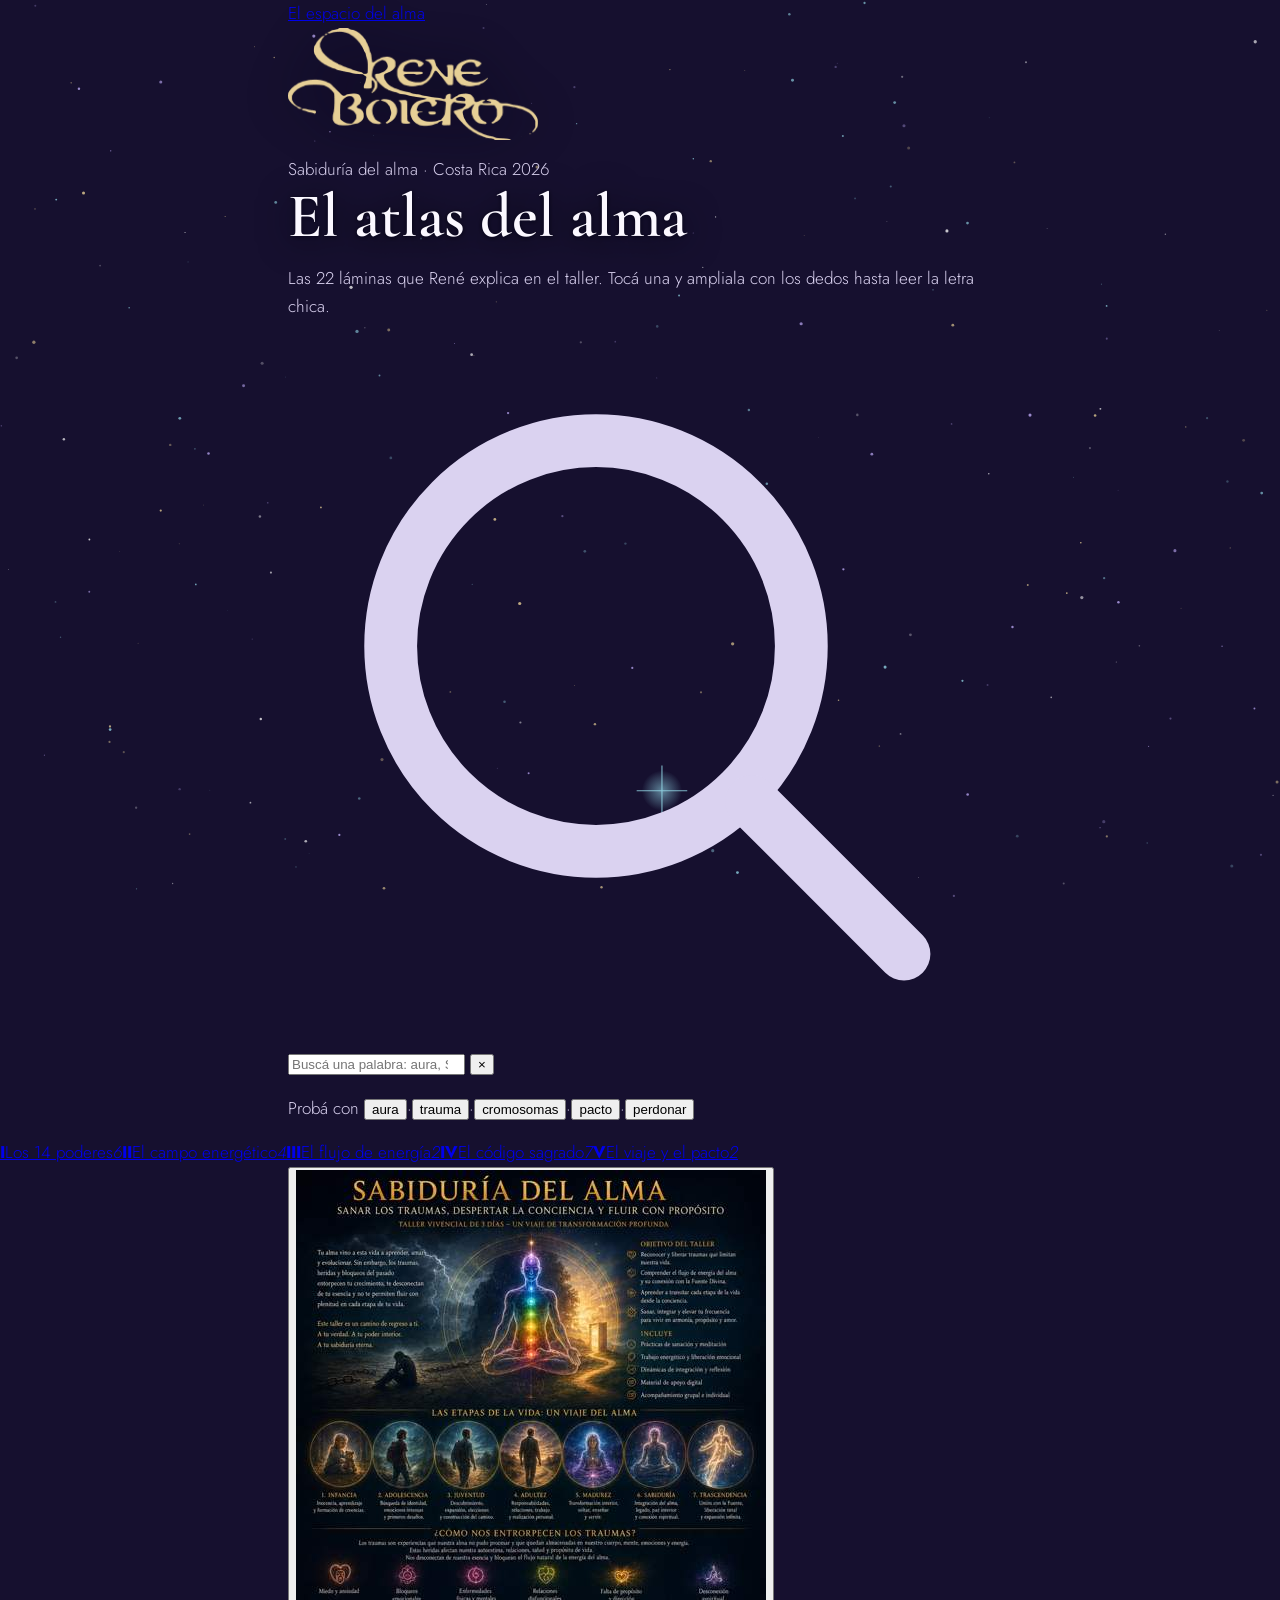
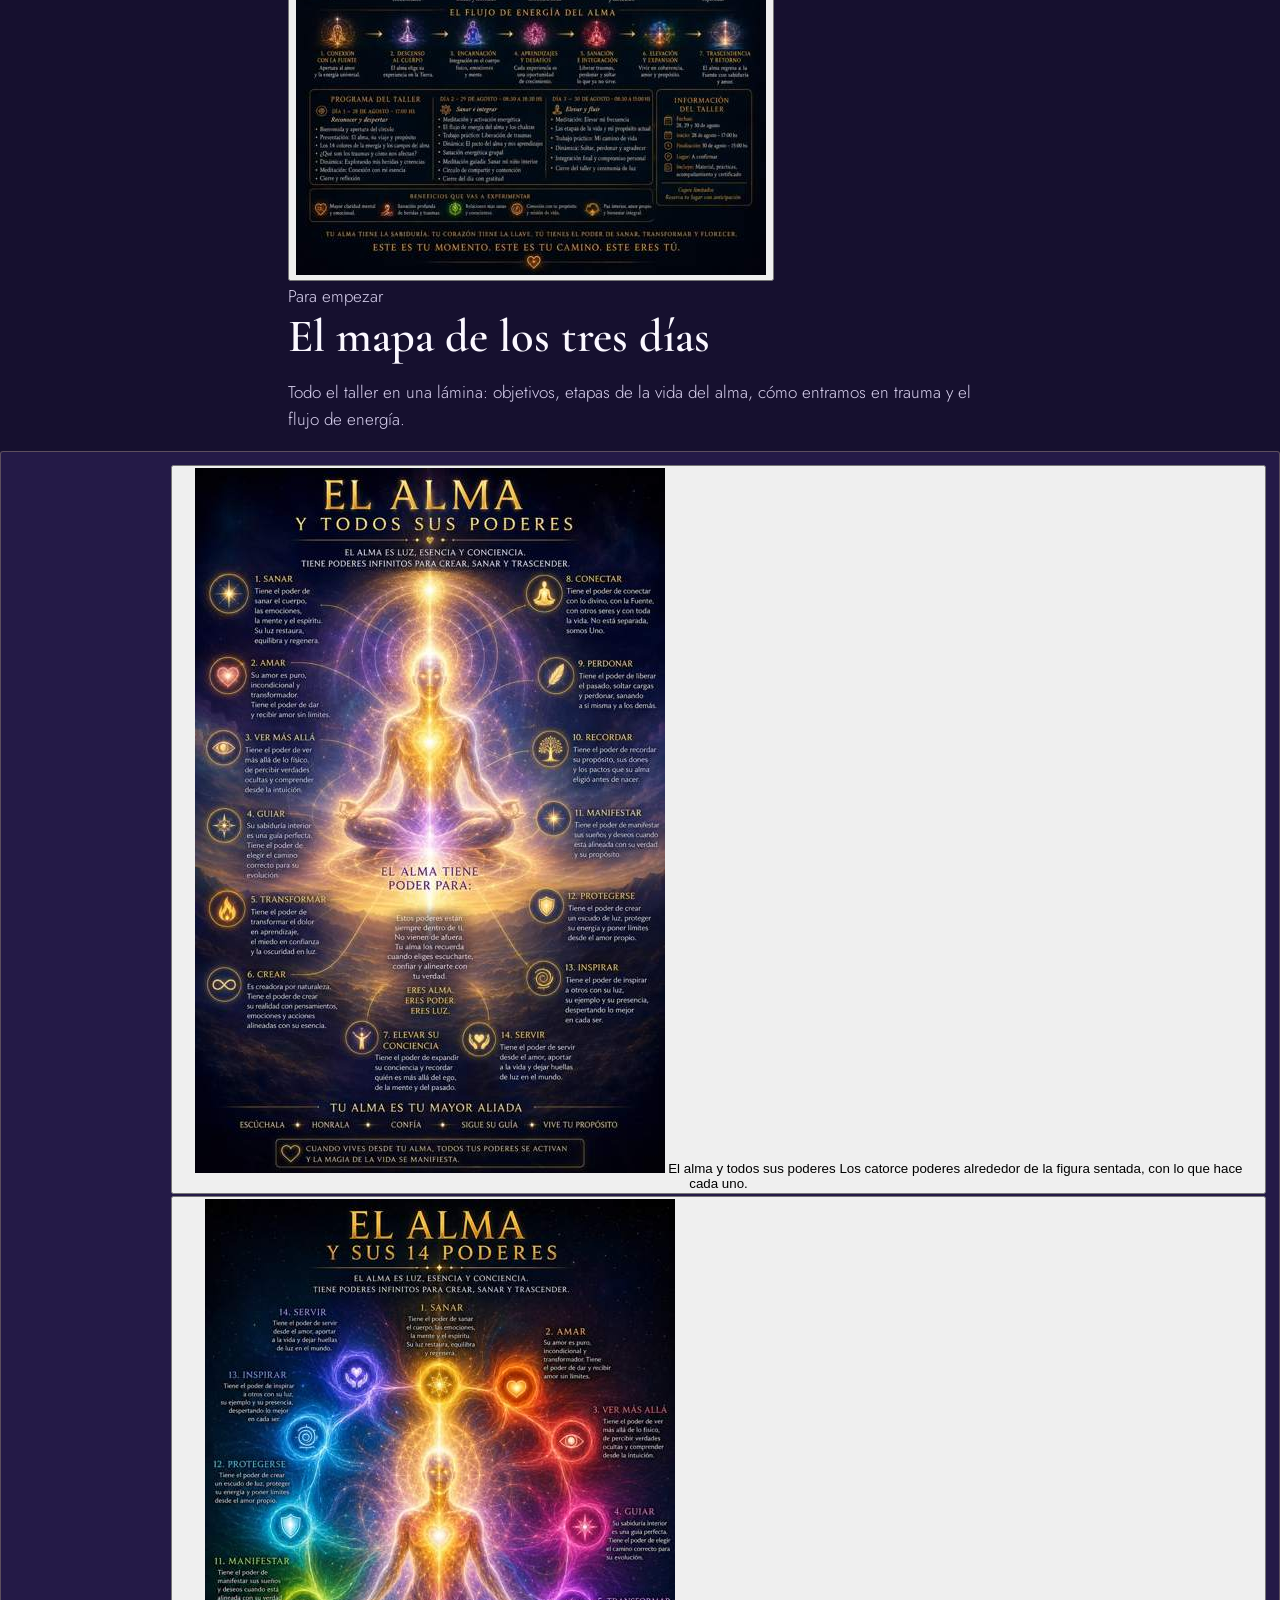
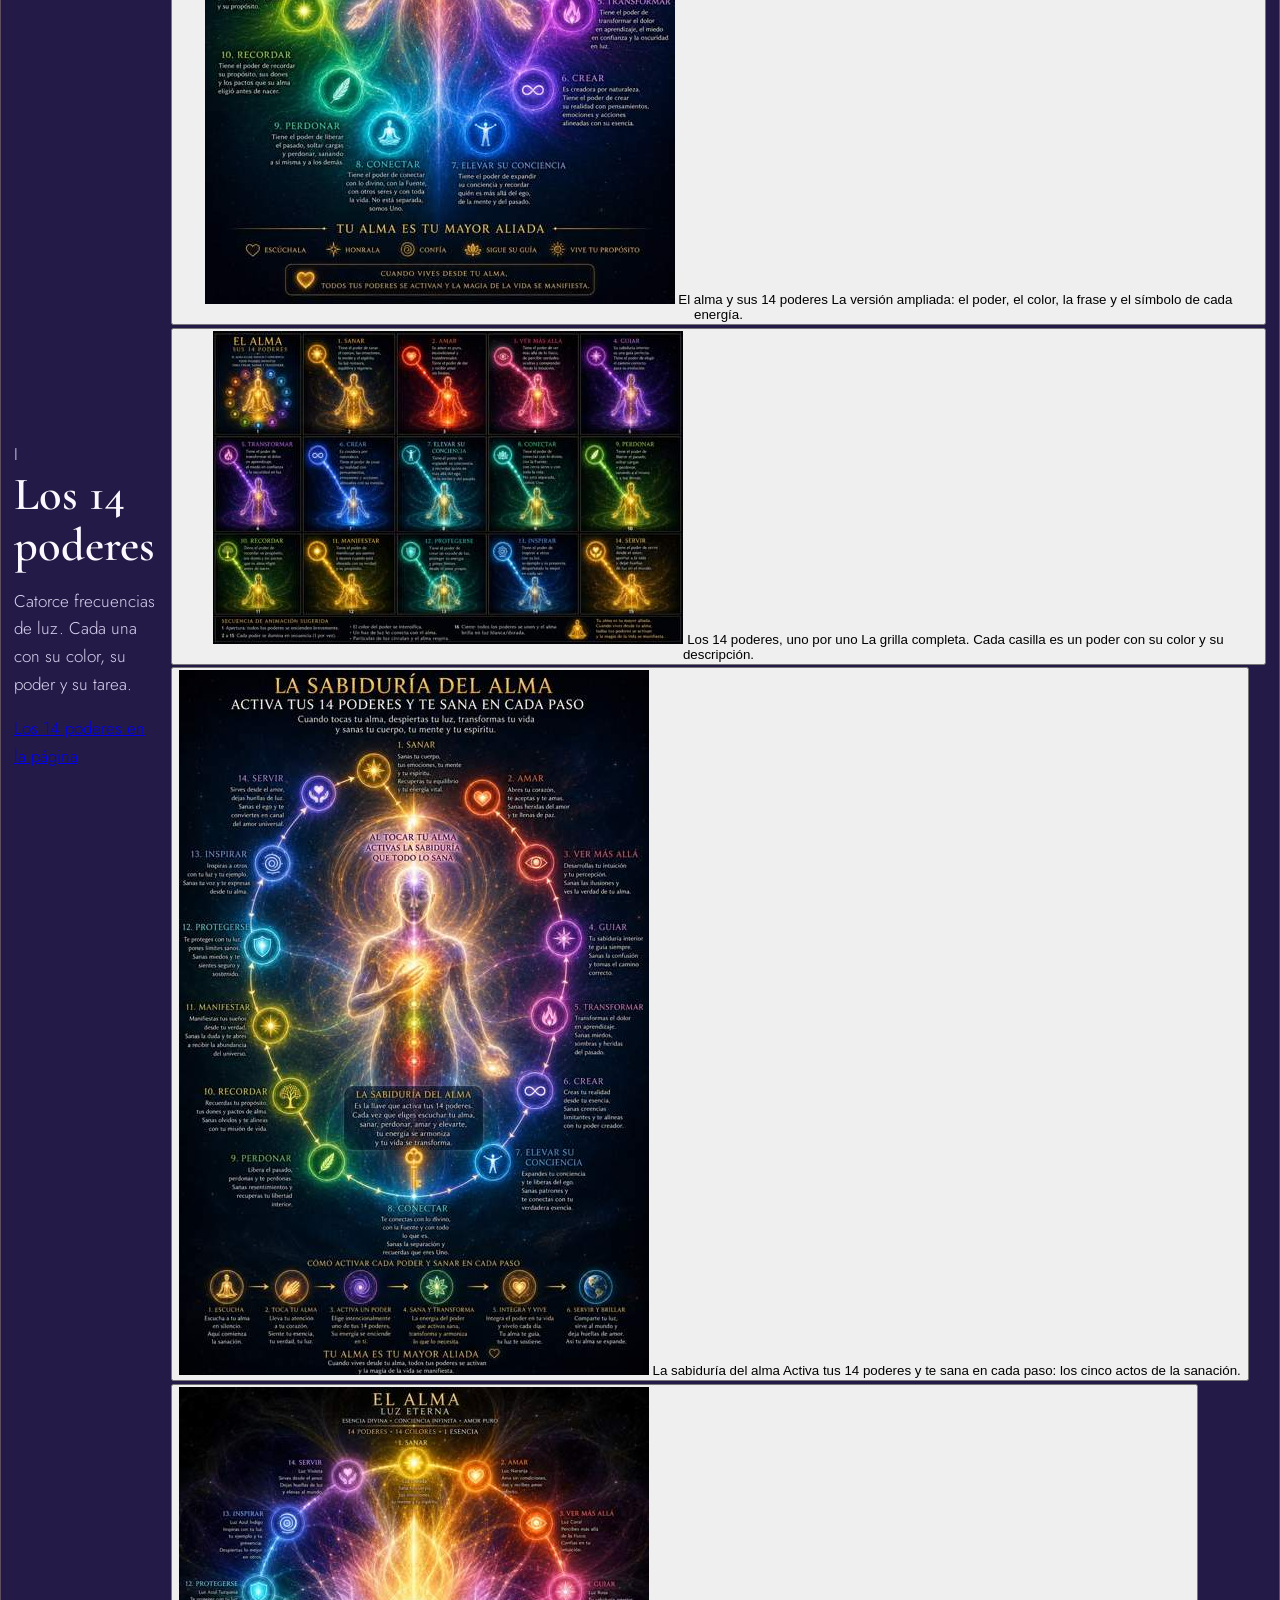
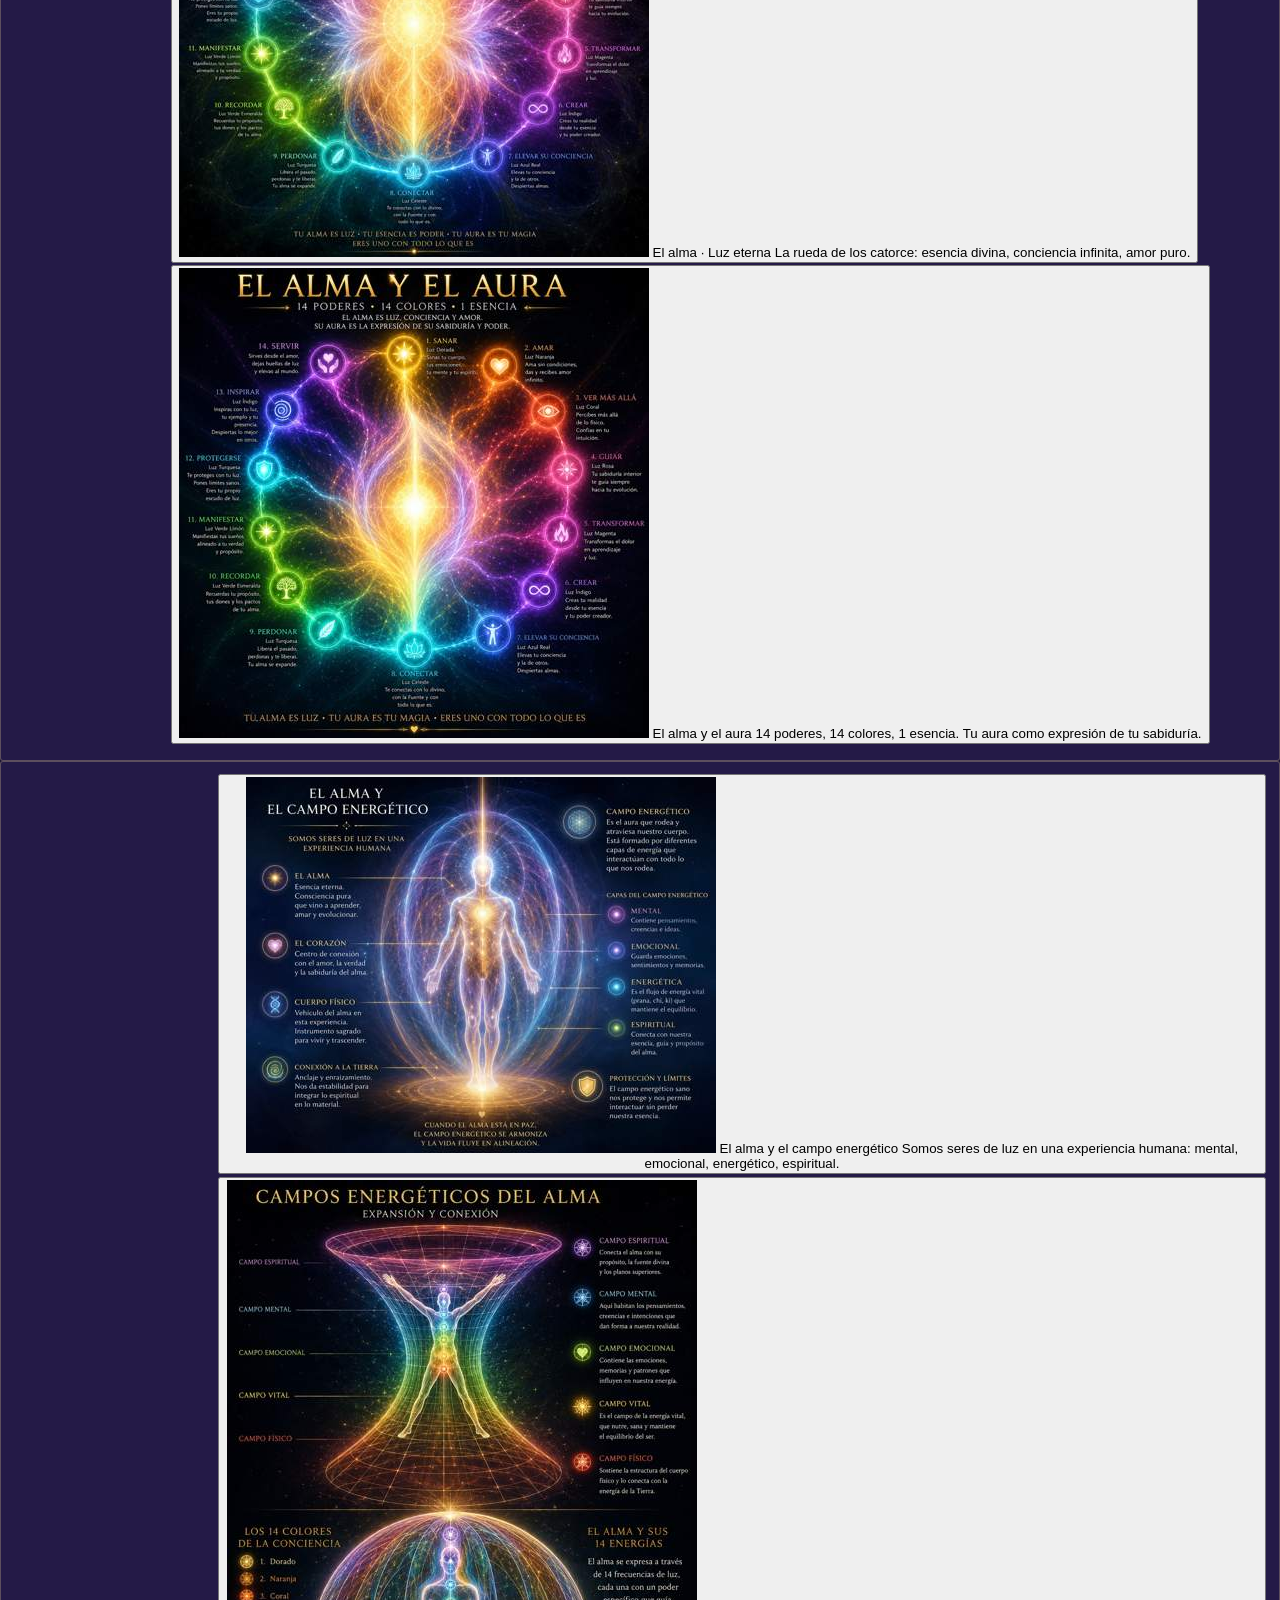
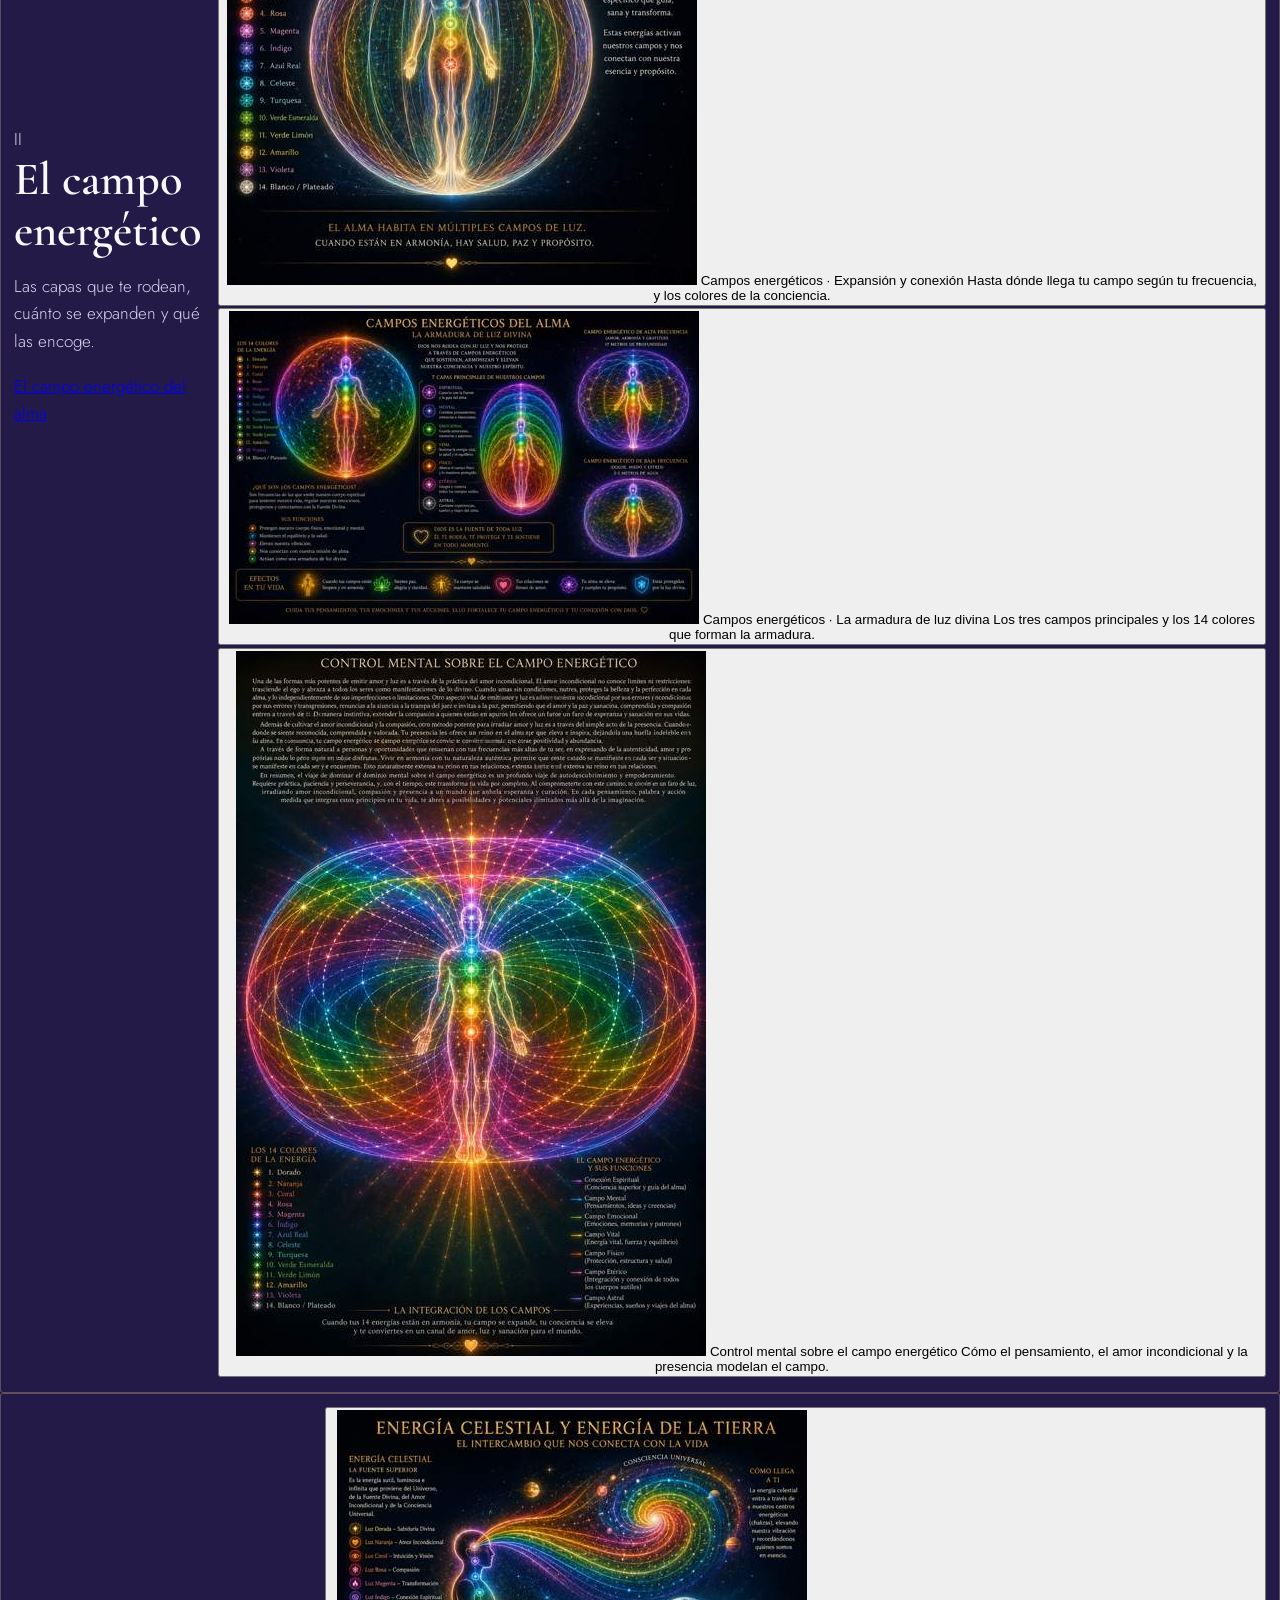
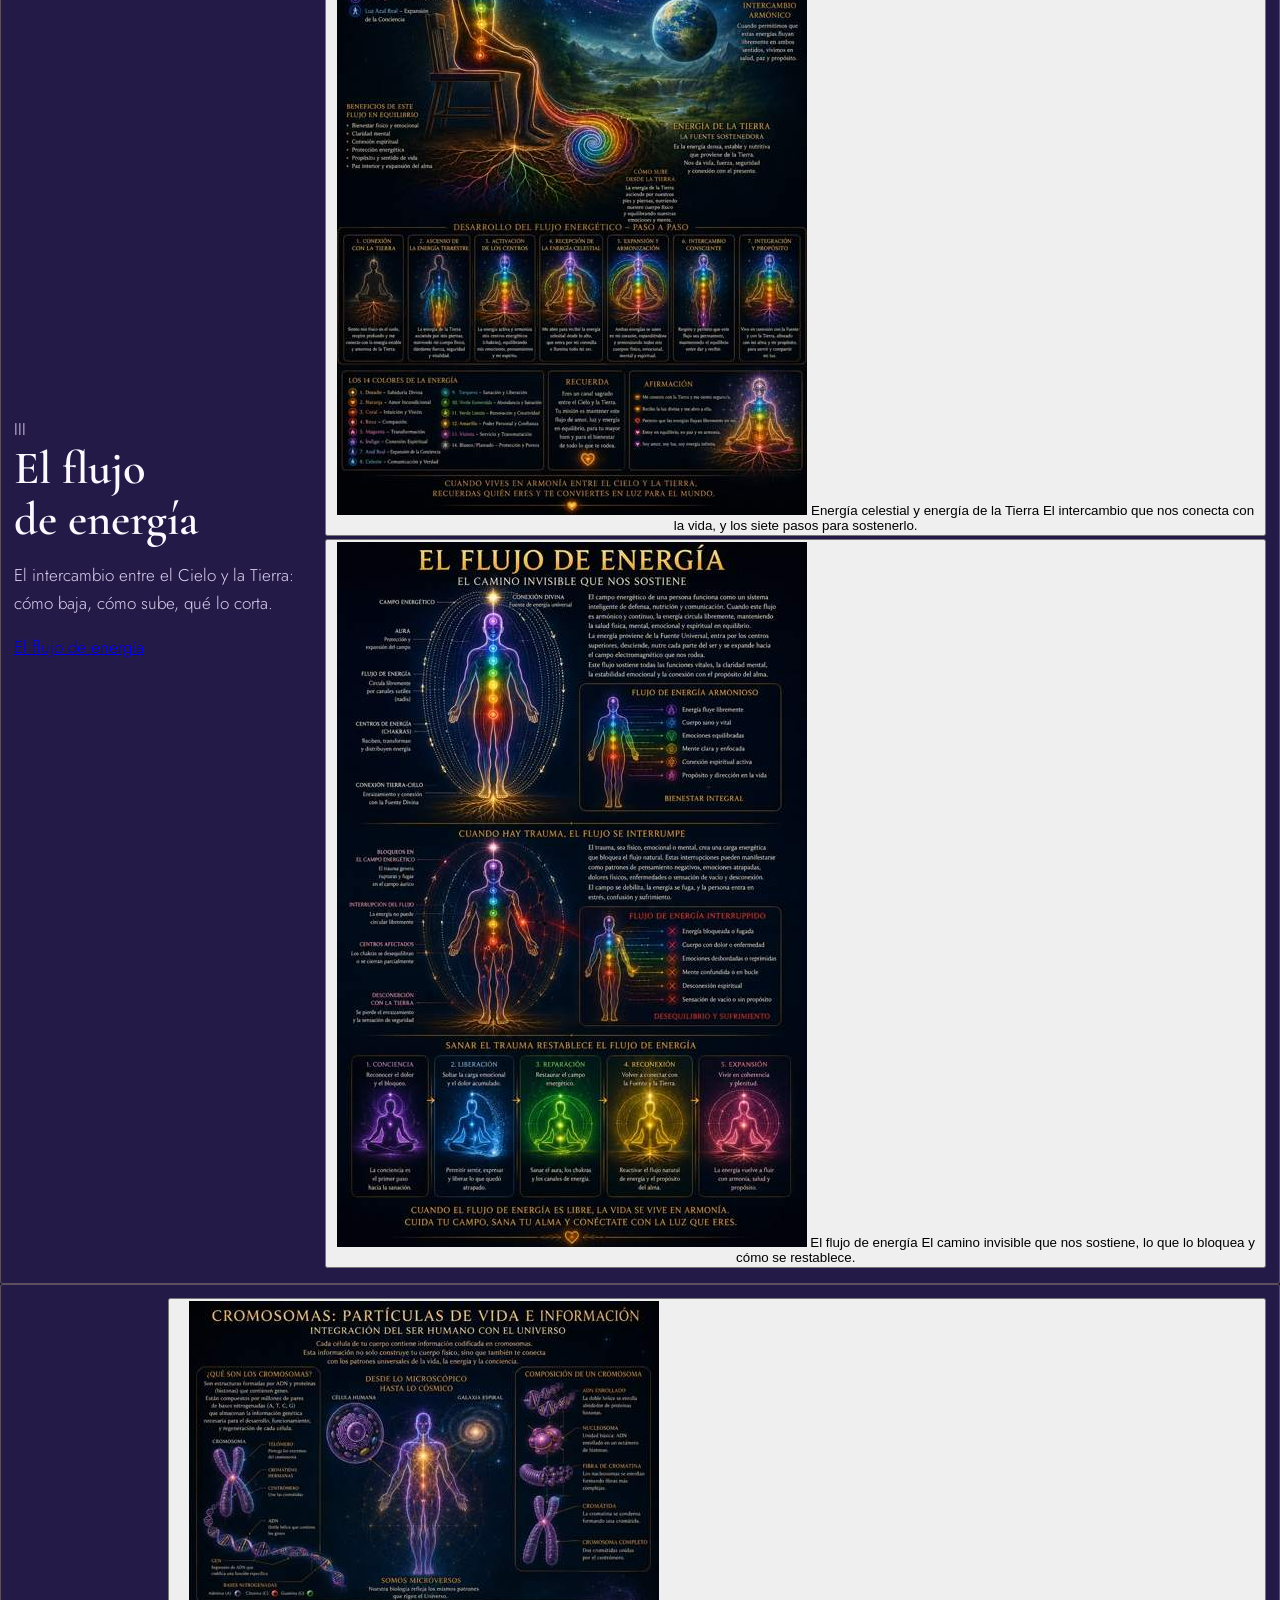
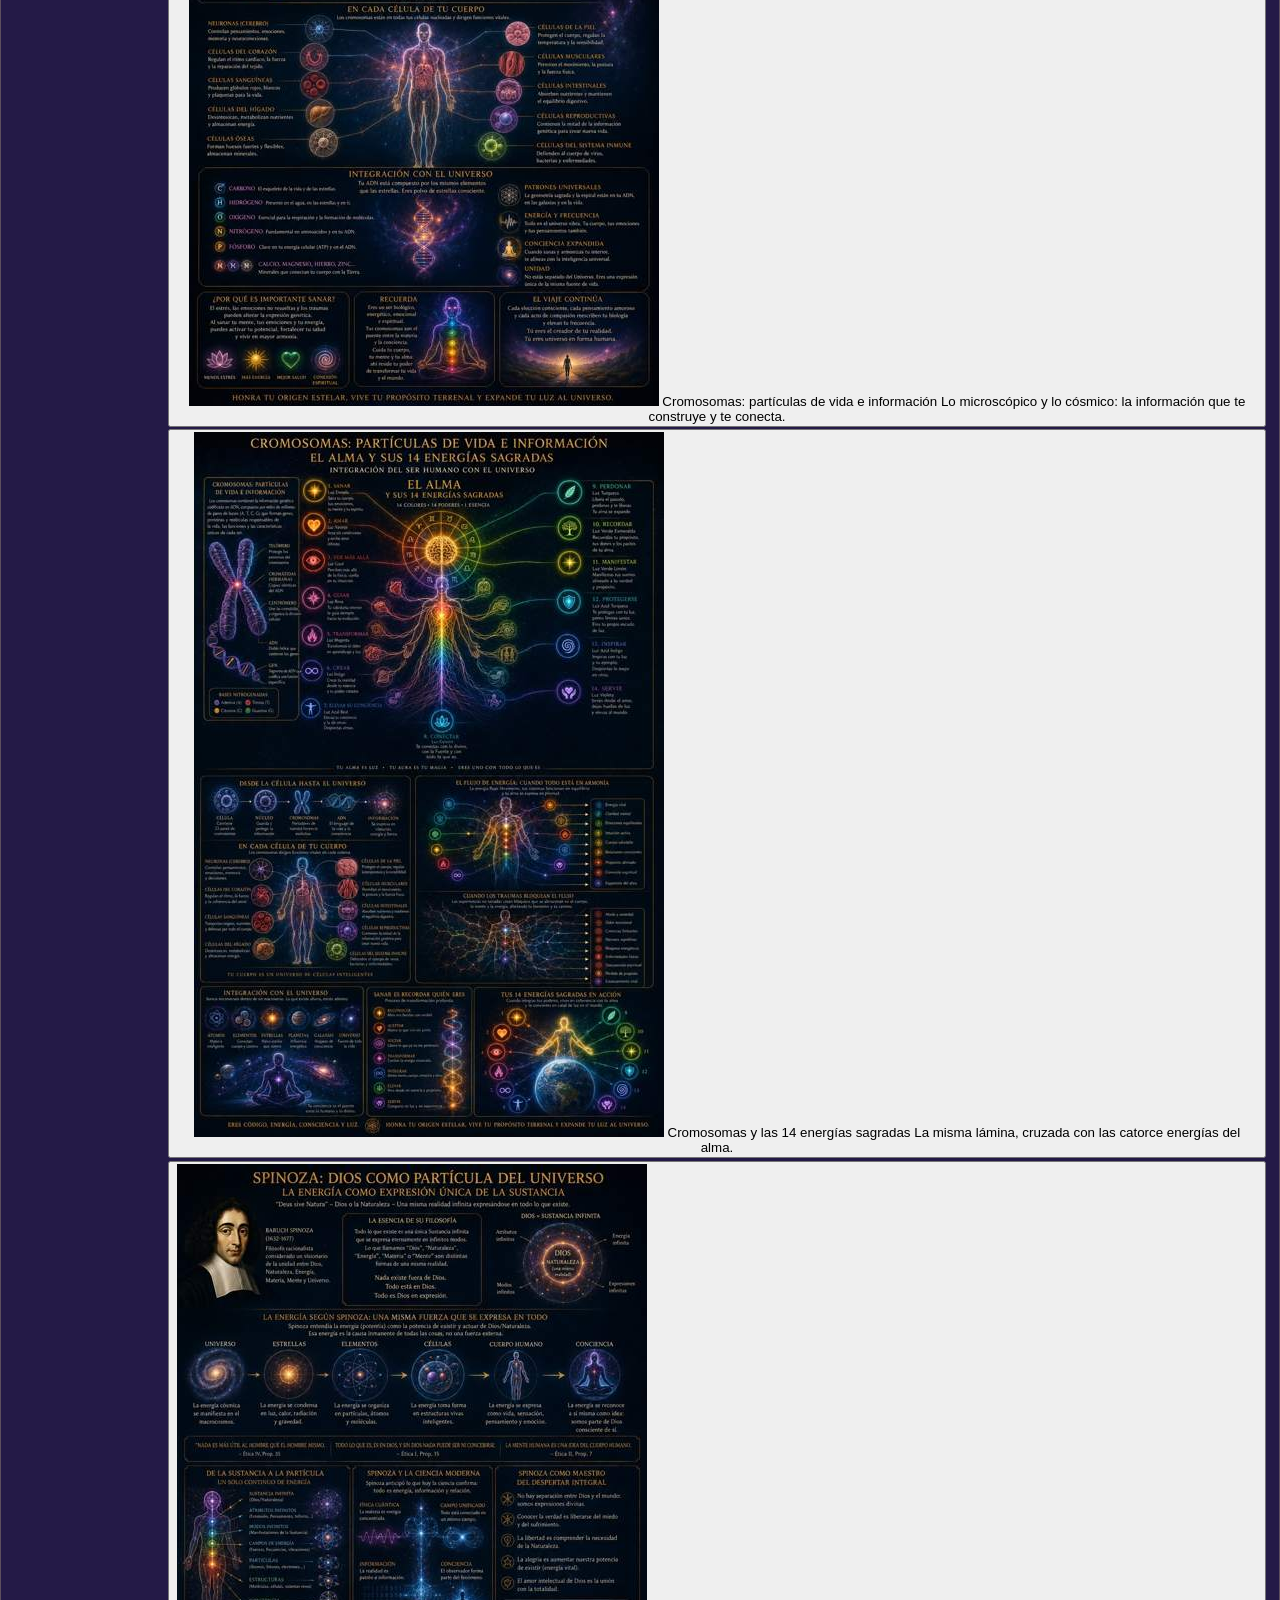
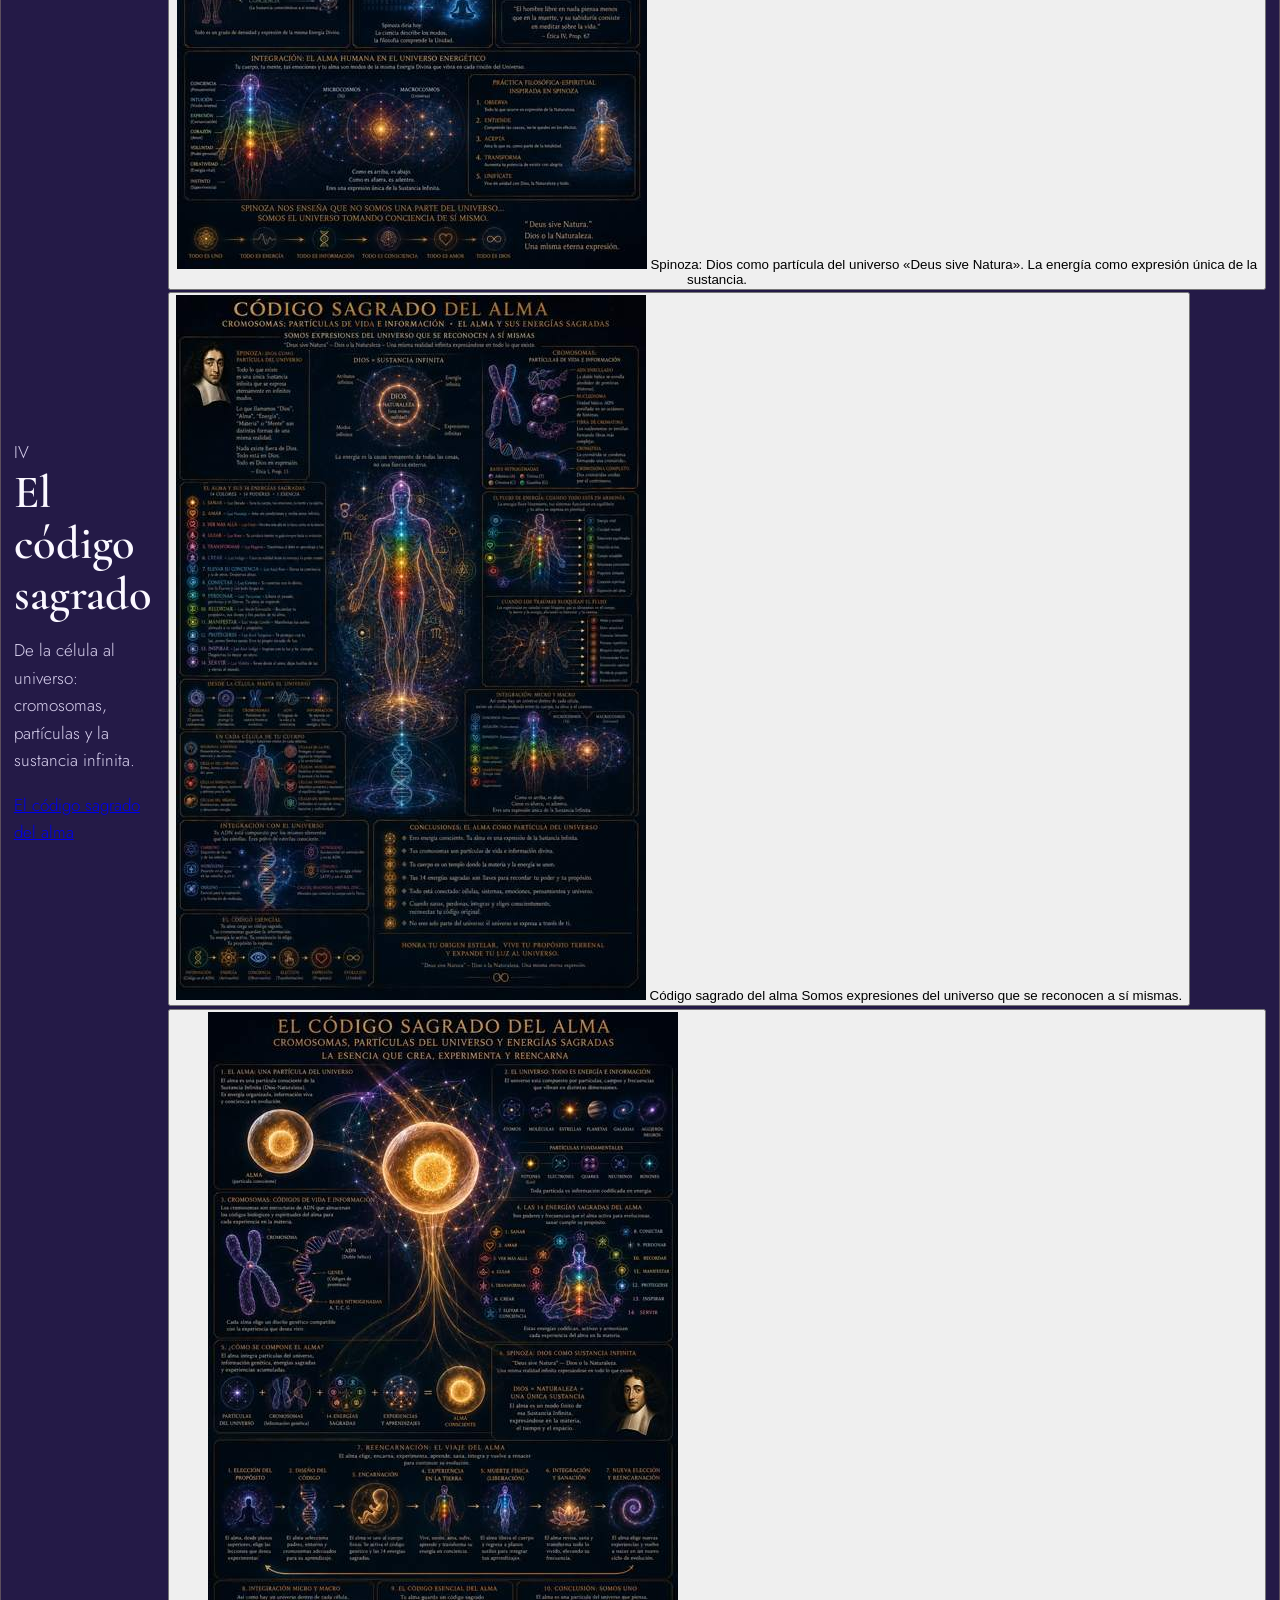
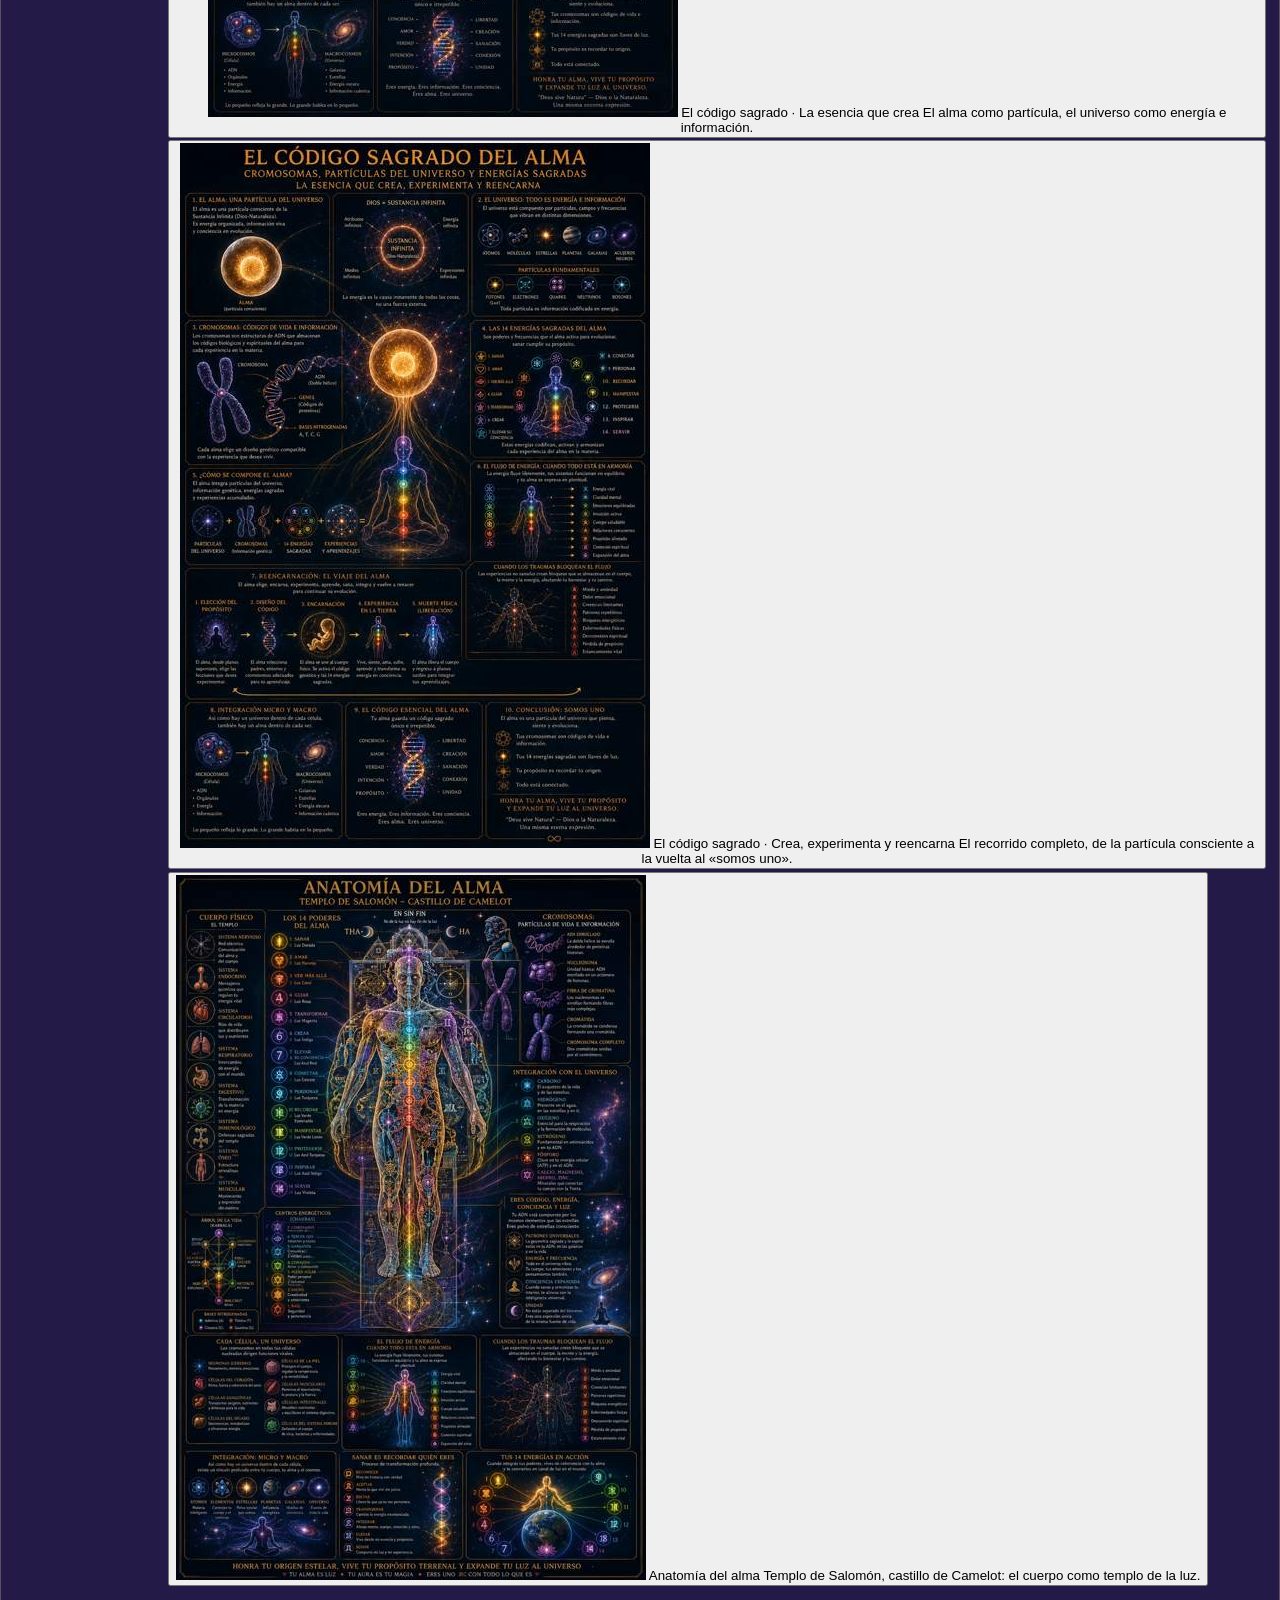
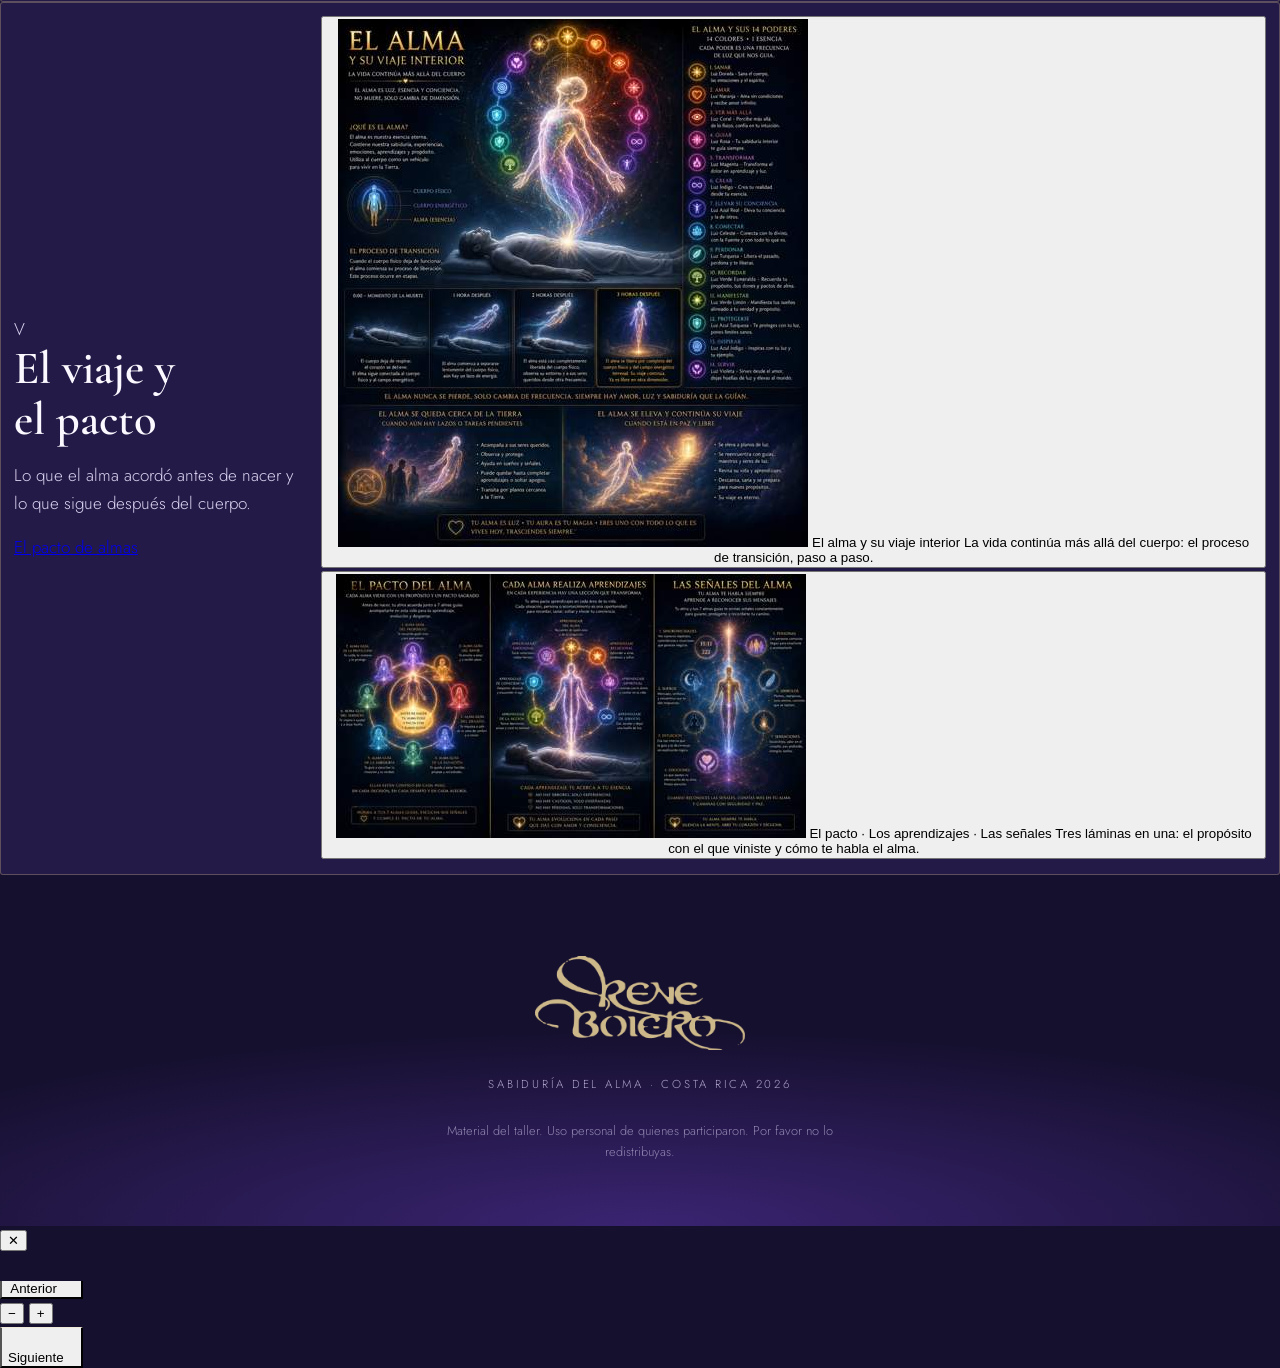
==== atlas.html @ a4c86a07 "upload" ====
<!doctype html>
<html lang="es">
<head>
<meta charset="utf-8">
<meta name="viewport" content="width=device-width,initial-scale=1">
<title>El atlas del alma · Sabiduría del alma</title>
<meta name="description" content="Las 22 láminas del taller de René Boiero, agrupadas en cinco constelaciones, con visor para ampliarlas con los dedos.">
<meta name="robots" content="noindex,nofollow">
<meta property="og:title" content="El atlas del alma · Sabiduría del alma">
<meta property="og:description" content="Las 22 láminas del taller de René Boiero, agrupadas en cinco constelaciones, con visor para ampliarlas con los dedos.">
<meta property="og:type" content="website">
<meta property="og:image" content="img/hero.jpg">
<link rel="icon" href="img/icono.png">
<link rel="apple-touch-icon" href="img/icono.png">
<link rel="preconnect" href="https://fonts.googleapis.com">
<link rel="preconnect" href="https://fonts.gstatic.com" crossorigin>
<link rel="stylesheet" href="https://fonts.googleapis.com/css2?family=Cormorant+Garamond:ital,wght@0,400;0,600;1,400&family=Jost:wght@200;300;400;500&display=swap">
<link rel="stylesheet" href="css/alma.css">
</head>
<body>

<canvas id="cielo" aria-hidden="true"></canvas>

<header>
  <div class="env"><a class="volver" href="index.html">El espacio del alma</a></div>
  <div class="env rubro">
    <img class="firma" src="img/logo.png" alt="René Boiero" width="196" height="88">
    <span class="ojo">Sabiduría del alma · Costa Rica 2026</span>
    <h1>El atlas del alma</h1>
    <p class="bajada">Las 22 láminas que René explica en el taller.
    Tocá una y ampliala con los dedos hasta leer la letra chica.</p>

    <div class="buscar">
      <svg class="lupa" viewBox="0 0 24 24" fill="none" stroke="currentColor"
           stroke-width="1.8" stroke-linecap="round"><circle cx="10.5" cy="10.5" r="7"/>
        <path d="M15.8 15.8 21 21"/></svg>
      <input id="q" type="search" autocomplete="off"
        placeholder="Buscá una palabra: aura, Spinoza, perdonar…"
        aria-label="Buscar en las láminas">
      <button class="borrar" id="borrar" aria-label="Borrar la búsqueda">×</button>
    </div>
    <p class="pistas">Probá con
      <button data-p="aura">aura</button>·<button data-p="trauma">trauma</button>·<button data-p="cromosomas">cromosomas</button>·<button data-p="pacto">pacto</button>·<button data-p="perdonar">perdonar</button>
    </p>
    <p class="cuenta" id="cuenta"></p>
  </div>
  <nav class="indice" id="indice" aria-label="Las cinco constelaciones"><a href="#cI" style="--c:#D9A441"><i></i><b>I</b><span>Los 14 poderes</span><em>6</em></a><a href="#cII" style="--c:#9B59D0"><i></i><b>II</b><span>El campo energético</span><em>4</em></a><a href="#cIII" style="--c:#2FA96B"><i></i><b>III</b><span>El flujo de energía</span><em>2</em></a><a href="#cIV" style="--c:#4F86E8"><i></i><b>IV</b><span>El código sagrado</span><em>7</em></a><a href="#cV" style="--c:#C4479B"><i></i><b>V</b><span>El viaje y el pacto</span><em>2</em></a></nav>
</header>

<main>
  <div class="mapa"><div class="env"><div class="mapaCaja">
    <button data-i="21" aria-label="Ampliar el programa">
      <img src="img/mini/00_programa.jpg" alt="El mapa de los tres días" loading="lazy">
    </button>
    <div class="mapaTxt">
      <span class="ojo">Para empezar</span>
      <h2>El mapa de los tres días</h2>
      <p>Todo el taller en una lámina: objetivos, etapas de la vida del alma, cómo entramos en trauma y el flujo de energía.</p>
    </div>
  </div></div></div>

  
    <section class="cons" id="cI" style="--c:#D9A441">
      <div class="env">
        <div class="consCab">
          <span class="rom">I</span>
          <div><h2>Los 14 poderes</h2><p class="consBaj">Catorce frecuencias de luz. Cada una con su color, su poder y su tarea.</p></div>
          <a class="consVid" href="index.html#poderes">Los 14 poderes en la página</a>
        </div>
      </div>
      <div class="rielCaja"><div class="riel">
        <button class="lam" data-i="0" data-buscar="el alma y todos sus poderes los catorce poderes alrededor de la figura sentada, con lo que hace cada uno. poderes catorce sanar amar guiar crear servir conectar frecuencias colores"
                style="--c:#D9A441">
          <span class="lamFoto"><img src="img/mini/02.jpg" alt="El alma y todos sus poderes" loading="lazy"></span>
          <span class="lamTit">El alma y todos sus poderes</span>
          <span class="lamSub">Los catorce poderes alrededor de la figura sentada, con lo que hace cada uno.</span>
        </button>
        <button class="lam" data-i="1" data-buscar="el alma y sus 14 poderes la versión ampliada: el poder, el color, la frase y el símbolo de cada energía. poderes catorce colores simbolos luz esencia conciencia"
                style="--c:#D9A441">
          <span class="lamFoto"><img src="img/mini/03.jpg" alt="El alma y sus 14 poderes" loading="lazy"></span>
          <span class="lamTit">El alma y sus 14 poderes</span>
          <span class="lamSub">La versión ampliada: el poder, el color, la frase y el símbolo de cada energía.</span>
        </button>
        <button class="lam" data-i="2" data-buscar="los 14 poderes, uno por uno la grilla completa. cada casilla es un poder con su color y su descripción. grilla catorce poderes fichas colores sanar amar ver mas alla guiar transformar"
                style="--c:#D9A441">
          <span class="lamFoto"><img src="img/mini/04.jpg" alt="Los 14 poderes, uno por uno" loading="lazy"></span>
          <span class="lamTit">Los 14 poderes, uno por uno</span>
          <span class="lamSub">La grilla completa. Cada casilla es un poder con su color y su descripción.</span>
        </button>
        <button class="lam" data-i="3" data-buscar="la sabiduría del alma activa tus 14 poderes y te sana en cada paso: los cinco actos de la sanación. sabiduria activar sanacion pasos despertar transformar cuerpo mente espiritu"
                style="--c:#D9A441">
          <span class="lamFoto"><img src="img/mini/05.jpg" alt="La sabiduría del alma" loading="lazy"></span>
          <span class="lamTit">La sabiduría del alma</span>
          <span class="lamSub">Activa tus 14 poderes y te sana en cada paso: los cinco actos de la sanación.</span>
        </button>
        <button class="lam" data-i="4" data-buscar="el alma · luz eterna la rueda de los catorce: esencia divina, conciencia infinita, amor puro. rueda luz eterna esencia divina conciencia infinita amor puro mandala"
                style="--c:#D9A441">
          <span class="lamFoto"><img src="img/mini/06.jpg" alt="El alma · Luz eterna" loading="lazy"></span>
          <span class="lamTit">El alma · Luz eterna</span>
          <span class="lamSub">La rueda de los catorce: esencia divina, conciencia infinita, amor puro.</span>
        </button>
        <button class="lam" data-i="5" data-buscar="el alma y el aura 14 poderes, 14 colores, 1 esencia. tu aura como expresión de tu sabiduría. aura rueda colores esencia sabiduria poder expresion"
                style="--c:#D9A441">
          <span class="lamFoto"><img src="img/mini/07.jpg" alt="El alma y el aura" loading="lazy"></span>
          <span class="lamTit">El alma y el aura</span>
          <span class="lamSub">14 poderes, 14 colores, 1 esencia. Tu aura como expresión de tu sabiduría.</span>
        </button></div></div>
    </section>
    <section class="cons" id="cII" style="--c:#9B59D0">
      <div class="env">
        <div class="consCab">
          <span class="rom">II</span>
          <div><h2>El campo energético</h2><p class="consBaj">Las capas que te rodean, cuánto se expanden y qué las encoge.</p></div>
          <a class="consVid" href="index.html#campo">El campo energético del alma</a>
        </div>
      </div>
      <div class="rielCaja"><div class="riel">
        <button class="lam" data-i="6" data-buscar="el alma y el campo energético somos seres de luz en una experiencia humana: mental, emocional, energético, espiritual. campo energetico capas mental emocional espiritual corazon cuerpo fisico armonia"
                style="--c:#9B59D0">
          <span class="lamFoto"><img src="img/mini/01.jpg" alt="El alma y el campo energético" loading="lazy"></span>
          <span class="lamTit">El alma y el campo energético</span>
          <span class="lamSub">Somos seres de luz en una experiencia humana: mental, emocional, energético, espiritual.</span>
        </button>
        <button class="lam" data-i="7" data-buscar="campos energéticos · expansión y conexión hasta dónde llega tu campo según tu frecuencia, y los colores de la conciencia. expansion conexion frecuencia profundidad metros colores conciencia campos"
                style="--c:#9B59D0">
          <span class="lamFoto"><img src="img/mini/10.jpg" alt="Campos energéticos · Expansión y conexión" loading="lazy"></span>
          <span class="lamTit">Campos energéticos · Expansión y conexión</span>
          <span class="lamSub">Hasta dónde llega tu campo según tu frecuencia, y los colores de la conciencia.</span>
        </button>
        <button class="lam" data-i="8" data-buscar="campos energéticos · la armadura de luz divina los tres campos principales y los 14 colores que forman la armadura. armadura luz divina campos principales colores proteccion escudo"
                style="--c:#9B59D0">
          <span class="lamFoto"><img src="img/mini/12.jpg" alt="Campos energéticos · La armadura de luz divina" loading="lazy"></span>
          <span class="lamTit">Campos energéticos · La armadura de luz divina</span>
          <span class="lamSub">Los tres campos principales y los 14 colores que forman la armadura.</span>
        </button>
        <button class="lam" data-i="9" data-buscar="control mental sobre el campo energético cómo el pensamiento, el amor incondicional y la presencia modelan el campo. control mental pensamiento amor incondicional compasion presencia penetracion campos"
                style="--c:#9B59D0">
          <span class="lamFoto"><img src="img/mini/11.jpg" alt="Control mental sobre el campo energético" loading="lazy"></span>
          <span class="lamTit">Control mental sobre el campo energético</span>
          <span class="lamSub">Cómo el pensamiento, el amor incondicional y la presencia modelan el campo.</span>
        </button></div></div>
    </section>
    <section class="cons" id="cIII" style="--c:#2FA96B">
      <div class="env">
        <div class="consCab">
          <span class="rom">III</span>
          <div><h2>El flujo de energía</h2><p class="consBaj">El intercambio entre el Cielo y la Tierra: cómo baja, cómo sube, qué lo corta.</p></div>
          <a class="consVid" href="index.html#flujo">El flujo de energía</a>
        </div>
      </div>
      <div class="rielCaja"><div class="riel">
        <button class="lam" data-i="10" data-buscar="energía celestial y energía de la tierra el intercambio que nos conecta con la vida, y los siete pasos para sostenerlo. celestial tierra intercambio cielo fuente superior siete pasos practica"
                style="--c:#2FA96B">
          <span class="lamFoto"><img src="img/mini/13.jpg" alt="Energía celestial y energía de la Tierra" loading="lazy"></span>
          <span class="lamTit">Energía celestial y energía de la Tierra</span>
          <span class="lamSub">El intercambio que nos conecta con la vida, y los siete pasos para sostenerlo.</span>
        </button>
        <button class="lam" data-i="11" data-buscar="el flujo de energía el camino invisible que nos sostiene, lo que lo bloquea y cómo se restablece. flujo camino invisible bloqueo trauma restablecer sanar chakras circulacion"
                style="--c:#2FA96B">
          <span class="lamFoto"><img src="img/mini/14.jpg" alt="El flujo de energía" loading="lazy"></span>
          <span class="lamTit">El flujo de energía</span>
          <span class="lamSub">El camino invisible que nos sostiene, lo que lo bloquea y cómo se restablece.</span>
        </button></div></div>
    </section>
    <section class="cons" id="cIV" style="--c:#4F86E8">
      <div class="env">
        <div class="consCab">
          <span class="rom">IV</span>
          <div><h2>El código sagrado</h2><p class="consBaj">De la célula al universo: cromosomas, partículas y la sustancia infinita.</p></div>
          <a class="consVid" href="index.html#codigo">El código sagrado del alma</a>
        </div>
      </div>
      <div class="rielCaja"><div class="riel">
        <button class="lam" data-i="12" data-buscar="cromosomas: partículas de vida e información lo microscópico y lo cósmico: la información que te construye y te conecta. cromosomas adn celula microscopico informacion genetica universo integracion"
                style="--c:#4F86E8">
          <span class="lamFoto"><img src="img/mini/16.jpg" alt="Cromosomas: partículas de vida e información" loading="lazy"></span>
          <span class="lamTit">Cromosomas: partículas de vida e información</span>
          <span class="lamSub">Lo microscópico y lo cósmico: la información que te construye y te conecta.</span>
        </button>
        <button class="lam" data-i="13" data-buscar="cromosomas y las 14 energías sagradas la misma lámina, cruzada con las catorce energías del alma. cromosomas energias sagradas catorce adn helice colores"
                style="--c:#4F86E8">
          <span class="lamFoto"><img src="img/mini/17.jpg" alt="Cromosomas y las 14 energías sagradas" loading="lazy"></span>
          <span class="lamTit">Cromosomas y las 14 energías sagradas</span>
          <span class="lamSub">La misma lámina, cruzada con las catorce energías del alma.</span>
        </button>
        <button class="lam" data-i="14" data-buscar="spinoza: dios como partícula del universo «deus sive natura». la energía como expresión única de la sustancia. spinoza dios naturaleza sustancia infinita filosofia particula deus sive natura"
                style="--c:#4F86E8">
          <span class="lamFoto"><img src="img/mini/19.jpg" alt="Spinoza: Dios como partícula del universo" loading="lazy"></span>
          <span class="lamTit">Spinoza: Dios como partícula del universo</span>
          <span class="lamSub">«Deus sive Natura». La energía como expresión única de la sustancia.</span>
        </button>
        <button class="lam" data-i="15" data-buscar="código sagrado del alma somos expresiones del universo que se reconocen a sí mismas. codigo sagrado expresiones universo reconocerse spinoza cromosomas"
                style="--c:#4F86E8">
          <span class="lamFoto"><img src="img/mini/20.jpg" alt="Código sagrado del alma" loading="lazy"></span>
          <span class="lamTit">Código sagrado del alma</span>
          <span class="lamSub">Somos expresiones del universo que se reconocen a sí mismas.</span>
        </button>
        <button class="lam" data-i="16" data-buscar="el código sagrado · la esencia que crea el alma como partícula, el universo como energía e información. codigo sagrado particula energia informacion crear experimentar reencarnar"
                style="--c:#4F86E8">
          <span class="lamFoto"><img src="img/mini/21.jpg" alt="El código sagrado · La esencia que crea" loading="lazy"></span>
          <span class="lamTit">El código sagrado · La esencia que crea</span>
          <span class="lamSub">El alma como partícula, el universo como energía e información.</span>
        </button>
        <button class="lam" data-i="17" data-buscar="el código sagrado · crea, experimenta y reencarna el recorrido completo, de la partícula consciente a la vuelta al «somos uno». reencarnacion ciclo crear experimentar somos uno partícula consciente"
                style="--c:#4F86E8">
          <span class="lamFoto"><img src="img/mini/22.jpg" alt="El código sagrado · Crea, experimenta y reencarna" loading="lazy"></span>
          <span class="lamTit">El código sagrado · Crea, experimenta y reencarna</span>
          <span class="lamSub">El recorrido completo, de la partícula consciente a la vuelta al «somos uno».</span>
        </button>
        <button class="lam" data-i="18" data-buscar="anatomía del alma templo de salomón, castillo de camelot: el cuerpo como templo de la luz. anatomia templo salomon camelot cuerpo fisico sistema nervioso adn poderes"
                style="--c:#4F86E8">
          <span class="lamFoto"><img src="img/mini/18.jpg" alt="Anatomía del alma" loading="lazy"></span>
          <span class="lamTit">Anatomía del alma</span>
          <span class="lamSub">Templo de Salomón, castillo de Camelot: el cuerpo como templo de la luz.</span>
        </button></div></div>
    </section>
    <section class="cons" id="cV" style="--c:#C4479B">
      <div class="env">
        <div class="consCab">
          <span class="rom">V</span>
          <div><h2>El viaje y el pacto</h2><p class="consBaj">Lo que el alma acordó antes de nacer y lo que sigue después del cuerpo.</p></div>
          <a class="consVid" href="index.html#alma">El pacto de almas</a>
        </div>
      </div>
      <div class="rielCaja"><div class="riel">
        <button class="lam" data-i="19" data-buscar="el alma y su viaje interior la vida continúa más allá del cuerpo: el proceso de transición, paso a paso. viaje interior transicion muerte luz tunel continuidad mas alla del cuerpo"
                style="--c:#C4479B">
          <span class="lamFoto"><img src="img/mini/08.jpg" alt="El alma y su viaje interior" loading="lazy"></span>
          <span class="lamTit">El alma y su viaje interior</span>
          <span class="lamSub">La vida continúa más allá del cuerpo: el proceso de transición, paso a paso.</span>
        </button>
        <button class="lam" data-i="20" data-buscar="el pacto · los aprendizajes · las señales tres láminas en una: el propósito con el que viniste y cómo te habla el alma. pacto proposito aprendizajes lecciones señales mensajes intuicion sincronias"
                style="--c:#C4479B">
          <span class="lamFoto"><img src="img/mini/09.jpg" alt="El pacto · Los aprendizajes · Las señales" loading="lazy"></span>
          <span class="lamTit">El pacto · Los aprendizajes · Las señales</span>
          <span class="lamSub">Tres láminas en una: el propósito con el que viniste y cómo te habla el alma.</span>
        </button></div></div>
    </section>
</main>

<footer>
  <div class="env">
    <img class="rubrica" src="img/logo.png" alt="René Boiero" loading="lazy">
    <p class="creditos">Sabiduría del alma · Costa Rica 2026</p>
    <p class="reserva">Material del taller. Uso personal de quienes participaron.
    Por favor no lo redistribuyas.</p>
  </div>
</footer>

<div class="visor" id="visor" role="dialog" aria-modal="true" aria-label="Lámina ampliada">
  <div class="visorCab">
    <div class="visorTit"><b id="vTit"></b><i id="vNum"></i></div>
    <button class="visorBtn" id="vCerrar" aria-label="Cerrar">✕</button>
  </div>
  <div class="lienzo" id="lienzo">
    <img id="vImg" alt="">
    <div class="pista" id="pista"></div>
  </div>
  <div class="visorPie">
    <button class="paso" id="vAnt">Anterior</button>
    <div class="zoomBar">
      <button class="visorBtn" id="vMenos" aria-label="Alejar">−</button>
      <button class="visorBtn" id="vMas" aria-label="Acercar">+</button>
    </div>
    <button class="paso" id="vSig">Siguiente</button>
  </div>
</div>

<script>
window.FICHAS = [{"t": "El alma y todos sus poderes", "s": "Los catorce poderes alrededor de la figura sentada, con lo que hace cada uno.", "g": "I"}, {"t": "El alma y sus 14 poderes", "s": "La versión ampliada: el poder, el color, la frase y el símbolo de cada energía.", "g": "I"}, {"t": "Los 14 poderes, uno por uno", "s": "La grilla completa. Cada casilla es un poder con su color y su descripción.", "g": "I"}, {"t": "La sabiduría del alma", "s": "Activa tus 14 poderes y te sana en cada paso: los cinco actos de la sanación.", "g": "I"}, {"t": "El alma · Luz eterna", "s": "La rueda de los catorce: esencia divina, conciencia infinita, amor puro.", "g": "I"}, {"t": "El alma y el aura", "s": "14 poderes, 14 colores, 1 esencia. Tu aura como expresión de tu sabiduría.", "g": "I"}, {"t": "El alma y el campo energético", "s": "Somos seres de luz en una experiencia humana: mental, emocional, energético, espiritual.", "g": "II"}, {"t": "Campos energéticos · Expansión y conexión", "s": "Hasta dónde llega tu campo según tu frecuencia, y los colores de la conciencia.", "g": "II"}, {"t": "Campos energéticos · La armadura de luz divina", "s": "Los tres campos principales y los 14 colores que forman la armadura.", "g": "II"}, {"t": "Control mental sobre el campo energético", "s": "Cómo el pensamiento, el amor incondicional y la presencia modelan el campo.", "g": "II"}, {"t": "Energía celestial y energía de la Tierra", "s": "El intercambio que nos conecta con la vida, y los siete pasos para sostenerlo.", "g": "III"}, {"t": "El flujo de energía", "s": "El camino invisible que nos sostiene, lo que lo bloquea y cómo se restablece.", "g": "III"}, {"t": "Cromosomas: partículas de vida e información", "s": "Lo microscópico y lo cósmico: la información que te construye y te conecta.", "g": "IV"}, {"t": "Cromosomas y las 14 energías sagradas", "s": "La misma lámina, cruzada con las catorce energías del alma.", "g": "IV"}, {"t": "Spinoza: Dios como partícula del universo", "s": "«Deus sive Natura». La energía como expresión única de la sustancia.", "g": "IV"}, {"t": "Código sagrado del alma", "s": "Somos expresiones del universo que se reconocen a sí mismas.", "g": "IV"}, {"t": "El código sagrado · La esencia que crea", "s": "El alma como partícula, el universo como energía e información.", "g": "IV"}, {"t": "El código sagrado · Crea, experimenta y reencarna", "s": "El recorrido completo, de la partícula consciente a la vuelta al «somos uno».", "g": "IV"}, {"t": "Anatomía del alma", "s": "Templo de Salomón, castillo de Camelot: el cuerpo como templo de la luz.", "g": "IV"}, {"t": "El alma y su viaje interior", "s": "La vida continúa más allá del cuerpo: el proceso de transición, paso a paso.", "g": "V"}, {"t": "El pacto · Los aprendizajes · Las señales", "s": "Tres láminas en una: el propósito con el que viniste y cómo te habla el alma.", "g": "V"}, {"t": "El mapa de los tres días", "s": "Todo el taller en una lámina: objetivos, etapas de la vida del alma, cómo entramos en trauma y el flujo de energía.", "g": "·"}];
window.PLENA = ["img/lam/02.jpg", "img/lam/03.jpg", "img/lam/04.jpg", "img/lam/05.jpg", "img/lam/06.jpg", "img/lam/07.jpg", "img/lam/01.jpg", "img/lam/10.jpg", "img/lam/12.jpg", "img/lam/11.jpg", "img/lam/13.jpg", "img/lam/14.jpg", "img/lam/16.jpg", "img/lam/17.jpg", "img/lam/19.jpg", "img/lam/20.jpg", "img/lam/21.jpg", "img/lam/22.jpg", "img/lam/18.jpg", "img/lam/08.jpg", "img/lam/09.jpg", "img/lam/00_programa.jpg"];
</script>
<script src="js/visor.js"></script>

<script src="js/alma.js"></script>
</body>
</html>
---- css/alma.css ----
:root {
  --noche:#16102F; --velo:#241A47; --bruma:#3A2472; --linea:rgba(240,216,154,.28);
  --oro:#D9B24A; --ambar:#F4E0AC; --luz:#FBF8FF; --texto:#DAD2F0; --tenue:#ADA3CA;
  --serif:'Cormorant Garamond',Georgia,'Times New Roman',serif;
  --sans:'Jost',system-ui,-apple-system,'Segoe UI',sans-serif;
  --ancho:44rem; --anchoAmplio:64rem;
}
*,*::before,*::after { box-sizing:border-box; }
html { scroll-behavior:smooth; }
@media (prefers-reduced-motion:reduce) { html { scroll-behavior:auto; }
  *,*::before,*::after { animation-duration:.01ms !important; transition-duration:.01ms !important; } }
body {
  margin:0; background:var(--noche); color:var(--texto);
  font-family:var(--sans); font-weight:300; font-size:17px; line-height:1.62;
  -webkit-font-smoothing:antialiased;
}
:focus-visible { outline:2px solid var(--ambar); outline-offset:3px; border-radius:2px; }
.env { width:min(100% - 2.5rem, var(--ancho)); margin-inline:auto; }
.env-amplio { width:min(100% - 2.5rem, var(--anchoAmplio)); margin-inline:auto; }

/* ── portada ─────────────────────────────────────────── */
.portada { position:relative; z-index:1; overflow:hidden;
  padding:clamp(3rem,8vh,5rem) 0 clamp(2.8rem,6vh,3.8rem);
  background:radial-gradient(ellipse 95% 65% at 50% 0%, var(--bruma), var(--noche) 76%); }
#cielo { position:fixed; inset:0; width:100vw; height:100vh; z-index:0;
  pointer-events:none; }
header, main, footer { position:relative; z-index:1; }
.fantasma { display:none; }
.fantasma img { position:absolute; left:50%; bottom:0; height:46%; width:auto;
  transform:translateX(-50%); opacity:0;
  -webkit-mask-image:linear-gradient(180deg, transparent 0%, #000 30%, #000 80%, transparent 100%),
                     linear-gradient(90deg, transparent 0%, #000 20%, #000 80%, transparent 100%);
  mask-image:linear-gradient(180deg, transparent 0%, #000 30%, #000 80%, transparent 100%),
             linear-gradient(90deg, transparent 0%, #000 20%, #000 80%, transparent 100%);
  -webkit-mask-composite:source-in; mask-composite:intersect; }
@media (min-width:52rem) {
  .fantasma img { left:auto; right:5%; transform:none; height:106%; opacity:0;
    -webkit-mask-image:radial-gradient(ellipse 74% 78% at 50% 46%, #000 34%, transparent 78%);
    mask-image:radial-gradient(ellipse 74% 78% at 50% 46%, #000 34%, transparent 78%); } }
.portada > .env { position:relative; text-align:center; }
.hero { position:relative; z-index:2; width:100%;
  height:clamp(30rem,84vh,44rem); overflow:hidden; display:flex;
  align-items:flex-end; }
.heroFoto { position:absolute; inset:0; width:100%; height:100%;
  object-fit:cover; object-position:64% 16%; }
@media (min-width:52rem) { .heroFoto { object-position:68% 38%; } }
.heroVelo { position:absolute; inset:0; pointer-events:none;
  background:
    linear-gradient(180deg, rgba(10,6,24,.34) 0%, rgba(10,6,24,0) 24%,
                    rgba(10,6,24,.34) 56%, rgba(10,6,24,.90) 84%, var(--noche) 100%),
    linear-gradient(90deg, rgba(10,6,24,.60) 0%, rgba(10,6,24,.30) 32%,
                    rgba(10,6,24,.02) 60%, rgba(10,6,24,0) 76%); }
.heroTexto { position:relative; z-index:2; padding-bottom:clamp(1.8rem,5vh,3rem);
  text-align:center; }
@media (min-width:52rem) {
  .heroTexto { text-align:left; padding-bottom:clamp(2.6rem,7vh,4rem); }
  .heroTexto > * { max-width:30rem; } }

.firma { display:block; width:min(228px,54vw); height:auto; margin:0 auto .9rem;
  opacity:.97; filter:drop-shadow(0 3px 26px rgba(10,6,24,.95)); }
@media (min-width:52rem) { .firma { margin:0 0 1rem; width:min(250px,23vw); } }

.marca { font-size:.72rem; letter-spacing:.34em; text-transform:uppercase;
  color:var(--ambar); font-weight:400; margin:0 0 1rem;
  text-shadow:0 2px 16px rgba(10,6,24,.9); }
h1 { font-family:var(--serif); font-weight:600; color:var(--luz);
  font-size:clamp(2.4rem,8vw,3.9rem); line-height:1.04; margin:0;
  max-width:14ch; text-wrap:balance;
  text-shadow:0 4px 34px rgba(10,6,24,.9), 0 1px 4px rgba(10,6,24,.8); }
@media (max-width:51.99rem) { h1 { margin-inline:auto; } }
.donde { font-family:var(--serif); font-style:italic;
  font-size:clamp(1.02rem,3.2vw,1.24rem); color:var(--texto); margin:1.1rem 0 0;
  text-shadow:0 2px 18px rgba(10,6,24,.9); }

/* cinta de los 14 colores, también sirve de índice */
.cinta { position:relative; z-index:2; display:flex; gap:2px; width:min(100% - 2.5rem, var(--anchoAmplio));
  margin:3rem auto 0; padding:0; }
.tramo { flex:1; border:0; background:none; padding:.7rem 0; cursor:pointer; }
.tramo span { display:block; height:6px; border-radius:3px; background:var(--c);
  opacity:.55; transition:opacity .25s ease, transform .25s ease;
  animation:respira 5.4s ease-in-out infinite;
  animation-delay:calc(var(--i) * .17s); }
@keyframes respira { 0%,100% { opacity:.42; } 50% { opacity:.95;
  box-shadow:0 0 12px 1px var(--c); } }
@media (prefers-reduced-motion:reduce) { .tramo span { animation:none; opacity:.7; } }
.tramo:hover span, .tramo:focus-visible span { opacity:1; transform:scaleY(2.2); }
.leyenda { position:relative; z-index:2; text-align:center; font-size:.68rem; letter-spacing:.24em;
  text-transform:uppercase; color:var(--tenue); margin:.2rem 0 0; }

/* ── aparición ───────────────────────────────────────── */
.asoma { opacity:0; transform:translateY(18px);
  transition:opacity .9s cubic-bezier(.22,.61,.36,1),
             transform .9s cubic-bezier(.22,.61,.36,1); }
.asoma.aqui { opacity:1; transform:none; }
@media (prefers-reduced-motion:reduce) {
  .asoma { opacity:1; transform:none; } }

/* ── secciones ───────────────────────────────────────── */
section { padding:clamp(3.5rem,9vh,6rem) 0; }
.regla { display:flex; align-items:center; gap:1.1rem;
  width:min(100% - 2.5rem, var(--anchoAmplio)); margin:0 auto clamp(2rem,5vh,3rem); }
.regla::before, .regla::after { content:""; flex:1; height:1px; background:var(--linea); }
.regla i { width:7px; height:7px; background:var(--oro); transform:rotate(45deg);
  flex:none; opacity:.8; }
.titulo { text-align:center; margin:0 0 .5rem; }
.titulo .ojo { font-size:.7rem; letter-spacing:.3em; text-transform:uppercase;
  color:var(--oro); display:block; margin-bottom:.9rem; }
h2 { font-family:var(--serif); font-weight:600; color:var(--luz);
  font-size:clamp(2rem,6vw,2.9rem); line-height:1.1; margin:0; text-wrap:balance; }
.entrada { font-family:var(--serif); font-style:italic; color:var(--texto);
  font-size:1.12rem; line-height:1.55; text-align:center;
  max-width:34rem; margin:1.2rem auto 0; text-wrap:balance; }

/* ── el video maestro ────────────────────────────────── */
.maestro { display:grid; grid-template-columns:1fr; gap:1.6rem;
  align-items:center; text-decoration:none; color:inherit;
  margin-top:clamp(2.4rem,6vh,3.4rem); }
@media (min-width:52rem) {
  .maestro { grid-template-columns:17rem 1fr; gap:2.8rem; } }
.maestroMarco { position:relative; display:block; width:min(100%,17rem);
  margin-inline:auto; border:1px solid var(--linea); background:#000;
  overflow:hidden; box-shadow:0 26px 60px -26px rgba(0,0,0,.9); }
.maestroMarco img { display:block; width:100%; height:auto;
  transition:transform .5s ease, opacity .3s ease; }
a.maestro:hover .maestroMarco img, a.maestro:focus-visible .maestroMarco img {
  transform:scale(1.03); opacity:.85; }
.maestro.pendiente .maestroMarco img { opacity:.42; filter:saturate(.7); }
.maestroPie { display:flex; flex-direction:column; gap:.15rem; text-align:center; }
@media (min-width:52rem) { .maestroPie { text-align:left; } }
.maestroPie .ojo { font-size:.7rem; letter-spacing:.3em; text-transform:uppercase;
  color:var(--oro); }
.maestroTit { font-family:var(--serif); font-weight:600; color:var(--luz);
  font-size:clamp(1.8rem,5.6vw,2.4rem); line-height:1.12; margin-top:.6rem;
  text-wrap:balance; }
.maestroDesc { font-family:var(--serif); font-style:italic; color:var(--texto);
  font-size:1.08rem; line-height:1.5; margin-top:.85rem; max-width:32rem; }
.maestroPie .comprar { margin-top:1.2rem; align-self:center; }
@media (min-width:52rem) { .maestroPie .comprar { align-self:flex-start; } }
.separa { display:flex; align-items:center; gap:1.1rem;
  margin:clamp(2.8rem,7vh,4rem) 0 0; font-size:.68rem; letter-spacing:.26em;
  text-transform:uppercase; color:var(--tenue); }
.separa::before, .separa::after { content:""; flex:1; height:1px; background:var(--linea); }

/* ── videos ──────────────────────────────────────────── */
.piezas { display:grid; gap:2.6rem; margin-top:clamp(2.4rem,6vh,3.4rem);
  grid-template-columns:1fr; }
@media (min-width:52rem) { .piezas { grid-template-columns:1fr 1fr; gap:3rem 2.4rem; } }
.marco { position:relative; display:block; border:1px solid var(--linea);
  background:#000; overflow:hidden; text-decoration:none; }
.marco img { display:block; width:100%; height:auto; }
a.marco img { transition:transform .5s ease, opacity .3s ease; }
a.marco:hover img, a.marco:focus-visible img { transform:scale(1.03); opacity:.85; }
.jugar { position:absolute; inset:0; margin:auto; width:64px; height:64px;
  border:1px solid rgba(240,216,154,.7); border-radius:50%;
  background:rgba(10,6,24,.45); backdrop-filter:blur(2px); }
.jugar::after { content:""; position:absolute; inset:0; margin:auto;
  width:0; height:0; border-left:16px solid var(--ambar);
  border-top:10px solid transparent; border-bottom:10px solid transparent;
  transform:translateX(3px); }
.marco.pendiente img { opacity:.42; filter:saturate(.7); }
.espera { position:absolute; left:50%; top:50%; transform:translate(-50%,-50%);
  font-size:.66rem; letter-spacing:.24em; text-transform:uppercase;
  color:var(--ambar); border:1px solid rgba(240,216,154,.4);
  padding:.55rem 1rem; background:rgba(10,6,24,.62); white-space:nowrap; }
.pie h3 { font-family:var(--serif); font-weight:600; color:var(--luz);
  font-size:1.45rem; line-height:1.2; margin:1.1rem 0 0; }
.dur { font-size:.7rem; letter-spacing:.22em; text-transform:uppercase;
  color:var(--oro); margin:.5rem 0 0; font-variant-numeric:tabular-nums; }
.desc { margin:.7rem 0 0; color:var(--tenue); font-size:.95rem; line-height:1.6; }
.afuera { display:flex; align-items:center; gap:.5rem; margin:.8rem 0 0;
  font-size:.66rem; letter-spacing:.2em; text-transform:uppercase;
  color:var(--ambar); }
.tubo { width:20px; height:20px; flex:none; color:#E8685C; }

/* ── la música ───────────────────────────────────────── */
.frecs { list-style:none; padding:0; margin:clamp(2.2rem,6vh,3rem) 0 0;
  display:grid; gap:1.4rem; }
.frec { position:relative; display:grid; grid-template-columns:1fr; gap:.9rem;
  border:1px solid var(--linea); border-radius:3px; padding:1.3rem 1.3rem 1.4rem;
  background:linear-gradient(180deg, color-mix(in srgb, var(--c) 9%, var(--velo)),
             var(--velo) 70%); overflow:hidden; }
@media (min-width:40rem) {
  .frec { grid-template-columns:7.4rem 1fr; gap:1.6rem; align-items:start;
    padding:1.5rem 1.6rem 1.6rem; } }
.hz { display:flex; align-items:baseline; gap:.25rem; justify-content:center;
  font-variant-numeric:tabular-nums; }
@media (min-width:40rem) { .hz { justify-content:flex-start;
  flex-direction:column; gap:0; align-items:flex-start; } }
.hz b { font-family:var(--serif); font-weight:600; font-size:2.7rem; line-height:.95;
  color:var(--c); text-shadow:0 0 26px color-mix(in srgb, var(--c) 40%, transparent); }
.hz i { font-style:normal; font-size:.7rem; letter-spacing:.24em;
  text-transform:uppercase; color:var(--tenue); }
.frecOjo { display:block; font-size:.66rem; letter-spacing:.24em;
  text-transform:uppercase; color:var(--c); margin-bottom:.4rem; }
.frec h3 { font-family:var(--serif); font-weight:600; color:var(--luz);
  font-size:1.34rem; line-height:1.2; margin:0; }
.frec p { margin:.55rem 0 0; font-size:.95rem; color:var(--tenue); line-height:1.6; }
.frec p b { font-weight:400; color:var(--ambar); }
.onda { position:absolute; right:1rem; bottom:.9rem; display:flex; align-items:flex-end;
  gap:3px; height:18px; opacity:.5; pointer-events:none; }
.onda span { width:3px; border-radius:2px; background:var(--c);
  animation:onda 2.8s ease-in-out infinite; height:40%; }
.onda span:nth-child(2) { animation-delay:.35s; }
.onda span:nth-child(3) { animation-delay:.7s; }
.onda span:nth-child(4) { animation-delay:1.05s; }
.onda span:nth-child(5) { animation-delay:1.4s; }
@keyframes onda { 0%,100% { height:22%; } 50% { height:100%; } }
@media (prefers-reduced-motion:reduce) { .onda span { animation:none; height:55%; } }
.salvedad { margin:1.8rem 0 0; font-size:.84rem; color:#9086B0; line-height:1.65;
  border-left:1px solid var(--linea); padding-left:1.1rem; }

/* ── el atlas ────────────────────────────────────────── */
.atlasCabo { display:grid; grid-template-columns:1fr; gap:1.6rem; align-items:center;
  margin-top:clamp(2.2rem,6vh,3rem); }
@media (min-width:48rem) { .atlasCabo { grid-template-columns:14rem 1fr; gap:2.6rem; } }
.atlasCabo > a { display:block; width:min(100%,14rem); margin-inline:auto;
  border:1px solid var(--linea); background:#000; overflow:hidden;
  box-shadow:0 22px 50px -24px rgba(0,0,0,.9); }
.atlasCabo > a img { display:block; width:100%; height:auto;
  transition:transform .5s ease, opacity .3s ease; }
.atlasCabo > a:hover img { transform:scale(1.03); opacity:.85; }
.atlasCabo p { font-family:var(--serif); font-style:italic; font-size:1.08rem;
  color:var(--texto); margin:0; line-height:1.5; max-width:32rem; }
.atlasCabo .comprar { margin-top:1.1rem; }
.consMalla { display:grid; gap:1rem; margin-top:clamp(2.2rem,6vh,3rem);
  grid-template-columns:1fr; }
@media (min-width:34rem) { .consMalla { grid-template-columns:1fr 1fr; } }
@media (min-width:62rem) { .consMalla { grid-template-columns:repeat(3,1fr); } }
.cons { display:flex; gap:1rem; align-items:center; text-decoration:none;
  border:1px solid var(--linea); border-radius:3px; padding:.8rem;
  background:var(--velo); color:var(--texto);
  transition:border-color .3s ease, background .3s ease, transform .3s ease; }
.cons:hover, .cons:focus-visible { border-color:color-mix(in srgb, var(--c) 65%, transparent);
  background:#2C2054; transform:translateY(-2px); }
.consTapa { flex:none; width:4.6rem; height:5.6rem; border:1px solid var(--linea);
  background:#000; overflow:hidden; display:block; }
.consTapa img { display:block; width:100%; height:100%; object-fit:cover; }
.consTxt { display:flex; flex-direction:column; gap:.1rem; min-width:0; }
.consRom { font-family:var(--serif); font-size:.9rem; color:var(--c);
  letter-spacing:.1em; }
.cons b { font-family:var(--serif); font-weight:600; font-size:1.18rem;
  color:var(--luz); line-height:1.2; }
.cons i { font-style:normal; font-size:.82rem; color:var(--tenue); line-height:1.45; }
.cons em { font-style:normal; font-size:.64rem; letter-spacing:.2em;
  text-transform:uppercase; color:var(--c); margin-top:.35rem; }

/* ── los 14 poderes ──────────────────────────────────── */
.poderes { list-style:none; padding:0; margin:clamp(2rem,5vh,3rem) 0 0;
  display:grid; gap:1.6rem; }
@media (min-width:52rem) { .poderes { grid-template-columns:1fr 1fr; gap:1.8rem 3rem; } }
.poder { display:grid; grid-template-columns:2.4rem .9rem 1fr; align-items:start;
  gap:0 .8rem; scroll-margin-top:5rem; }
.poder .num { font-size:.78rem; letter-spacing:.12em; color:var(--tenue);
  font-variant-numeric:tabular-nums; padding-top:.42rem; }
.poder .punto { width:11px; height:11px; border-radius:50%; background:var(--c);
  margin-top:.55rem; box-shadow:0 0 14px 2px color-mix(in srgb, var(--c) 45%, transparent);
  animation:late 6.2s ease-in-out infinite; }
@keyframes late { 0%,100% { box-shadow:0 0 10px 1px color-mix(in srgb,var(--c) 34%,transparent); }
  50% { box-shadow:0 0 20px 4px color-mix(in srgb,var(--c) 62%,transparent); } }
@media (prefers-reduced-motion:reduce) { .poder .punto { animation:none; } }
.poder h3 { font-family:var(--serif); font-weight:600; color:var(--luz);
  font-size:1.3rem; margin:0; line-height:1.25; }
.poder h3 em { font-style:normal; font-family:var(--sans); font-weight:300;
  font-size:.72rem; letter-spacing:.2em; text-transform:uppercase;
  color:var(--c); margin-left:.55rem; white-space:nowrap; }
.poder p { margin:.3rem 0 0; font-size:.94rem; color:var(--tenue); line-height:1.55; }

/* ── las cuatro preguntas ────────────────────────────── */
.preguntas { list-style:none; padding:0; margin:clamp(2rem,5vh,3rem) 0 0;
  display:grid; gap:2.2rem; }
.pregunta { border-left:1px solid var(--linea); padding-left:1.5rem; }
.orden { font-size:.68rem; letter-spacing:.26em; text-transform:uppercase;
  color:var(--oro); margin:0; }
.pregunta h3 { font-family:var(--serif); font-weight:600; color:var(--luz);
  font-size:1.55rem; line-height:1.2; margin:.55rem 0 0; text-wrap:balance; }
.ayuda { font-family:var(--serif); font-style:italic; color:var(--tenue);
  font-size:1rem; margin:.45rem 0 1rem; }
textarea { width:100%; background:var(--velo); color:var(--texto);
  border:1px solid var(--linea); border-radius:2px; padding:.9rem 1rem;
  font-family:var(--serif); font-size:1.06rem; line-height:1.6; resize:vertical; }
textarea::placeholder { color:#8A80AC; font-style:italic; }
textarea:focus { border-color:rgba(201,162,39,.55); }
.aviso { display:flex; align-items:center; gap:.6rem; margin:1.4rem 0 0;
  font-size:.86rem; color:var(--tenue); }
.aviso b { font-weight:400; color:var(--ambar); }

/* ── la práctica ─────────────────────────────────────── */
.pasos { list-style:none; padding:0; margin:clamp(2rem,5vh,3rem) 0 0;
  display:grid; gap:1.7rem; counter-reset:none; }
.paso { display:grid; grid-template-columns:3.2rem 1fr; gap:0 1rem;
  border-top:1px solid var(--linea); padding-top:1.4rem; }
.paso:first-child { border-top:0; padding-top:0; }
.paso .num { font-family:var(--serif); font-size:1.6rem; color:var(--c);
  line-height:1; font-variant-numeric:tabular-nums; }
.paso h3 { font-family:var(--serif); font-weight:600; color:var(--luz);
  font-size:1.32rem; margin:0; line-height:1.2; }
.paso p { margin:.4rem 0 0; font-family:var(--serif); font-style:italic;
  color:var(--texto); font-size:1.04rem; line-height:1.55; }

/* ── afirmación ──────────────────────────────────────── */
.afirmacion { list-style:none; padding:0; margin:clamp(1.8rem,4vh,2.6rem) 0 0;
  text-align:center; display:grid; gap:1rem; }
.afirmacion li { font-family:var(--serif); font-size:clamp(1.15rem,4vw,1.5rem);
  color:var(--luz); line-height:1.35; text-wrap:balance; }

/* ── los libros ──────────────────────────────────────── */
.estante-caja { overflow-x:auto; overflow-y:hidden; scroll-snap-type:x mandatory;
  -webkit-overflow-scrolling:touch; padding:clamp(2rem,5vh,3rem) 0 1.2rem;
  scrollbar-width:thin; scrollbar-color:rgba(240,216,154,.35) transparent; }
.estante-caja::-webkit-scrollbar { height:4px; }
.estante-caja::-webkit-scrollbar-thumb { background:rgba(240,216,154,.35); border-radius:2px; }
.estante { display:flex; gap:1.6rem; width:max-content;
  padding-inline:max(1.25rem, calc((100vw - var(--anchoAmplio)) / 2)); }
.libro { scroll-snap-align:center; flex:none; width:14.5rem; text-decoration:none;
  display:flex; flex-direction:column; gap:.85rem; }
.tapa { display:block; border:1px solid var(--linea); overflow:hidden;
  box-shadow:0 18px 40px -18px rgba(0,0,0,.8);
  transition:transform .35s ease, box-shadow .35s ease, border-color .35s ease; }
.tapa img { display:block; width:100%; height:auto; }
.libro:hover .tapa, .libro:focus-visible .tapa { transform:translateY(-6px);
  border-color:rgba(244,224,172,.55);
  box-shadow:0 26px 46px -18px rgba(0,0,0,.85); }
.rotulo { font-family:var(--serif); font-weight:600; font-size:1.28rem;
  line-height:1.18; color:var(--luz); text-wrap:balance; }
.comprar { font-size:.7rem; letter-spacing:.22em; text-transform:uppercase;
  color:var(--ambar); display:inline-flex; align-items:center; gap:.45rem; }
.comprar::after { content:"→"; font-size:.95rem; letter-spacing:0;
  transition:transform .3s ease; }
.libro:hover .comprar::after { transform:translateX(4px); }
.deslizar { text-align:center; font-size:.68rem; letter-spacing:.24em;
  text-transform:uppercase; color:var(--tenue); margin:.6rem 0 0; }
@media (min-width:52rem) { .deslizar { display:none; } }

/* ── ficha ───────────────────────────────────────────── */
.ficha { display:grid; grid-template-columns:1fr; gap:1.4rem; align-items:center;
  margin-top:clamp(2rem,5vh,2.8rem); }
@media (min-width:34rem) { .ficha { grid-template-columns:10rem 1fr; gap:1.8rem; } }
.ficha img { width:100%; max-width:10rem; height:auto; border-radius:2px;
  border:1px solid var(--linea); justify-self:center; }
.oficio { font-size:.86rem; letter-spacing:.06em; color:var(--ambar); margin:0;
  line-height:1.75; }
.bio { font-family:var(--serif); font-style:italic; font-size:1.06rem;
  color:var(--texto); margin:.8rem 0 0; line-height:1.5; }

/* ── redes ───────────────────────────────────────────── */
.redes { display:grid; gap:.9rem; margin-top:clamp(2rem,5vh,2.8rem); }
@media (min-width:34rem) { .redes { grid-template-columns:1fr 1fr; } }
.red { display:flex; align-items:center; gap:1rem; text-decoration:none;
  border:1px solid var(--linea); padding:.9rem 1.1rem; border-radius:3px;
  background:var(--velo); color:var(--texto);
  transition:border-color .3s ease, background .3s ease, transform .3s ease; }
.red:hover, .red:focus-visible { border-color:rgba(240,216,154,.6);
  background:#2C2054; transform:translateY(-2px); }
.red svg { width:24px; height:24px; flex:none; color:var(--ambar); }
.red span { display:flex; flex-direction:column; line-height:1.35; }
.red b { font-weight:400; color:var(--luz); font-size:1rem; }
.red i { font-style:normal; font-size:.8rem; color:var(--tenue); }

/* ── cierre ──────────────────────────────────────────── */
footer { padding:clamp(3.5rem,9vh,5.5rem) 0 4rem; text-align:center;
  background:radial-gradient(ellipse 95% 75% at 50% 100%, var(--bruma), var(--noche) 74%); }
footer .frase { font-family:var(--serif); font-style:italic; color:var(--ambar);
  font-size:clamp(1.2rem,4.4vw,1.6rem); line-height:1.4; margin:0 0 1.6rem;
  text-wrap:balance; }
.rubrica { display:block; width:min(210px,46vw); height:auto; margin:0 auto 1.4rem;
  opacity:.85; }
footer .creditos { font-size:.72rem; letter-spacing:.24em; text-transform:uppercase;
  color:var(--tenue); margin:0; line-height:2; }
footer .reserva { font-size:.8rem; color:#9086B0; margin:1.6rem auto 0;
  max-width:28rem; line-height:1.6; }


/* ══════════════════════════════════════════════════════════════
   Añadidos del sitio propio: video incrustado y muro de la cosecha
   ══════════════════════════════════════════════════════════════ */

.sr { position:absolute; width:1px; height:1px; padding:0; margin:-1px;
  overflow:hidden; clip:rect(0 0 0 0); white-space:nowrap; border:0; }

/* el marco pasa a ser un reproductor */
.marco { aspect-ratio:16/9; }
.marco img { width:100%; height:100%; object-fit:cover; }
.marco iframe { position:absolute; inset:0; width:100%; height:100%; border:0; }
.marco .jugar { position:absolute; inset:0; margin:auto; width:68px; height:68px;
  border:1px solid rgba(240,216,154,.7); border-radius:50%;
  background:rgba(10,6,24,.5); cursor:pointer; padding:0;
  transition:background .3s ease, transform .3s ease; }
.marco .jugar::after { content:""; position:absolute; inset:0; margin:auto;
  width:0; height:0; border-left:17px solid var(--ambar);
  border-top:11px solid transparent; border-bottom:11px solid transparent;
  transform:translateX(3px); }
.marco:hover .jugar { background:rgba(10,6,24,.72); transform:scale(1.06); }
.marco.cargado .jugar, .marco.cargado img { display:none; }
.maestroMarco { aspect-ratio:16/9; width:min(100%,26rem); }
@media (min-width:52rem) { .maestro { grid-template-columns:26rem 1fr; } }

/* ── el muro de la cosecha ────────────────────────────── */
.muro { display:grid; gap:1.6rem; margin-top:clamp(2.2rem,6vh,3rem); }
.campo { display:flex; flex-direction:column; gap:.5rem; }
.campo > label { font-size:.72rem; letter-spacing:.2em; text-transform:uppercase;
  color:var(--oro); }
.campo .pie { font-family:var(--serif); font-style:italic; font-size:.98rem;
  color:var(--tenue); margin:0 0 .2rem; }
.campo input[type=text], .campo input[type=email], .campo textarea {
  width:100%; background:var(--velo); color:var(--texto);
  border:1px solid var(--linea); border-radius:2px; padding:.9rem 1rem;
  font-family:var(--serif); font-size:1.06rem; line-height:1.6; }
.campo textarea { resize:vertical; min-height:6.5rem; }
.campo input::placeholder, .campo textarea::placeholder {
  color:#8A80AC; font-style:italic; }
.campo input:focus, .campo textarea:focus {
  border-color:rgba(201,162,39,.55); outline:none; }
.notas { display:flex; flex-wrap:wrap; gap:.5rem; }
.notas input { position:absolute; opacity:0; width:0; height:0; }
.notas label { flex:1 1 2.4rem; text-align:center; cursor:pointer;
  border:1px solid var(--linea); border-radius:2px; padding:.6rem .2rem;
  font-variant-numeric:tabular-nums; font-size:.98rem; background:var(--velo);
  transition:border-color .25s ease, background .25s ease, color .25s ease; }
.notas label:hover { border-color:rgba(240,216,154,.55); }
.notas input:checked + label { background:var(--oro); color:#16102F;
  border-color:var(--oro); font-weight:400; }
.notas input:focus-visible + label { outline:2px solid var(--ambar);
  outline-offset:2px; }
.escala { display:flex; justify-content:space-between; font-size:.72rem;
  color:var(--tenue); margin-top:.4rem; }
.permiso { display:flex; gap:.8rem; align-items:flex-start;
  border:1px solid var(--linea); border-radius:2px; padding:1rem 1.1rem;
  background:var(--velo); cursor:pointer; }
.permiso input { margin-top:.3rem; width:1.05rem; height:1.05rem;
  accent-color:var(--oro); flex:none; }
.permiso span { font-size:.92rem; line-height:1.55; color:var(--texto); }
.permiso b { font-weight:400; color:var(--ambar); }
.enviar { justify-self:start; background:var(--oro); color:#16102F; border:0;
  border-radius:999px; padding:.95rem 2.2rem; font-family:var(--sans);
  font-size:.76rem; letter-spacing:.22em; text-transform:uppercase;
  cursor:pointer; display:inline-flex; align-items:center; gap:.7rem;
  transition:background .3s ease, transform .3s ease; }
.enviar svg { width:17px; height:17px; }
.enviar:hover { background:var(--ambar); transform:translateY(-2px); }
.oculto { position:absolute; left:-9999px; }
.reparo { font-size:.84rem; color:#9086B0; line-height:1.65;
  border-left:1px solid var(--linea); padding-left:1.1rem; margin:0; }

/* ── página de gracias ────────────────────────────────── */
.gracias { min-height:100vh; display:grid; place-items:center; text-align:center;
  padding:3rem 0; }
.gracias .env > svg { width:64px; height:64px; color:var(--oro);
  margin:0 auto 1.6rem; display:block; }
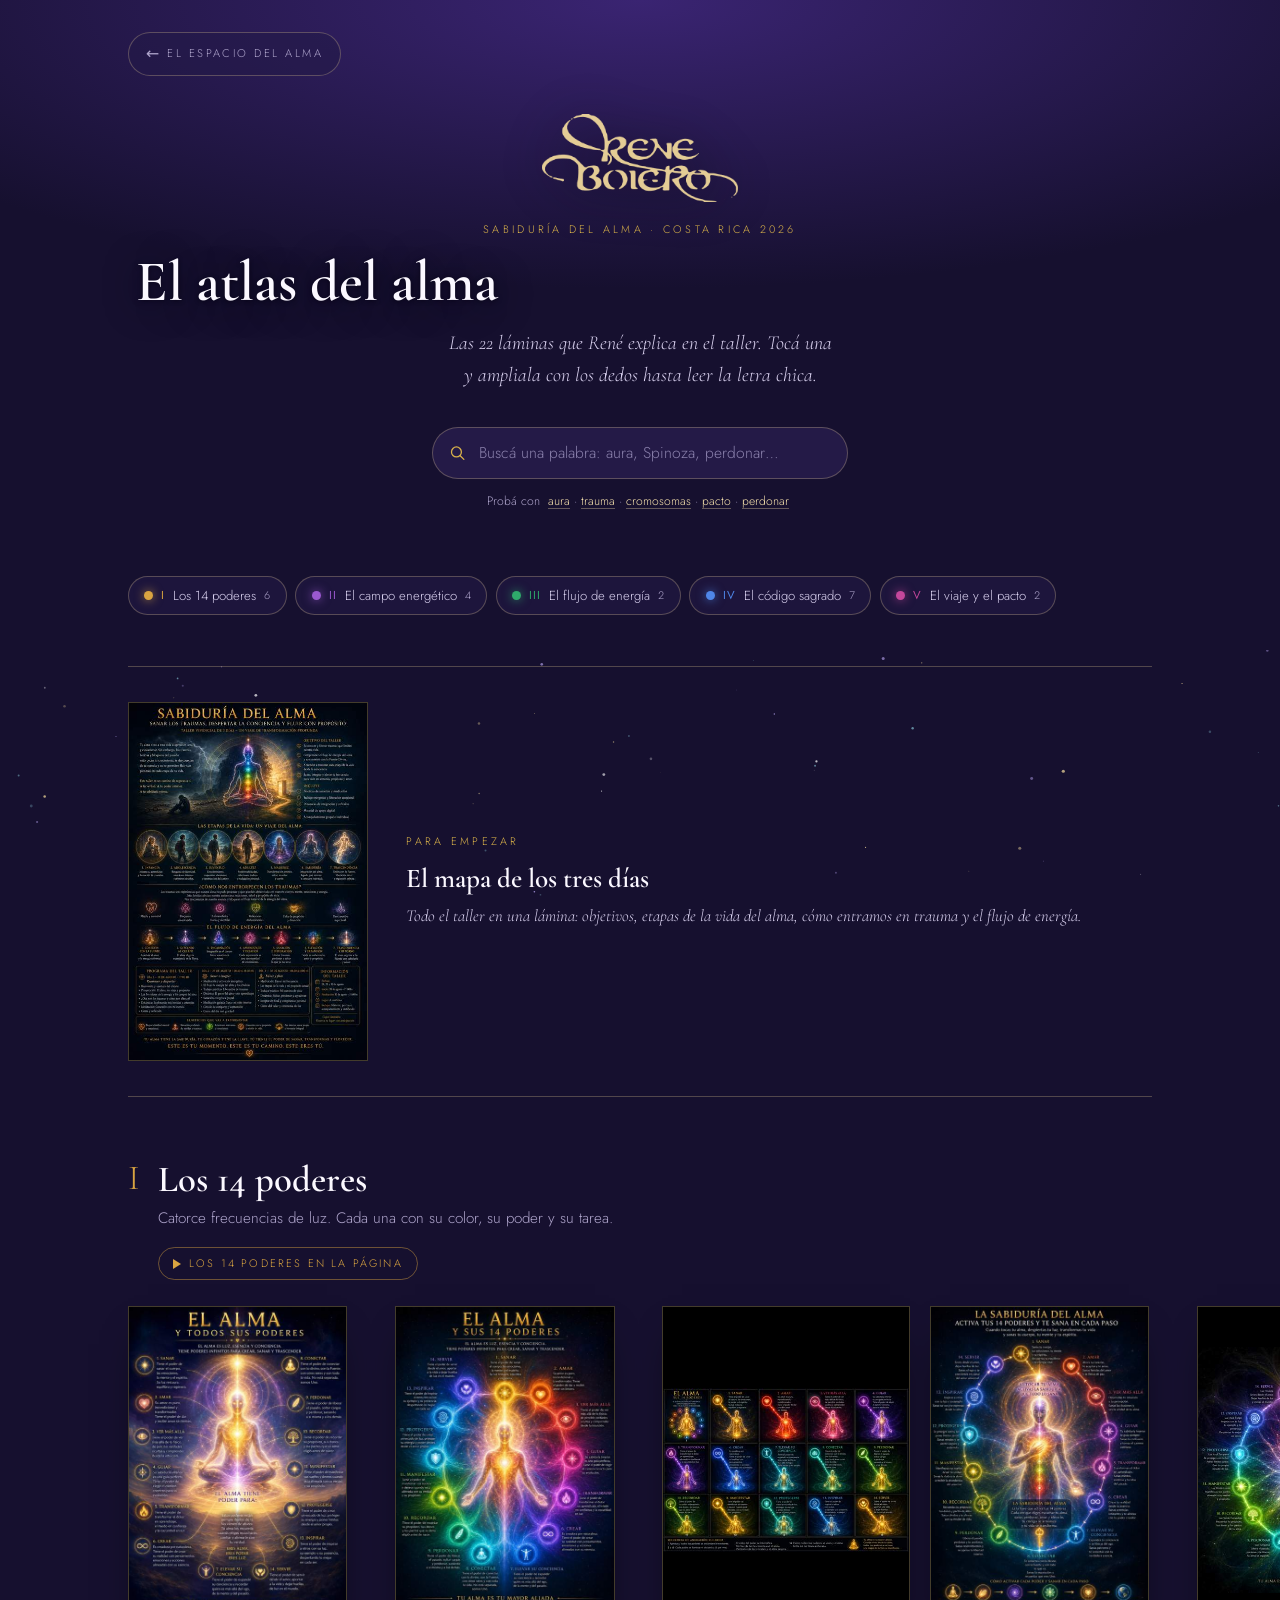
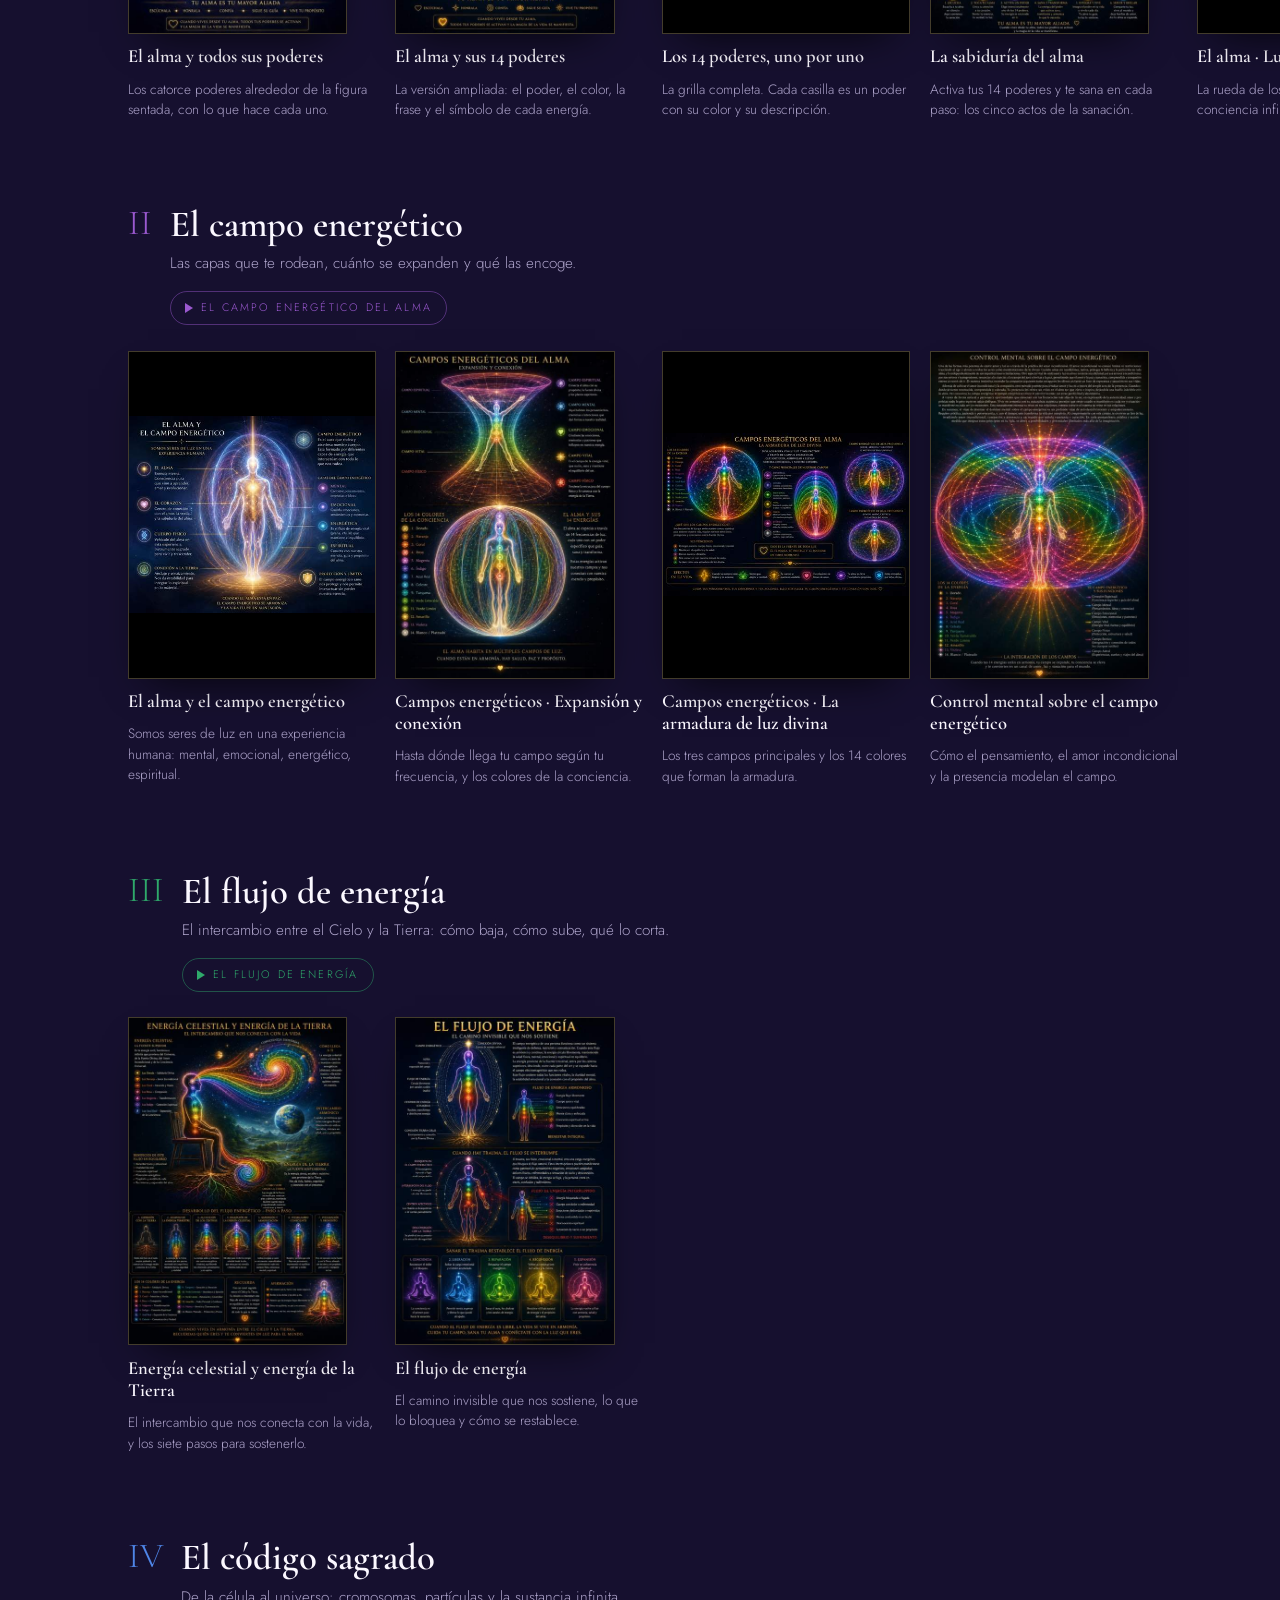
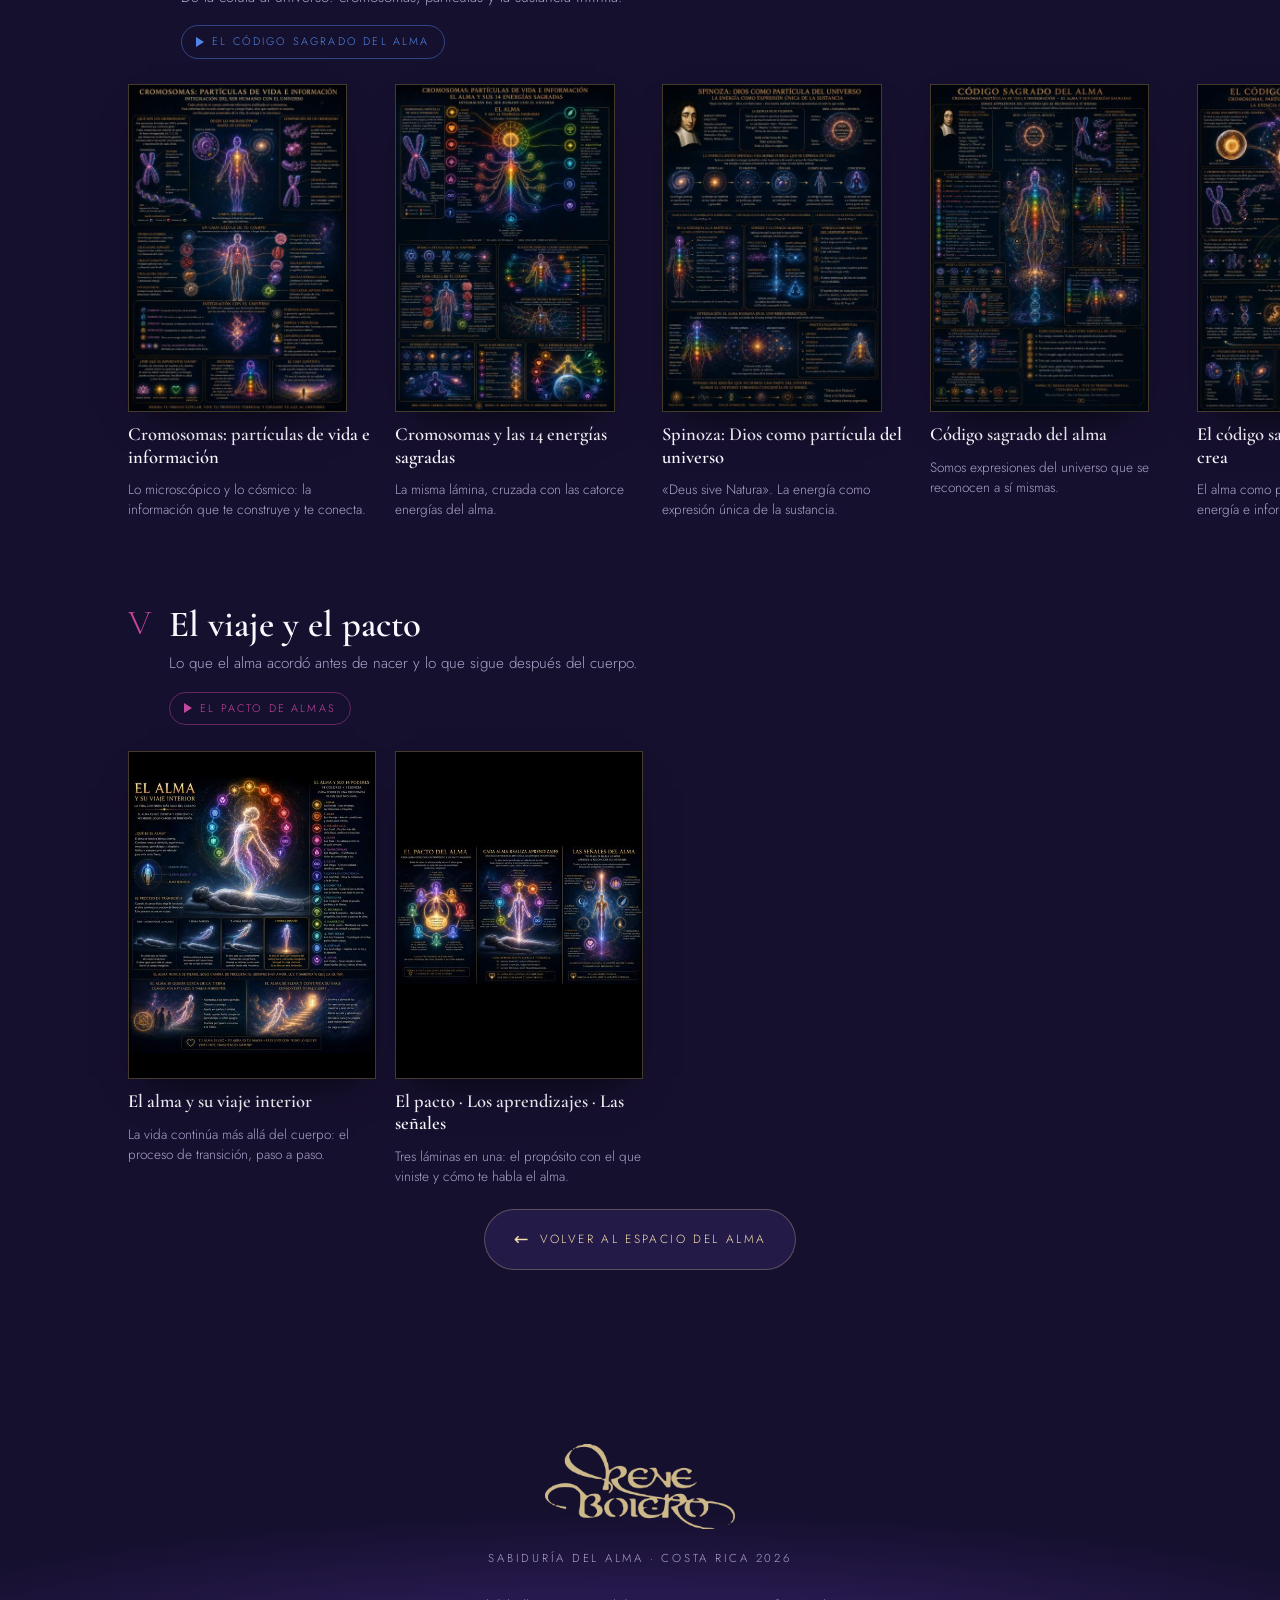
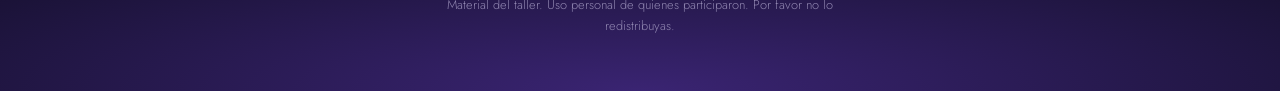
==== commit 43d76b2b: "corrections" ====
--- a/atlas.html
+++ b/atlas.html
@@ -16,10 +16,16 @@
 <link rel="preconnect" href="https://fonts.gstatic.com" crossorigin>
 <link rel="stylesheet" href="https://fonts.googleapis.com/css2?family=Cormorant+Garamond:ital,wght@0,400;0,600;1,400&family=Jost:wght@200;300;400;500&display=swap">
 <link rel="stylesheet" href="css/alma.css">
+<link rel="stylesheet" href="css/atlas.css">
 </head>
 <body>
 
 <canvas id="cielo" aria-hidden="true"></canvas>
+
+<div class="barra" id="barra">
+  <a class="volver" href="index.html">Volver</a>
+  <p class="donde"><i>El atlas del alma · 22 láminas</i><b>El atlas</b></p>
+</div>
 
 <header>
   <div class="env"><a class="volver" href="index.html">El espacio del alma</a></div>
@@ -60,182 +66,205 @@
   </div></div></div>
 
   
-    <section class="cons" id="cI" style="--c:#D9A441">
-      <div class="env">
-        <div class="consCab">
+    <section class="grupo" id="cI" style="--c:#D9A441">
+      <div class="env">
+        <div class="grupoCab">
           <span class="rom">I</span>
-          <div><h2>Los 14 poderes</h2><p class="consBaj">Catorce frecuencias de luz. Cada una con su color, su poder y su tarea.</p></div>
-          <a class="consVid" href="index.html#poderes">Los 14 poderes en la página</a>
+          <div><h2>Los 14 poderes</h2><p class="grupoBaj">Catorce frecuencias de luz. Cada una con su color, su poder y su tarea.</p></div>
+          <a class="grupoVid" href="index.html#poderes">Los 14 poderes en la página</a>
         </div>
       </div>
       <div class="rielCaja"><div class="riel">
         <button class="lam" data-i="0" data-buscar="el alma y todos sus poderes los catorce poderes alrededor de la figura sentada, con lo que hace cada uno. poderes catorce sanar amar guiar crear servir conectar frecuencias colores"
                 style="--c:#D9A441">
-          <span class="lamFoto"><img src="img/mini/02.jpg" alt="El alma y todos sus poderes" loading="lazy"></span>
+          <span class="lamFoto" style="--fondo:url('img/mini/02.jpg')">
+            <img src="img/mini/02.jpg" alt="El alma y todos sus poderes" loading="lazy"></span>
           <span class="lamTit">El alma y todos sus poderes</span>
           <span class="lamSub">Los catorce poderes alrededor de la figura sentada, con lo que hace cada uno.</span>
         </button>
         <button class="lam" data-i="1" data-buscar="el alma y sus 14 poderes la versión ampliada: el poder, el color, la frase y el símbolo de cada energía. poderes catorce colores simbolos luz esencia conciencia"
                 style="--c:#D9A441">
-          <span class="lamFoto"><img src="img/mini/03.jpg" alt="El alma y sus 14 poderes" loading="lazy"></span>
+          <span class="lamFoto" style="--fondo:url('img/mini/03.jpg')">
+            <img src="img/mini/03.jpg" alt="El alma y sus 14 poderes" loading="lazy"></span>
           <span class="lamTit">El alma y sus 14 poderes</span>
           <span class="lamSub">La versión ampliada: el poder, el color, la frase y el símbolo de cada energía.</span>
         </button>
         <button class="lam" data-i="2" data-buscar="los 14 poderes, uno por uno la grilla completa. cada casilla es un poder con su color y su descripción. grilla catorce poderes fichas colores sanar amar ver mas alla guiar transformar"
                 style="--c:#D9A441">
-          <span class="lamFoto"><img src="img/mini/04.jpg" alt="Los 14 poderes, uno por uno" loading="lazy"></span>
+          <span class="lamFoto" style="--fondo:url('img/mini/04.jpg')">
+            <img src="img/mini/04.jpg" alt="Los 14 poderes, uno por uno" loading="lazy"></span>
           <span class="lamTit">Los 14 poderes, uno por uno</span>
           <span class="lamSub">La grilla completa. Cada casilla es un poder con su color y su descripción.</span>
         </button>
         <button class="lam" data-i="3" data-buscar="la sabiduría del alma activa tus 14 poderes y te sana en cada paso: los cinco actos de la sanación. sabiduria activar sanacion pasos despertar transformar cuerpo mente espiritu"
                 style="--c:#D9A441">
-          <span class="lamFoto"><img src="img/mini/05.jpg" alt="La sabiduría del alma" loading="lazy"></span>
+          <span class="lamFoto" style="--fondo:url('img/mini/05.jpg')">
+            <img src="img/mini/05.jpg" alt="La sabiduría del alma" loading="lazy"></span>
           <span class="lamTit">La sabiduría del alma</span>
           <span class="lamSub">Activa tus 14 poderes y te sana en cada paso: los cinco actos de la sanación.</span>
         </button>
         <button class="lam" data-i="4" data-buscar="el alma · luz eterna la rueda de los catorce: esencia divina, conciencia infinita, amor puro. rueda luz eterna esencia divina conciencia infinita amor puro mandala"
                 style="--c:#D9A441">
-          <span class="lamFoto"><img src="img/mini/06.jpg" alt="El alma · Luz eterna" loading="lazy"></span>
+          <span class="lamFoto" style="--fondo:url('img/mini/06.jpg')">
+            <img src="img/mini/06.jpg" alt="El alma · Luz eterna" loading="lazy"></span>
           <span class="lamTit">El alma · Luz eterna</span>
           <span class="lamSub">La rueda de los catorce: esencia divina, conciencia infinita, amor puro.</span>
         </button>
         <button class="lam" data-i="5" data-buscar="el alma y el aura 14 poderes, 14 colores, 1 esencia. tu aura como expresión de tu sabiduría. aura rueda colores esencia sabiduria poder expresion"
                 style="--c:#D9A441">
-          <span class="lamFoto"><img src="img/mini/07.jpg" alt="El alma y el aura" loading="lazy"></span>
+          <span class="lamFoto" style="--fondo:url('img/mini/07.jpg')">
+            <img src="img/mini/07.jpg" alt="El alma y el aura" loading="lazy"></span>
           <span class="lamTit">El alma y el aura</span>
           <span class="lamSub">14 poderes, 14 colores, 1 esencia. Tu aura como expresión de tu sabiduría.</span>
         </button></div></div>
     </section>
-    <section class="cons" id="cII" style="--c:#9B59D0">
-      <div class="env">
-        <div class="consCab">
+    <section class="grupo" id="cII" style="--c:#9B59D0">
+      <div class="env">
+        <div class="grupoCab">
           <span class="rom">II</span>
-          <div><h2>El campo energético</h2><p class="consBaj">Las capas que te rodean, cuánto se expanden y qué las encoge.</p></div>
-          <a class="consVid" href="index.html#campo">El campo energético del alma</a>
+          <div><h2>El campo energético</h2><p class="grupoBaj">Las capas que te rodean, cuánto se expanden y qué las encoge.</p></div>
+          <a class="grupoVid" href="index.html#campo">El campo energético del alma</a>
         </div>
       </div>
       <div class="rielCaja"><div class="riel">
         <button class="lam" data-i="6" data-buscar="el alma y el campo energético somos seres de luz en una experiencia humana: mental, emocional, energético, espiritual. campo energetico capas mental emocional espiritual corazon cuerpo fisico armonia"
                 style="--c:#9B59D0">
-          <span class="lamFoto"><img src="img/mini/01.jpg" alt="El alma y el campo energético" loading="lazy"></span>
+          <span class="lamFoto" style="--fondo:url('img/mini/01.jpg')">
+            <img src="img/mini/01.jpg" alt="El alma y el campo energético" loading="lazy"></span>
           <span class="lamTit">El alma y el campo energético</span>
           <span class="lamSub">Somos seres de luz en una experiencia humana: mental, emocional, energético, espiritual.</span>
         </button>
         <button class="lam" data-i="7" data-buscar="campos energéticos · expansión y conexión hasta dónde llega tu campo según tu frecuencia, y los colores de la conciencia. expansion conexion frecuencia profundidad metros colores conciencia campos"
                 style="--c:#9B59D0">
-          <span class="lamFoto"><img src="img/mini/10.jpg" alt="Campos energéticos · Expansión y conexión" loading="lazy"></span>
+          <span class="lamFoto" style="--fondo:url('img/mini/10.jpg')">
+            <img src="img/mini/10.jpg" alt="Campos energéticos · Expansión y conexión" loading="lazy"></span>
           <span class="lamTit">Campos energéticos · Expansión y conexión</span>
           <span class="lamSub">Hasta dónde llega tu campo según tu frecuencia, y los colores de la conciencia.</span>
         </button>
         <button class="lam" data-i="8" data-buscar="campos energéticos · la armadura de luz divina los tres campos principales y los 14 colores que forman la armadura. armadura luz divina campos principales colores proteccion escudo"
                 style="--c:#9B59D0">
-          <span class="lamFoto"><img src="img/mini/12.jpg" alt="Campos energéticos · La armadura de luz divina" loading="lazy"></span>
+          <span class="lamFoto" style="--fondo:url('img/mini/12.jpg')">
+            <img src="img/mini/12.jpg" alt="Campos energéticos · La armadura de luz divina" loading="lazy"></span>
           <span class="lamTit">Campos energéticos · La armadura de luz divina</span>
           <span class="lamSub">Los tres campos principales y los 14 colores que forman la armadura.</span>
         </button>
         <button class="lam" data-i="9" data-buscar="control mental sobre el campo energético cómo el pensamiento, el amor incondicional y la presencia modelan el campo. control mental pensamiento amor incondicional compasion presencia penetracion campos"
                 style="--c:#9B59D0">
-          <span class="lamFoto"><img src="img/mini/11.jpg" alt="Control mental sobre el campo energético" loading="lazy"></span>
+          <span class="lamFoto" style="--fondo:url('img/mini/11.jpg')">
+            <img src="img/mini/11.jpg" alt="Control mental sobre el campo energético" loading="lazy"></span>
           <span class="lamTit">Control mental sobre el campo energético</span>
           <span class="lamSub">Cómo el pensamiento, el amor incondicional y la presencia modelan el campo.</span>
         </button></div></div>
     </section>
-    <section class="cons" id="cIII" style="--c:#2FA96B">
-      <div class="env">
-        <div class="consCab">
+    <section class="grupo" id="cIII" style="--c:#2FA96B">
+      <div class="env">
+        <div class="grupoCab">
           <span class="rom">III</span>
-          <div><h2>El flujo de energía</h2><p class="consBaj">El intercambio entre el Cielo y la Tierra: cómo baja, cómo sube, qué lo corta.</p></div>
-          <a class="consVid" href="index.html#flujo">El flujo de energía</a>
+          <div><h2>El flujo de energía</h2><p class="grupoBaj">El intercambio entre el Cielo y la Tierra: cómo baja, cómo sube, qué lo corta.</p></div>
+          <a class="grupoVid" href="index.html#flujo">El flujo de energía</a>
         </div>
       </div>
       <div class="rielCaja"><div class="riel">
         <button class="lam" data-i="10" data-buscar="energía celestial y energía de la tierra el intercambio que nos conecta con la vida, y los siete pasos para sostenerlo. celestial tierra intercambio cielo fuente superior siete pasos practica"
                 style="--c:#2FA96B">
-          <span class="lamFoto"><img src="img/mini/13.jpg" alt="Energía celestial y energía de la Tierra" loading="lazy"></span>
+          <span class="lamFoto" style="--fondo:url('img/mini/13.jpg')">
+            <img src="img/mini/13.jpg" alt="Energía celestial y energía de la Tierra" loading="lazy"></span>
           <span class="lamTit">Energía celestial y energía de la Tierra</span>
           <span class="lamSub">El intercambio que nos conecta con la vida, y los siete pasos para sostenerlo.</span>
         </button>
         <button class="lam" data-i="11" data-buscar="el flujo de energía el camino invisible que nos sostiene, lo que lo bloquea y cómo se restablece. flujo camino invisible bloqueo trauma restablecer sanar chakras circulacion"
                 style="--c:#2FA96B">
-          <span class="lamFoto"><img src="img/mini/14.jpg" alt="El flujo de energía" loading="lazy"></span>
+          <span class="lamFoto" style="--fondo:url('img/mini/14.jpg')">
+            <img src="img/mini/14.jpg" alt="El flujo de energía" loading="lazy"></span>
           <span class="lamTit">El flujo de energía</span>
           <span class="lamSub">El camino invisible que nos sostiene, lo que lo bloquea y cómo se restablece.</span>
         </button></div></div>
     </section>
-    <section class="cons" id="cIV" style="--c:#4F86E8">
-      <div class="env">
-        <div class="consCab">
+    <section class="grupo" id="cIV" style="--c:#4F86E8">
+      <div class="env">
+        <div class="grupoCab">
           <span class="rom">IV</span>
-          <div><h2>El código sagrado</h2><p class="consBaj">De la célula al universo: cromosomas, partículas y la sustancia infinita.</p></div>
-          <a class="consVid" href="index.html#codigo">El código sagrado del alma</a>
+          <div><h2>El código sagrado</h2><p class="grupoBaj">De la célula al universo: cromosomas, partículas y la sustancia infinita.</p></div>
+          <a class="grupoVid" href="index.html#codigo">El código sagrado del alma</a>
         </div>
       </div>
       <div class="rielCaja"><div class="riel">
         <button class="lam" data-i="12" data-buscar="cromosomas: partículas de vida e información lo microscópico y lo cósmico: la información que te construye y te conecta. cromosomas adn celula microscopico informacion genetica universo integracion"
                 style="--c:#4F86E8">
-          <span class="lamFoto"><img src="img/mini/16.jpg" alt="Cromosomas: partículas de vida e información" loading="lazy"></span>
+          <span class="lamFoto" style="--fondo:url('img/mini/16.jpg')">
+            <img src="img/mini/16.jpg" alt="Cromosomas: partículas de vida e información" loading="lazy"></span>
           <span class="lamTit">Cromosomas: partículas de vida e información</span>
           <span class="lamSub">Lo microscópico y lo cósmico: la información que te construye y te conecta.</span>
         </button>
         <button class="lam" data-i="13" data-buscar="cromosomas y las 14 energías sagradas la misma lámina, cruzada con las catorce energías del alma. cromosomas energias sagradas catorce adn helice colores"
                 style="--c:#4F86E8">
-          <span class="lamFoto"><img src="img/mini/17.jpg" alt="Cromosomas y las 14 energías sagradas" loading="lazy"></span>
+          <span class="lamFoto" style="--fondo:url('img/mini/17.jpg')">
+            <img src="img/mini/17.jpg" alt="Cromosomas y las 14 energías sagradas" loading="lazy"></span>
           <span class="lamTit">Cromosomas y las 14 energías sagradas</span>
           <span class="lamSub">La misma lámina, cruzada con las catorce energías del alma.</span>
         </button>
         <button class="lam" data-i="14" data-buscar="spinoza: dios como partícula del universo «deus sive natura». la energía como expresión única de la sustancia. spinoza dios naturaleza sustancia infinita filosofia particula deus sive natura"
                 style="--c:#4F86E8">
-          <span class="lamFoto"><img src="img/mini/19.jpg" alt="Spinoza: Dios como partícula del universo" loading="lazy"></span>
+          <span class="lamFoto" style="--fondo:url('img/mini/19.jpg')">
+            <img src="img/mini/19.jpg" alt="Spinoza: Dios como partícula del universo" loading="lazy"></span>
           <span class="lamTit">Spinoza: Dios como partícula del universo</span>
           <span class="lamSub">«Deus sive Natura». La energía como expresión única de la sustancia.</span>
         </button>
         <button class="lam" data-i="15" data-buscar="código sagrado del alma somos expresiones del universo que se reconocen a sí mismas. codigo sagrado expresiones universo reconocerse spinoza cromosomas"
                 style="--c:#4F86E8">
-          <span class="lamFoto"><img src="img/mini/20.jpg" alt="Código sagrado del alma" loading="lazy"></span>
+          <span class="lamFoto" style="--fondo:url('img/mini/20.jpg')">
+            <img src="img/mini/20.jpg" alt="Código sagrado del alma" loading="lazy"></span>
           <span class="lamTit">Código sagrado del alma</span>
           <span class="lamSub">Somos expresiones del universo que se reconocen a sí mismas.</span>
         </button>
         <button class="lam" data-i="16" data-buscar="el código sagrado · la esencia que crea el alma como partícula, el universo como energía e información. codigo sagrado particula energia informacion crear experimentar reencarnar"
                 style="--c:#4F86E8">
-          <span class="lamFoto"><img src="img/mini/21.jpg" alt="El código sagrado · La esencia que crea" loading="lazy"></span>
+          <span class="lamFoto" style="--fondo:url('img/mini/21.jpg')">
+            <img src="img/mini/21.jpg" alt="El código sagrado · La esencia que crea" loading="lazy"></span>
           <span class="lamTit">El código sagrado · La esencia que crea</span>
           <span class="lamSub">El alma como partícula, el universo como energía e información.</span>
         </button>
         <button class="lam" data-i="17" data-buscar="el código sagrado · crea, experimenta y reencarna el recorrido completo, de la partícula consciente a la vuelta al «somos uno». reencarnacion ciclo crear experimentar somos uno partícula consciente"
                 style="--c:#4F86E8">
-          <span class="lamFoto"><img src="img/mini/22.jpg" alt="El código sagrado · Crea, experimenta y reencarna" loading="lazy"></span>
+          <span class="lamFoto" style="--fondo:url('img/mini/22.jpg')">
+            <img src="img/mini/22.jpg" alt="El código sagrado · Crea, experimenta y reencarna" loading="lazy"></span>
           <span class="lamTit">El código sagrado · Crea, experimenta y reencarna</span>
           <span class="lamSub">El recorrido completo, de la partícula consciente a la vuelta al «somos uno».</span>
         </button>
         <button class="lam" data-i="18" data-buscar="anatomía del alma templo de salomón, castillo de camelot: el cuerpo como templo de la luz. anatomia templo salomon camelot cuerpo fisico sistema nervioso adn poderes"
                 style="--c:#4F86E8">
-          <span class="lamFoto"><img src="img/mini/18.jpg" alt="Anatomía del alma" loading="lazy"></span>
+          <span class="lamFoto" style="--fondo:url('img/mini/18.jpg')">
+            <img src="img/mini/18.jpg" alt="Anatomía del alma" loading="lazy"></span>
           <span class="lamTit">Anatomía del alma</span>
           <span class="lamSub">Templo de Salomón, castillo de Camelot: el cuerpo como templo de la luz.</span>
         </button></div></div>
     </section>
-    <section class="cons" id="cV" style="--c:#C4479B">
-      <div class="env">
-        <div class="consCab">
+    <section class="grupo" id="cV" style="--c:#C4479B">
+      <div class="env">
+        <div class="grupoCab">
           <span class="rom">V</span>
-          <div><h2>El viaje y el pacto</h2><p class="consBaj">Lo que el alma acordó antes de nacer y lo que sigue después del cuerpo.</p></div>
-          <a class="consVid" href="index.html#alma">El pacto de almas</a>
+          <div><h2>El viaje y el pacto</h2><p class="grupoBaj">Lo que el alma acordó antes de nacer y lo que sigue después del cuerpo.</p></div>
+          <a class="grupoVid" href="index.html#alma">El pacto de almas</a>
         </div>
       </div>
       <div class="rielCaja"><div class="riel">
         <button class="lam" data-i="19" data-buscar="el alma y su viaje interior la vida continúa más allá del cuerpo: el proceso de transición, paso a paso. viaje interior transicion muerte luz tunel continuidad mas alla del cuerpo"
                 style="--c:#C4479B">
-          <span class="lamFoto"><img src="img/mini/08.jpg" alt="El alma y su viaje interior" loading="lazy"></span>
+          <span class="lamFoto" style="--fondo:url('img/mini/08.jpg')">
+            <img src="img/mini/08.jpg" alt="El alma y su viaje interior" loading="lazy"></span>
           <span class="lamTit">El alma y su viaje interior</span>
           <span class="lamSub">La vida continúa más allá del cuerpo: el proceso de transición, paso a paso.</span>
         </button>
         <button class="lam" data-i="20" data-buscar="el pacto · los aprendizajes · las señales tres láminas en una: el propósito con el que viniste y cómo te habla el alma. pacto proposito aprendizajes lecciones señales mensajes intuicion sincronias"
                 style="--c:#C4479B">
-          <span class="lamFoto"><img src="img/mini/09.jpg" alt="El pacto · Los aprendizajes · Las señales" loading="lazy"></span>
+          <span class="lamFoto" style="--fondo:url('img/mini/09.jpg')">
+            <img src="img/mini/09.jpg" alt="El pacto · Los aprendizajes · Las señales" loading="lazy"></span>
           <span class="lamTit">El pacto · Los aprendizajes · Las señales</span>
           <span class="lamSub">Tres láminas en una: el propósito con el que viniste y cómo te habla el alma.</span>
         </button></div></div>
     </section>
+
+  <div class="salida"><a href="index.html">Volver al espacio del alma</a></div>
 </main>
 
 <footer>
@@ -249,6 +278,7 @@
 
 <div class="visor" id="visor" role="dialog" aria-modal="true" aria-label="Lámina ampliada">
   <div class="visorCab">
+    <span class="tirador" aria-hidden="true"></span>
     <div class="visorTit"><b id="vTit"></b><i id="vNum"></i></div>
     <button class="visorBtn" id="vCerrar" aria-label="Cerrar">✕</button>
   </div>
@@ -257,12 +287,12 @@
     <div class="pista" id="pista"></div>
   </div>
   <div class="visorPie">
-    <button class="paso" id="vAnt">Anterior</button>
+    <button class="vpaso" id="vAnt">Anterior</button>
     <div class="zoomBar">
       <button class="visorBtn" id="vMenos" aria-label="Alejar">−</button>
       <button class="visorBtn" id="vMas" aria-label="Acercar">+</button>
     </div>
-    <button class="paso" id="vSig">Siguiente</button>
+    <button class="vpaso" id="vSig">Siguiente</button>
   </div>
 </div>
 
--- a/css/atlas.css
+++ b/css/atlas.css
@@ -0,0 +1,230 @@
+:root {
+  --noche:#16102F; --velo:#241A47; --bruma:#3A2472; --linea:rgba(240,216,154,.28);
+  --oro:#D9B24A; --ambar:#F4E0AC; --luz:#FBF8FF; --texto:#DAD2F0; --tenue:#ADA3CA;
+  --serif:'Cormorant Garamond',Georgia,'Times New Roman',serif;
+  --sans:'Jost',system-ui,-apple-system,'Segoe UI',sans-serif;
+  --ancho:44rem; --amplio:64rem;
+}
+*,*::before,*::after { box-sizing:border-box; }
+html { scroll-behavior:smooth; }
+body { margin:0; background:var(--noche); color:var(--texto); font-family:var(--sans);
+  font-weight:300; font-size:17px; line-height:1.6; -webkit-font-smoothing:antialiased;
+  overflow-x:hidden; }
+:focus-visible { outline:2px solid var(--ambar); outline-offset:3px; }
+.env { width:min(100% - 2.2rem, var(--amplio)); margin-inline:auto; }
+
+/* ── cabecera ─────────────────────────────────────── */
+header { position:relative; padding:2rem 0 0;
+  background:radial-gradient(ellipse 95% 60% at 50% 0%, var(--bruma), var(--noche) 74%); }
+.volver { display:inline-flex; align-items:center; gap:.5rem; text-decoration:none;
+  color:var(--tenue); font-size:.7rem; letter-spacing:.22em; text-transform:uppercase; }
+.volver::before { content:"←"; font-size:1rem; letter-spacing:0; }
+.volver:hover { color:var(--ambar); }
+.rubro { text-align:center; padding:2.4rem 0 0; }
+.firma { display:block; width:min(196px,44vw); height:auto; margin:0 auto 1.2rem; opacity:.95; }
+.ojo { font-size:.68rem; letter-spacing:.3em; text-transform:uppercase; color:var(--oro);
+  display:block; margin-bottom:.8rem; }
+h1 { font-family:var(--serif); font-weight:600; color:var(--luz);
+  font-size:clamp(2.3rem,8vw,3.6rem); line-height:1.05; margin:0; }
+.bajada { font-family:var(--serif); font-style:italic; font-size:clamp(1.04rem,3.4vw,1.24rem);
+  color:var(--texto); margin:1rem auto 0; max-width:32rem; text-wrap:balance; }
+
+/* ── buscador ─────────────────────────────────────── */
+.buscar { position:relative; max-width:26rem; margin:2.2rem auto 0; }
+.buscar input { width:100%; background:var(--velo); color:var(--luz);
+  border:1px solid var(--linea); border-radius:999px; padding:.85rem 2.8rem .85rem 2.9rem;
+  font-family:var(--sans); font-size:.98rem; font-weight:300; }
+.buscar input::placeholder { color:#8A80AC; }
+.buscar input:focus { border-color:rgba(201,162,39,.6); outline:none; }
+.buscar .lupa { position:absolute; left:1.05rem; top:50%; transform:translateY(-50%);
+  width:17px; height:17px; color:var(--oro); pointer-events:none; }
+.borrar { position:absolute; right:.6rem; top:50%; transform:translateY(-50%);
+  background:none; border:0; color:var(--tenue); font-size:1.3rem; line-height:1;
+  padding:.35rem .5rem; cursor:pointer; display:none; }
+.pistas { text-align:center; font-size:.76rem; color:var(--tenue); margin:.8rem 0 0; }
+.pistas button { background:none; border:0; color:var(--ambar); font:inherit;
+  cursor:pointer; padding:0 .25rem; text-decoration:underline;
+  text-underline-offset:3px; text-decoration-color:rgba(244,224,172,.35); }
+.cuenta { text-align:center; font-size:.7rem; letter-spacing:.2em; text-transform:uppercase;
+  color:var(--tenue); margin:1.6rem 0 0; min-height:1.2em; }
+
+/* ── índice de constelaciones ─────────────────────── */
+.indice { display:flex; gap:.55rem; overflow-x:auto; padding:1.6rem max(1.1rem,calc((100vw - var(--amplio))/2)) 2.2rem;
+  scrollbar-width:none; }
+.indice::-webkit-scrollbar { display:none; }
+.indice a { flex:none; display:flex; align-items:center; gap:.5rem; text-decoration:none;
+  border:1px solid var(--linea); border-radius:999px; padding:.5rem .95rem;
+  background:rgba(36,26,71,.6); color:var(--texto); font-size:.82rem;
+  transition:border-color .3s ease, background .3s ease; }
+.indice a:hover { border-color:var(--c); background:#2C2054; }
+.indice i { width:9px; height:9px; border-radius:50%; background:var(--c);
+  box-shadow:0 0 10px 1px color-mix(in srgb, var(--c) 55%, transparent); flex:none; }
+.indice b { font-weight:400; color:var(--c); font-size:.72rem; letter-spacing:.1em; }
+.indice span { white-space:nowrap; }
+.indice em { font-style:normal; font-size:.68rem; color:var(--tenue);
+  font-variant-numeric:tabular-nums; }
+
+/* ── el programa ──────────────────────────────────── */
+.mapa { padding:1rem 0 0; }
+.mapaCaja { display:grid; grid-template-columns:1fr; gap:1.4rem; align-items:center;
+  border-top:1px solid var(--linea); border-bottom:1px solid var(--linea);
+  padding:2.2rem 0; }
+@media (min-width:48rem) { .mapaCaja { grid-template-columns:15rem 1fr; gap:2.4rem; } }
+.mapaCaja button { display:block; padding:0; border:1px solid var(--linea);
+  background:#000; cursor:zoom-in; width:min(100%,15rem); margin-inline:auto; }
+.mapaCaja img { display:block; width:100%; height:auto; }
+.mapaTxt h2 { font-family:var(--serif); font-weight:600; color:var(--luz);
+  font-size:1.7rem; margin:0; }
+.mapaTxt p { font-family:var(--serif); font-style:italic; color:var(--texto);
+  margin:.6rem 0 0; font-size:1.04rem; }
+
+/* ── constelaciones ───────────────────────────────── */
+.grupo { padding:clamp(2.6rem,7vh,4rem) 0 0; scroll-margin-top:1rem; }
+.grupoCab { display:grid; grid-template-columns:auto 1fr; gap:.2rem 1.1rem;
+  align-items:start; }
+.rom { font-family:var(--serif); font-size:2.2rem; line-height:1; color:var(--c);
+  grid-row:span 2; }
+.grupoCab h2 { font-family:var(--serif); font-weight:600; color:var(--luz);
+  font-size:clamp(1.7rem,5.4vw,2.3rem); line-height:1.1; margin:0; }
+.grupoBaj { margin:.35rem 0 0; color:var(--tenue); font-size:.95rem; max-width:34rem; }
+.grupoVid { grid-column:2; justify-self:start; margin-top:.8rem; text-decoration:none;
+  font-size:.68rem; letter-spacing:.2em; text-transform:uppercase; color:var(--c);
+  border:1px solid color-mix(in srgb, var(--c) 45%, transparent); border-radius:999px;
+  padding:.45rem .9rem; display:inline-flex; align-items:center; gap:.5rem;
+  transition:background .3s ease; }
+.grupoVid::before { content:""; width:0; height:0; border-left:8px solid var(--c);
+  border-top:5px solid transparent; border-bottom:5px solid transparent; }
+.grupoVid:hover { background:color-mix(in srgb, var(--c) 15%, transparent); }
+
+.rielCaja { overflow-x:auto; overflow-y:hidden; scroll-snap-type:x proximity;
+  -webkit-overflow-scrolling:touch; padding:1.6rem 0 1.4rem;
+  scrollbar-width:thin; scrollbar-color:rgba(240,216,154,.3) transparent; }
+.rielCaja::-webkit-scrollbar { height:4px; }
+.rielCaja::-webkit-scrollbar-thumb { background:rgba(240,216,154,.3); border-radius:2px; }
+.riel { display:flex; gap:1.2rem; width:max-content;
+  padding-inline:max(1.1rem, calc((100vw - var(--amplio))/2)); }
+.lam { scroll-snap-align:center; flex:none; width:15.5rem; background:none; border:0;
+  padding:0; cursor:zoom-in; text-align:left; display:flex; flex-direction:column;
+  gap:.7rem; color:inherit; font:inherit; align-self:stretch; }
+.lamTit, .lamSub { min-height:0; }
+.lamFoto { display:block; position:relative; border:1px solid var(--linea);
+  background:#000; overflow:hidden; box-shadow:0 18px 40px -20px rgba(0,0,0,.85);
+  transition:transform .35s ease, border-color .35s ease; }
+.lamFoto { height:20.5rem; }
+/* la lámina entera, sobre una versión desenfocada de sí misma:
+   así llena la tarjeta sin que se pierda ni un borde */
+.lamFoto::before { content:""; position:absolute; inset:-12%;
+  background-image:var(--fondo); background-size:cover; background-position:center;
+  filter:blur(20px) brightness(.42) saturate(.75); z-index:0; }
+.lamFoto img { position:relative; z-index:1; display:block; width:100%; height:100%;
+  object-fit:contain; }
+.lamFoto::after { z-index:2; }
+.lamFoto::after { content:"⤢"; position:absolute; right:.5rem; bottom:.5rem;
+  width:1.9rem; height:1.9rem; display:grid; place-items:center; font-size:.9rem;
+  color:var(--ambar); background:rgba(10,6,24,.68); border:1px solid rgba(240,216,154,.35);
+  border-radius:50%; opacity:0; transition:opacity .3s ease; }
+.lam:hover .lamFoto, .lam:focus-visible .lamFoto { transform:translateY(-5px);
+  border-color:color-mix(in srgb, var(--c) 60%, transparent); }
+.lam:hover .lamFoto::after { opacity:1; }
+.lamTit { font-family:var(--serif); font-weight:600; font-size:1.16rem; line-height:1.2;
+  color:var(--luz); }
+.lamSub { font-size:.85rem; color:var(--tenue); line-height:1.5; }
+.lam.oculta { display:none; }
+.grupo.oculta { display:none; }
+.deslizar { font-size:.66rem; letter-spacing:.22em; text-transform:uppercase;
+  color:var(--tenue); }
+@media (min-width:52rem) { .deslizar { display:none; } }
+
+/* ── visor ────────────────────────────────────────── */
+.visor { position:fixed; inset:0; z-index:60; background:#07040F;
+  display:none; flex-direction:column; touch-action:none; }
+.visor.abierto { display:flex; }
+.visorCab { display:flex; align-items:center; gap:1rem; padding:.8rem 1rem;
+  border-bottom:1px solid rgba(240,216,154,.16); flex:none;
+  background:rgba(10,6,24,.9); }
+.visorTit { flex:1; min-width:0; }
+.visorTit b { display:block; font-family:var(--serif); font-weight:600; color:var(--luz);
+  font-size:1.05rem; line-height:1.25; white-space:nowrap; overflow:hidden;
+  text-overflow:ellipsis; }
+.visorTit i { font-style:normal; font-size:.68rem; letter-spacing:.18em;
+  text-transform:uppercase; color:var(--tenue); font-variant-numeric:tabular-nums; }
+.visorBtn { background:rgba(36,26,71,.8); border:1px solid rgba(240,216,154,.24);
+  color:var(--ambar); width:2.4rem; height:2.4rem; border-radius:50%; cursor:pointer;
+  display:grid; place-items:center; font-size:1.15rem; line-height:1; flex:none;
+  font-family:var(--sans); }
+.visorBtn:hover { background:#2C2054; }
+.lienzo { flex:1; position:relative; overflow:hidden; display:grid; place-items:center;
+  cursor:grab; }
+.lienzo.agarrando { cursor:grabbing; }
+.lienzo img { max-width:100%; max-height:100%; display:block;
+  transform-origin:0 0; will-change:transform; user-select:none; -webkit-user-drag:none; }
+.visorPie { display:flex; align-items:center; justify-content:space-between; gap:1rem;
+  padding:.7rem 1rem 1rem; flex:none; background:rgba(10,6,24,.9);
+  border-top:1px solid rgba(240,216,154,.16); }
+.vpaso { background:rgba(36,26,71,.8); border:1px solid rgba(240,216,154,.24);
+  color:var(--ambar); border-radius:999px; padding:.5rem 1.1rem; cursor:pointer;
+  font-family:var(--sans); font-size:.72rem; letter-spacing:.16em; text-transform:uppercase; }
+.vpaso[disabled] { opacity:.28; cursor:default; }
+.zoomBar { display:flex; align-items:center; gap:.5rem; }
+.pista { position:absolute; left:50%; bottom:1.4rem; transform:translateX(-50%);
+  background:rgba(10,6,24,.86); border:1px solid rgba(240,216,154,.3); color:var(--ambar);
+  border-radius:999px; padding:.5rem 1.1rem; font-size:.76rem; white-space:nowrap;
+  pointer-events:none; transition:opacity .6s ease; }
+.pista.ida { opacity:0; }
+
+footer { padding:clamp(3rem,8vh,4.5rem) 0 3.4rem; text-align:center; margin-top:3rem;
+  background:radial-gradient(ellipse 95% 75% at 50% 100%, var(--bruma), var(--noche) 74%); }
+.rubrica { display:block; width:min(190px,44vw); height:auto; margin:0 auto 1.1rem; opacity:.85; }
+.creditos { font-size:.7rem; letter-spacing:.24em; text-transform:uppercase;
+  color:var(--tenue); margin:0; line-height:2; }
+.reserva { font-size:.78rem; color:#9086B0; margin:1.2rem auto 0; max-width:26rem; line-height:1.6; }
+
+/* ══════════════════════════════════════════════════════════════
+   Salidas: que nunca se pierda el camino de vuelta
+   ══════════════════════════════════════════════════════════════ */
+
+/* barra fija arriba, siempre a mano */
+.barra { position:fixed; top:0; left:0; right:0; z-index:40;
+  display:flex; align-items:center; gap:.8rem;
+  padding:.5rem max(1rem, calc((100vw - var(--amplio)) / 2));
+  background:rgba(12,8,28,.82); backdrop-filter:blur(14px);
+  -webkit-backdrop-filter:blur(14px);
+  border-bottom:1px solid rgba(240,216,154,.16);
+  transform:translateY(-100%); transition:transform .32s cubic-bezier(.22,.61,.36,1); }
+.barra.aqui { transform:none; }
+.barra .volver { margin:0; font-size:.64rem; padding:.42rem .95rem; }
+.barra .donde { flex:1; text-align:right; font-family:var(--serif);
+  font-style:italic; font-size:.9rem; color:var(--tenue); margin:0;
+  white-space:nowrap; overflow:hidden; text-overflow:ellipsis; }
+.barra .donde b { display:none; font-weight:400; }
+@media (max-width:30rem) {
+  .barra .donde i { display:none; }
+  .barra .donde b { display:inline; } }
+
+/* el enlace de arriba, más visible que un texto suelto */
+header > .env > .volver, .volver {
+  border:1px solid var(--linea); border-radius:999px; padding:.5rem 1.05rem;
+  background:rgba(36,26,71,.55); }
+.volver:hover { border-color:rgba(240,216,154,.55); background:#2C2054; }
+
+/* la salida grande del final */
+.salida { text-align:center; padding:0 0 clamp(2.4rem,6vh,3.4rem); }
+.salida a { display:inline-flex; align-items:center; gap:.7rem;
+  text-decoration:none; border:1px solid var(--linea); border-radius:999px;
+  padding:.95rem 1.8rem; background:var(--velo); color:var(--ambar);
+  font-size:.74rem; letter-spacing:.2em; text-transform:uppercase;
+  transition:border-color .3s ease, background .3s ease, transform .3s ease; }
+.salida a::before { content:"←"; font-size:1.1rem; letter-spacing:0; }
+.salida a:hover { border-color:rgba(240,216,154,.6); background:#2C2054;
+  transform:translateY(-2px); }
+
+/* el visor: cerrar es lo más fácil de encontrar */
+.visorCab { padding:.75rem 1rem; gap:.8rem; }
+#vCerrar { width:2.9rem; height:2.9rem; font-size:1.25rem;
+  background:rgba(240,216,154,.14); border-color:rgba(240,216,154,.42); }
+#vCerrar:hover { background:rgba(240,216,154,.26); }
+.visorSalir { position:absolute; left:0; right:0; bottom:0; height:22%;
+  display:none; }
+.tirador { position:absolute; top:.45rem; left:50%; transform:translateX(-50%);
+  width:44px; height:4px; border-radius:2px; background:rgba(240,216,154,.34); }
+@media (max-width:52rem) { .visorCab { padding-top:1.1rem; } }
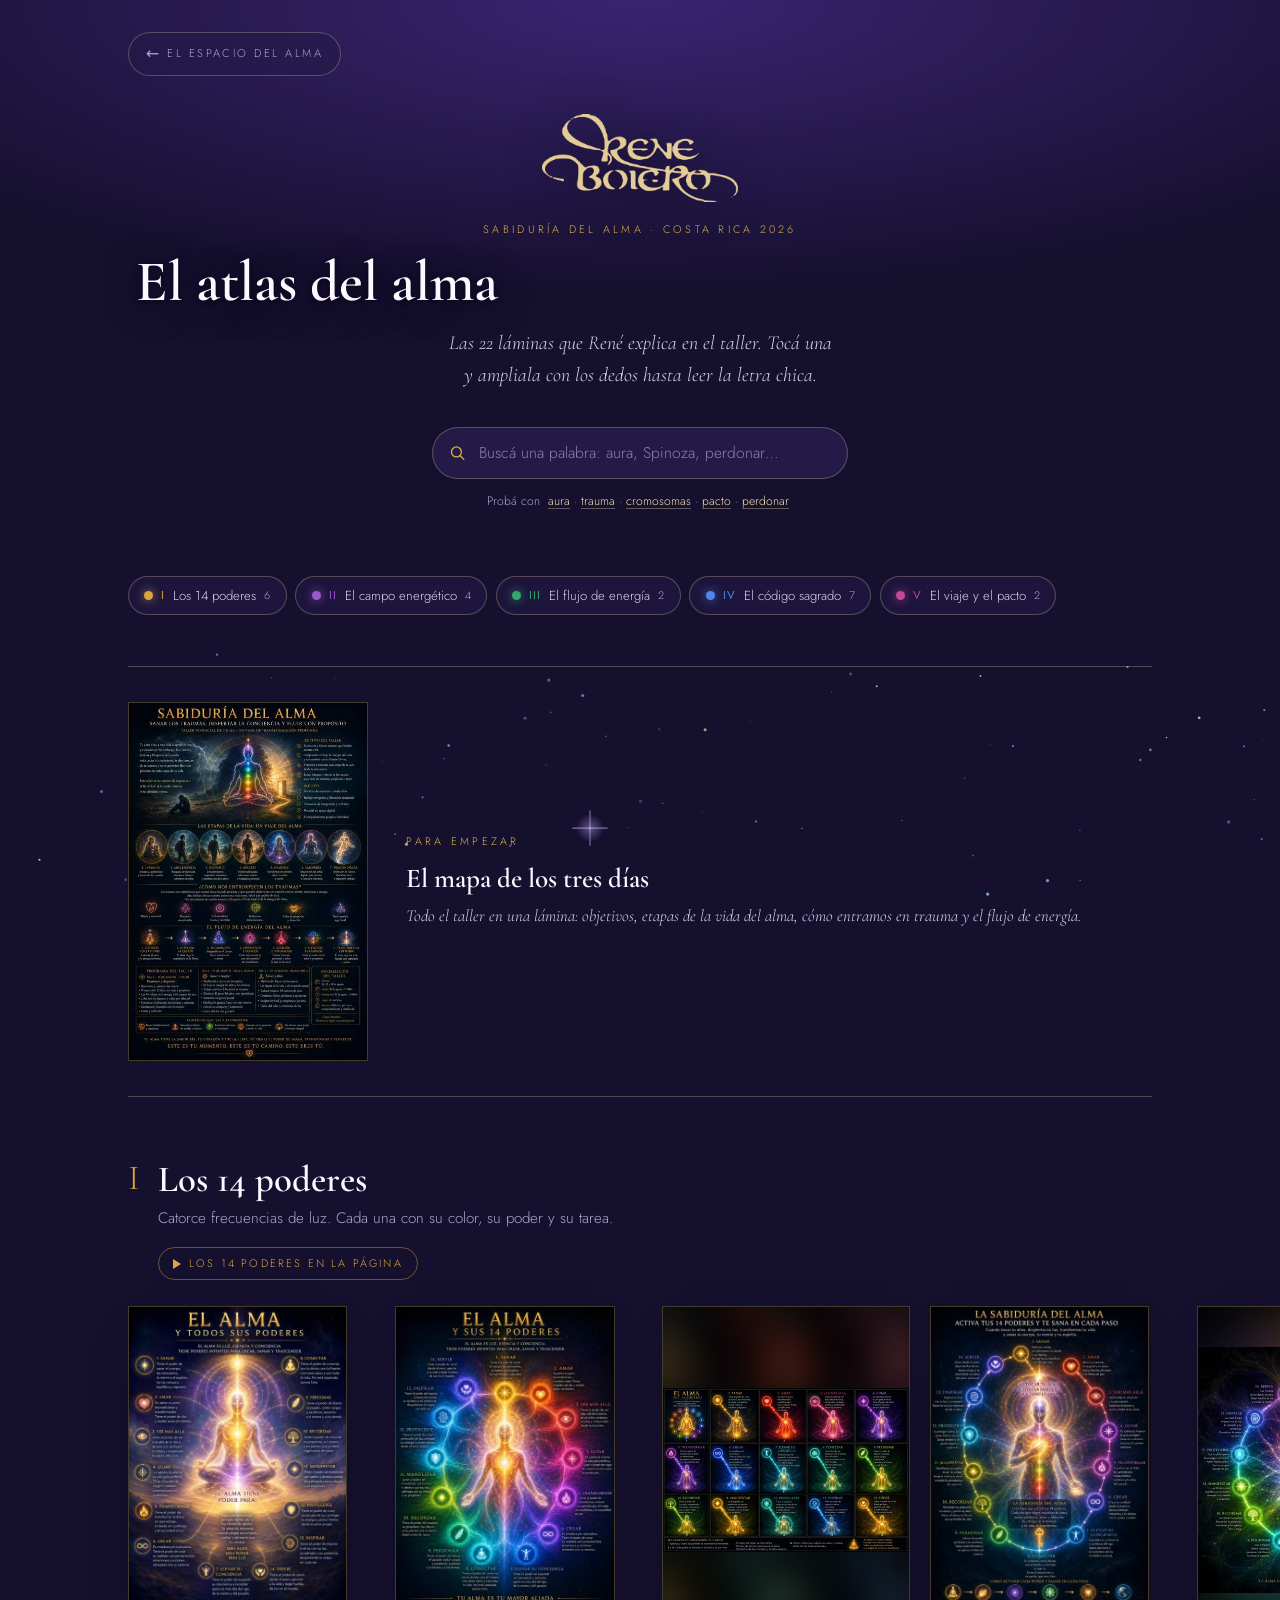
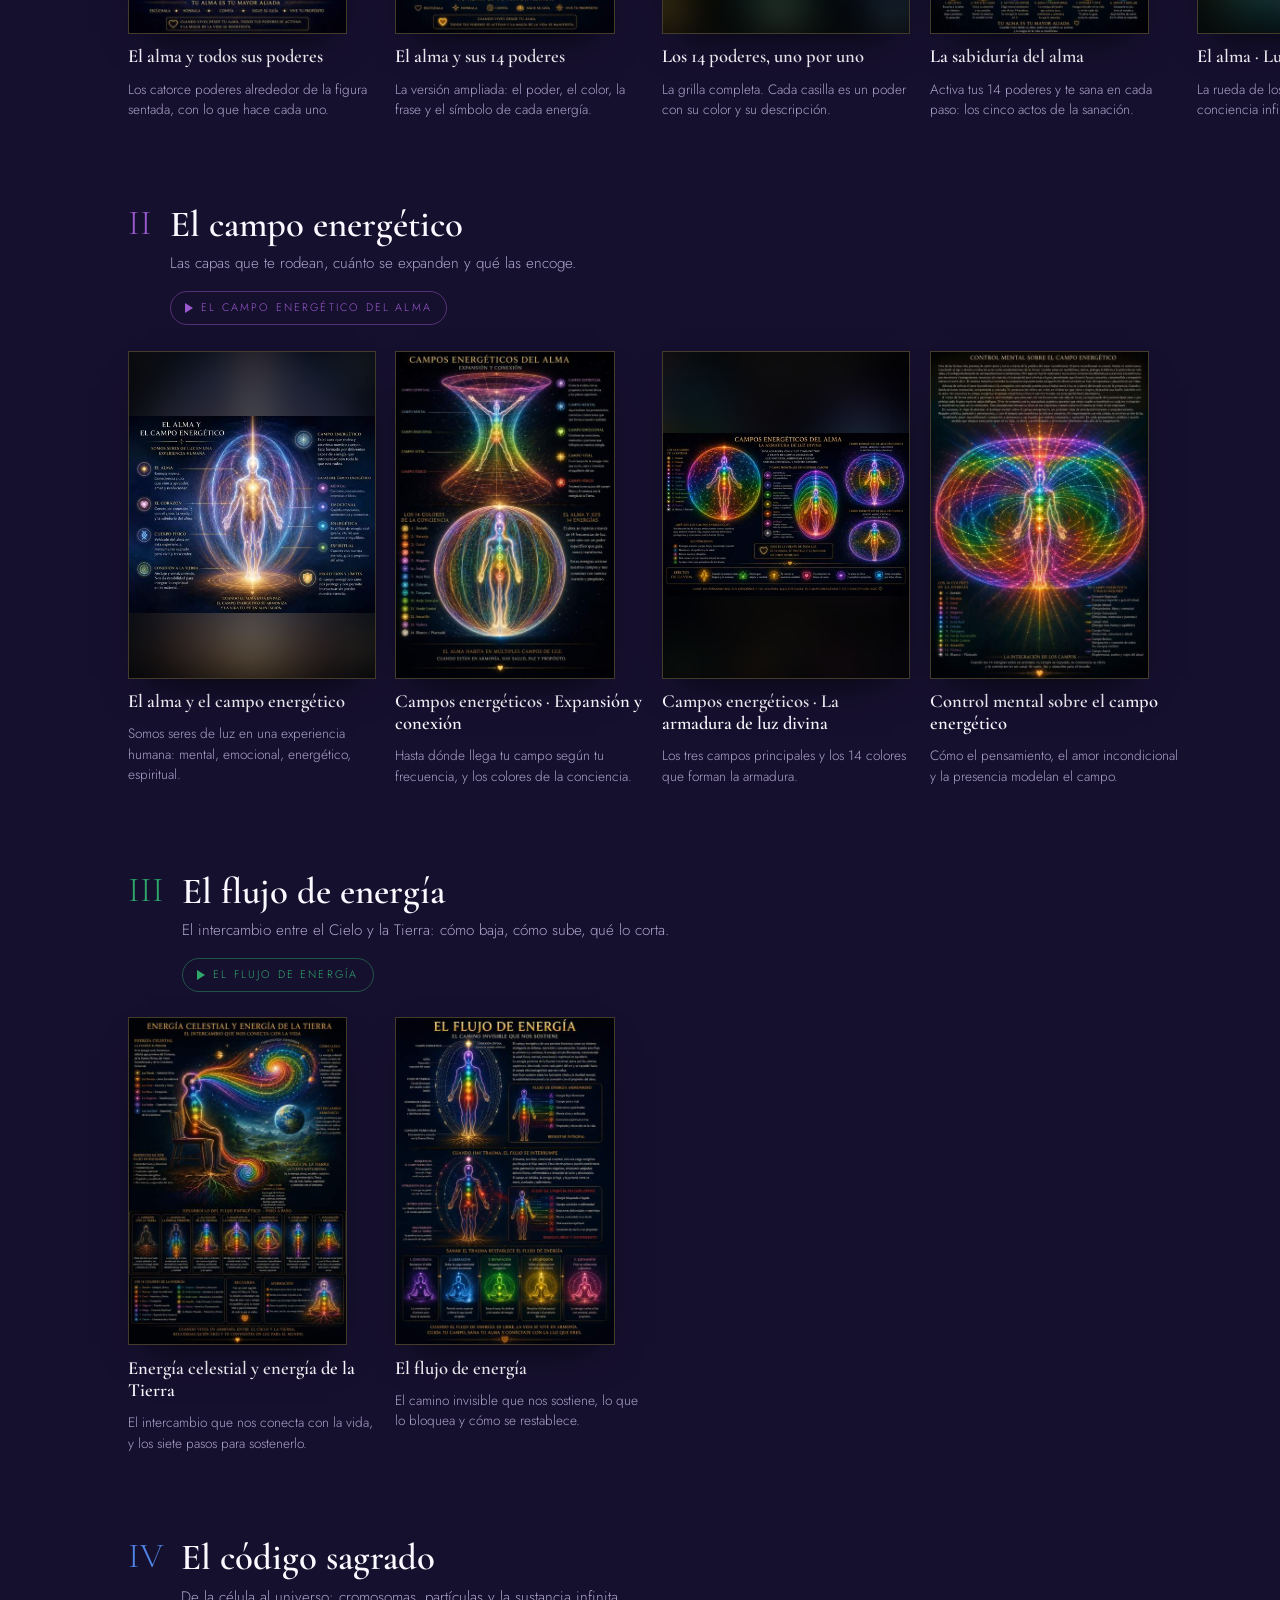
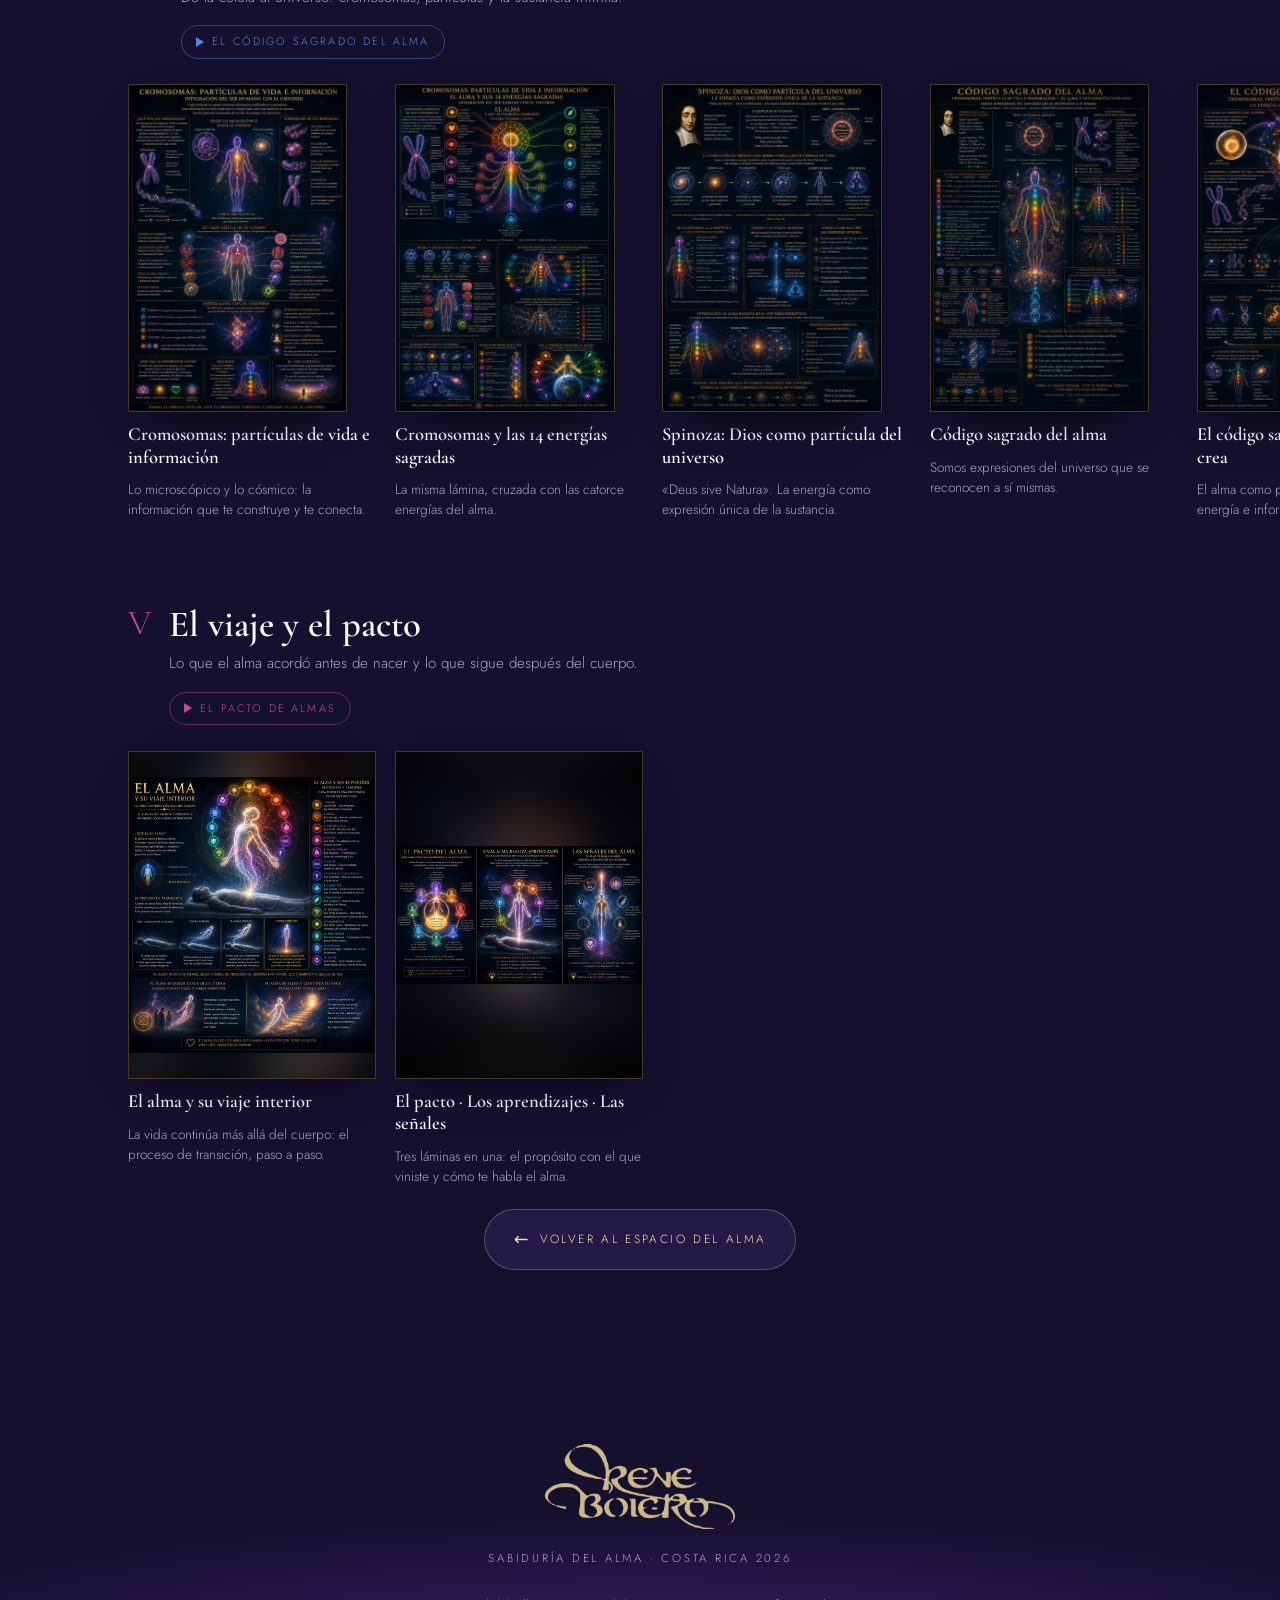
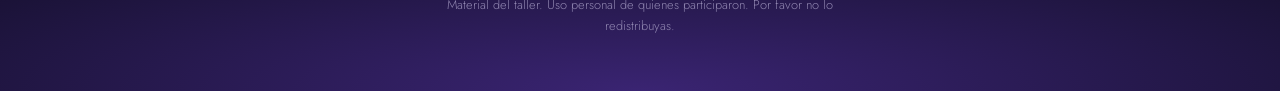
==== commit 38f8f3fd: "changes fixed" ====
--- a/atlas.html
+++ b/atlas.html
@@ -15,8 +15,8 @@
 <link rel="preconnect" href="https://fonts.googleapis.com">
 <link rel="preconnect" href="https://fonts.gstatic.com" crossorigin>
 <link rel="stylesheet" href="https://fonts.googleapis.com/css2?family=Cormorant+Garamond:ital,wght@0,400;0,600;1,400&family=Jost:wght@200;300;400;500&display=swap">
-<link rel="stylesheet" href="css/alma.css">
-<link rel="stylesheet" href="css/atlas.css">
+<link rel="stylesheet" href="css/alma.css?v=db56aa14">
+<link rel="stylesheet" href="css/atlas.css?v=57caa381">
 </head>
 <body>
 
@@ -77,42 +77,42 @@
       <div class="rielCaja"><div class="riel">
         <button class="lam" data-i="0" data-buscar="el alma y todos sus poderes los catorce poderes alrededor de la figura sentada, con lo que hace cada uno. poderes catorce sanar amar guiar crear servir conectar frecuencias colores"
                 style="--c:#D9A441">
-          <span class="lamFoto" style="--fondo:url('img/mini/02.jpg')">
+          <span class="lamFoto" style="--fondo:url('/img/mini/02.jpg')">
             <img src="img/mini/02.jpg" alt="El alma y todos sus poderes" loading="lazy"></span>
           <span class="lamTit">El alma y todos sus poderes</span>
           <span class="lamSub">Los catorce poderes alrededor de la figura sentada, con lo que hace cada uno.</span>
         </button>
         <button class="lam" data-i="1" data-buscar="el alma y sus 14 poderes la versión ampliada: el poder, el color, la frase y el símbolo de cada energía. poderes catorce colores simbolos luz esencia conciencia"
                 style="--c:#D9A441">
-          <span class="lamFoto" style="--fondo:url('img/mini/03.jpg')">
+          <span class="lamFoto" style="--fondo:url('/img/mini/03.jpg')">
             <img src="img/mini/03.jpg" alt="El alma y sus 14 poderes" loading="lazy"></span>
           <span class="lamTit">El alma y sus 14 poderes</span>
           <span class="lamSub">La versión ampliada: el poder, el color, la frase y el símbolo de cada energía.</span>
         </button>
         <button class="lam" data-i="2" data-buscar="los 14 poderes, uno por uno la grilla completa. cada casilla es un poder con su color y su descripción. grilla catorce poderes fichas colores sanar amar ver mas alla guiar transformar"
                 style="--c:#D9A441">
-          <span class="lamFoto" style="--fondo:url('img/mini/04.jpg')">
+          <span class="lamFoto" style="--fondo:url('/img/mini/04.jpg')">
             <img src="img/mini/04.jpg" alt="Los 14 poderes, uno por uno" loading="lazy"></span>
           <span class="lamTit">Los 14 poderes, uno por uno</span>
           <span class="lamSub">La grilla completa. Cada casilla es un poder con su color y su descripción.</span>
         </button>
         <button class="lam" data-i="3" data-buscar="la sabiduría del alma activa tus 14 poderes y te sana en cada paso: los cinco actos de la sanación. sabiduria activar sanacion pasos despertar transformar cuerpo mente espiritu"
                 style="--c:#D9A441">
-          <span class="lamFoto" style="--fondo:url('img/mini/05.jpg')">
+          <span class="lamFoto" style="--fondo:url('/img/mini/05.jpg')">
             <img src="img/mini/05.jpg" alt="La sabiduría del alma" loading="lazy"></span>
           <span class="lamTit">La sabiduría del alma</span>
           <span class="lamSub">Activa tus 14 poderes y te sana en cada paso: los cinco actos de la sanación.</span>
         </button>
         <button class="lam" data-i="4" data-buscar="el alma · luz eterna la rueda de los catorce: esencia divina, conciencia infinita, amor puro. rueda luz eterna esencia divina conciencia infinita amor puro mandala"
                 style="--c:#D9A441">
-          <span class="lamFoto" style="--fondo:url('img/mini/06.jpg')">
+          <span class="lamFoto" style="--fondo:url('/img/mini/06.jpg')">
             <img src="img/mini/06.jpg" alt="El alma · Luz eterna" loading="lazy"></span>
           <span class="lamTit">El alma · Luz eterna</span>
           <span class="lamSub">La rueda de los catorce: esencia divina, conciencia infinita, amor puro.</span>
         </button>
         <button class="lam" data-i="5" data-buscar="el alma y el aura 14 poderes, 14 colores, 1 esencia. tu aura como expresión de tu sabiduría. aura rueda colores esencia sabiduria poder expresion"
                 style="--c:#D9A441">
-          <span class="lamFoto" style="--fondo:url('img/mini/07.jpg')">
+          <span class="lamFoto" style="--fondo:url('/img/mini/07.jpg')">
             <img src="img/mini/07.jpg" alt="El alma y el aura" loading="lazy"></span>
           <span class="lamTit">El alma y el aura</span>
           <span class="lamSub">14 poderes, 14 colores, 1 esencia. Tu aura como expresión de tu sabiduría.</span>
@@ -129,28 +129,28 @@
       <div class="rielCaja"><div class="riel">
         <button class="lam" data-i="6" data-buscar="el alma y el campo energético somos seres de luz en una experiencia humana: mental, emocional, energético, espiritual. campo energetico capas mental emocional espiritual corazon cuerpo fisico armonia"
                 style="--c:#9B59D0">
-          <span class="lamFoto" style="--fondo:url('img/mini/01.jpg')">
+          <span class="lamFoto" style="--fondo:url('/img/mini/01.jpg')">
             <img src="img/mini/01.jpg" alt="El alma y el campo energético" loading="lazy"></span>
           <span class="lamTit">El alma y el campo energético</span>
           <span class="lamSub">Somos seres de luz en una experiencia humana: mental, emocional, energético, espiritual.</span>
         </button>
         <button class="lam" data-i="7" data-buscar="campos energéticos · expansión y conexión hasta dónde llega tu campo según tu frecuencia, y los colores de la conciencia. expansion conexion frecuencia profundidad metros colores conciencia campos"
                 style="--c:#9B59D0">
-          <span class="lamFoto" style="--fondo:url('img/mini/10.jpg')">
+          <span class="lamFoto" style="--fondo:url('/img/mini/10.jpg')">
             <img src="img/mini/10.jpg" alt="Campos energéticos · Expansión y conexión" loading="lazy"></span>
           <span class="lamTit">Campos energéticos · Expansión y conexión</span>
           <span class="lamSub">Hasta dónde llega tu campo según tu frecuencia, y los colores de la conciencia.</span>
         </button>
         <button class="lam" data-i="8" data-buscar="campos energéticos · la armadura de luz divina los tres campos principales y los 14 colores que forman la armadura. armadura luz divina campos principales colores proteccion escudo"
                 style="--c:#9B59D0">
-          <span class="lamFoto" style="--fondo:url('img/mini/12.jpg')">
+          <span class="lamFoto" style="--fondo:url('/img/mini/12.jpg')">
             <img src="img/mini/12.jpg" alt="Campos energéticos · La armadura de luz divina" loading="lazy"></span>
           <span class="lamTit">Campos energéticos · La armadura de luz divina</span>
           <span class="lamSub">Los tres campos principales y los 14 colores que forman la armadura.</span>
         </button>
         <button class="lam" data-i="9" data-buscar="control mental sobre el campo energético cómo el pensamiento, el amor incondicional y la presencia modelan el campo. control mental pensamiento amor incondicional compasion presencia penetracion campos"
                 style="--c:#9B59D0">
-          <span class="lamFoto" style="--fondo:url('img/mini/11.jpg')">
+          <span class="lamFoto" style="--fondo:url('/img/mini/11.jpg')">
             <img src="img/mini/11.jpg" alt="Control mental sobre el campo energético" loading="lazy"></span>
           <span class="lamTit">Control mental sobre el campo energético</span>
           <span class="lamSub">Cómo el pensamiento, el amor incondicional y la presencia modelan el campo.</span>
@@ -167,14 +167,14 @@
       <div class="rielCaja"><div class="riel">
         <button class="lam" data-i="10" data-buscar="energía celestial y energía de la tierra el intercambio que nos conecta con la vida, y los siete pasos para sostenerlo. celestial tierra intercambio cielo fuente superior siete pasos practica"
                 style="--c:#2FA96B">
-          <span class="lamFoto" style="--fondo:url('img/mini/13.jpg')">
+          <span class="lamFoto" style="--fondo:url('/img/mini/13.jpg')">
             <img src="img/mini/13.jpg" alt="Energía celestial y energía de la Tierra" loading="lazy"></span>
           <span class="lamTit">Energía celestial y energía de la Tierra</span>
           <span class="lamSub">El intercambio que nos conecta con la vida, y los siete pasos para sostenerlo.</span>
         </button>
         <button class="lam" data-i="11" data-buscar="el flujo de energía el camino invisible que nos sostiene, lo que lo bloquea y cómo se restablece. flujo camino invisible bloqueo trauma restablecer sanar chakras circulacion"
                 style="--c:#2FA96B">
-          <span class="lamFoto" style="--fondo:url('img/mini/14.jpg')">
+          <span class="lamFoto" style="--fondo:url('/img/mini/14.jpg')">
             <img src="img/mini/14.jpg" alt="El flujo de energía" loading="lazy"></span>
           <span class="lamTit">El flujo de energía</span>
           <span class="lamSub">El camino invisible que nos sostiene, lo que lo bloquea y cómo se restablece.</span>
@@ -191,49 +191,49 @@
       <div class="rielCaja"><div class="riel">
         <button class="lam" data-i="12" data-buscar="cromosomas: partículas de vida e información lo microscópico y lo cósmico: la información que te construye y te conecta. cromosomas adn celula microscopico informacion genetica universo integracion"
                 style="--c:#4F86E8">
-          <span class="lamFoto" style="--fondo:url('img/mini/16.jpg')">
+          <span class="lamFoto" style="--fondo:url('/img/mini/16.jpg')">
             <img src="img/mini/16.jpg" alt="Cromosomas: partículas de vida e información" loading="lazy"></span>
           <span class="lamTit">Cromosomas: partículas de vida e información</span>
           <span class="lamSub">Lo microscópico y lo cósmico: la información que te construye y te conecta.</span>
         </button>
         <button class="lam" data-i="13" data-buscar="cromosomas y las 14 energías sagradas la misma lámina, cruzada con las catorce energías del alma. cromosomas energias sagradas catorce adn helice colores"
                 style="--c:#4F86E8">
-          <span class="lamFoto" style="--fondo:url('img/mini/17.jpg')">
+          <span class="lamFoto" style="--fondo:url('/img/mini/17.jpg')">
             <img src="img/mini/17.jpg" alt="Cromosomas y las 14 energías sagradas" loading="lazy"></span>
           <span class="lamTit">Cromosomas y las 14 energías sagradas</span>
           <span class="lamSub">La misma lámina, cruzada con las catorce energías del alma.</span>
         </button>
         <button class="lam" data-i="14" data-buscar="spinoza: dios como partícula del universo «deus sive natura». la energía como expresión única de la sustancia. spinoza dios naturaleza sustancia infinita filosofia particula deus sive natura"
                 style="--c:#4F86E8">
-          <span class="lamFoto" style="--fondo:url('img/mini/19.jpg')">
+          <span class="lamFoto" style="--fondo:url('/img/mini/19.jpg')">
             <img src="img/mini/19.jpg" alt="Spinoza: Dios como partícula del universo" loading="lazy"></span>
           <span class="lamTit">Spinoza: Dios como partícula del universo</span>
           <span class="lamSub">«Deus sive Natura». La energía como expresión única de la sustancia.</span>
         </button>
         <button class="lam" data-i="15" data-buscar="código sagrado del alma somos expresiones del universo que se reconocen a sí mismas. codigo sagrado expresiones universo reconocerse spinoza cromosomas"
                 style="--c:#4F86E8">
-          <span class="lamFoto" style="--fondo:url('img/mini/20.jpg')">
+          <span class="lamFoto" style="--fondo:url('/img/mini/20.jpg')">
             <img src="img/mini/20.jpg" alt="Código sagrado del alma" loading="lazy"></span>
           <span class="lamTit">Código sagrado del alma</span>
           <span class="lamSub">Somos expresiones del universo que se reconocen a sí mismas.</span>
         </button>
         <button class="lam" data-i="16" data-buscar="el código sagrado · la esencia que crea el alma como partícula, el universo como energía e información. codigo sagrado particula energia informacion crear experimentar reencarnar"
                 style="--c:#4F86E8">
-          <span class="lamFoto" style="--fondo:url('img/mini/21.jpg')">
+          <span class="lamFoto" style="--fondo:url('/img/mini/21.jpg')">
             <img src="img/mini/21.jpg" alt="El código sagrado · La esencia que crea" loading="lazy"></span>
           <span class="lamTit">El código sagrado · La esencia que crea</span>
           <span class="lamSub">El alma como partícula, el universo como energía e información.</span>
         </button>
         <button class="lam" data-i="17" data-buscar="el código sagrado · crea, experimenta y reencarna el recorrido completo, de la partícula consciente a la vuelta al «somos uno». reencarnacion ciclo crear experimentar somos uno partícula consciente"
                 style="--c:#4F86E8">
-          <span class="lamFoto" style="--fondo:url('img/mini/22.jpg')">
+          <span class="lamFoto" style="--fondo:url('/img/mini/22.jpg')">
             <img src="img/mini/22.jpg" alt="El código sagrado · Crea, experimenta y reencarna" loading="lazy"></span>
           <span class="lamTit">El código sagrado · Crea, experimenta y reencarna</span>
           <span class="lamSub">El recorrido completo, de la partícula consciente a la vuelta al «somos uno».</span>
         </button>
         <button class="lam" data-i="18" data-buscar="anatomía del alma templo de salomón, castillo de camelot: el cuerpo como templo de la luz. anatomia templo salomon camelot cuerpo fisico sistema nervioso adn poderes"
                 style="--c:#4F86E8">
-          <span class="lamFoto" style="--fondo:url('img/mini/18.jpg')">
+          <span class="lamFoto" style="--fondo:url('/img/mini/18.jpg')">
             <img src="img/mini/18.jpg" alt="Anatomía del alma" loading="lazy"></span>
           <span class="lamTit">Anatomía del alma</span>
           <span class="lamSub">Templo de Salomón, castillo de Camelot: el cuerpo como templo de la luz.</span>
@@ -250,14 +250,14 @@
       <div class="rielCaja"><div class="riel">
         <button class="lam" data-i="19" data-buscar="el alma y su viaje interior la vida continúa más allá del cuerpo: el proceso de transición, paso a paso. viaje interior transicion muerte luz tunel continuidad mas alla del cuerpo"
                 style="--c:#C4479B">
-          <span class="lamFoto" style="--fondo:url('img/mini/08.jpg')">
+          <span class="lamFoto" style="--fondo:url('/img/mini/08.jpg')">
             <img src="img/mini/08.jpg" alt="El alma y su viaje interior" loading="lazy"></span>
           <span class="lamTit">El alma y su viaje interior</span>
           <span class="lamSub">La vida continúa más allá del cuerpo: el proceso de transición, paso a paso.</span>
         </button>
         <button class="lam" data-i="20" data-buscar="el pacto · los aprendizajes · las señales tres láminas en una: el propósito con el que viniste y cómo te habla el alma. pacto proposito aprendizajes lecciones señales mensajes intuicion sincronias"
                 style="--c:#C4479B">
-          <span class="lamFoto" style="--fondo:url('img/mini/09.jpg')">
+          <span class="lamFoto" style="--fondo:url('/img/mini/09.jpg')">
             <img src="img/mini/09.jpg" alt="El pacto · Los aprendizajes · Las señales" loading="lazy"></span>
           <span class="lamTit">El pacto · Los aprendizajes · Las señales</span>
           <span class="lamSub">Tres láminas en una: el propósito con el que viniste y cómo te habla el alma.</span>
@@ -300,8 +300,8 @@
 window.FICHAS = [{"t": "El alma y todos sus poderes", "s": "Los catorce poderes alrededor de la figura sentada, con lo que hace cada uno.", "g": "I"}, {"t": "El alma y sus 14 poderes", "s": "La versión ampliada: el poder, el color, la frase y el símbolo de cada energía.", "g": "I"}, {"t": "Los 14 poderes, uno por uno", "s": "La grilla completa. Cada casilla es un poder con su color y su descripción.", "g": "I"}, {"t": "La sabiduría del alma", "s": "Activa tus 14 poderes y te sana en cada paso: los cinco actos de la sanación.", "g": "I"}, {"t": "El alma · Luz eterna", "s": "La rueda de los catorce: esencia divina, conciencia infinita, amor puro.", "g": "I"}, {"t": "El alma y el aura", "s": "14 poderes, 14 colores, 1 esencia. Tu aura como expresión de tu sabiduría.", "g": "I"}, {"t": "El alma y el campo energético", "s": "Somos seres de luz en una experiencia humana: mental, emocional, energético, espiritual.", "g": "II"}, {"t": "Campos energéticos · Expansión y conexión", "s": "Hasta dónde llega tu campo según tu frecuencia, y los colores de la conciencia.", "g": "II"}, {"t": "Campos energéticos · La armadura de luz divina", "s": "Los tres campos principales y los 14 colores que forman la armadura.", "g": "II"}, {"t": "Control mental sobre el campo energético", "s": "Cómo el pensamiento, el amor incondicional y la presencia modelan el campo.", "g": "II"}, {"t": "Energía celestial y energía de la Tierra", "s": "El intercambio que nos conecta con la vida, y los siete pasos para sostenerlo.", "g": "III"}, {"t": "El flujo de energía", "s": "El camino invisible que nos sostiene, lo que lo bloquea y cómo se restablece.", "g": "III"}, {"t": "Cromosomas: partículas de vida e información", "s": "Lo microscópico y lo cósmico: la información que te construye y te conecta.", "g": "IV"}, {"t": "Cromosomas y las 14 energías sagradas", "s": "La misma lámina, cruzada con las catorce energías del alma.", "g": "IV"}, {"t": "Spinoza: Dios como partícula del universo", "s": "«Deus sive Natura». La energía como expresión única de la sustancia.", "g": "IV"}, {"t": "Código sagrado del alma", "s": "Somos expresiones del universo que se reconocen a sí mismas.", "g": "IV"}, {"t": "El código sagrado · La esencia que crea", "s": "El alma como partícula, el universo como energía e información.", "g": "IV"}, {"t": "El código sagrado · Crea, experimenta y reencarna", "s": "El recorrido completo, de la partícula consciente a la vuelta al «somos uno».", "g": "IV"}, {"t": "Anatomía del alma", "s": "Templo de Salomón, castillo de Camelot: el cuerpo como templo de la luz.", "g": "IV"}, {"t": "El alma y su viaje interior", "s": "La vida continúa más allá del cuerpo: el proceso de transición, paso a paso.", "g": "V"}, {"t": "El pacto · Los aprendizajes · Las señales", "s": "Tres láminas en una: el propósito con el que viniste y cómo te habla el alma.", "g": "V"}, {"t": "El mapa de los tres días", "s": "Todo el taller en una lámina: objetivos, etapas de la vida del alma, cómo entramos en trauma y el flujo de energía.", "g": "·"}];
 window.PLENA = ["img/lam/02.jpg", "img/lam/03.jpg", "img/lam/04.jpg", "img/lam/05.jpg", "img/lam/06.jpg", "img/lam/07.jpg", "img/lam/01.jpg", "img/lam/10.jpg", "img/lam/12.jpg", "img/lam/11.jpg", "img/lam/13.jpg", "img/lam/14.jpg", "img/lam/16.jpg", "img/lam/17.jpg", "img/lam/19.jpg", "img/lam/20.jpg", "img/lam/21.jpg", "img/lam/22.jpg", "img/lam/18.jpg", "img/lam/08.jpg", "img/lam/09.jpg", "img/lam/00_programa.jpg"];
 </script>
-<script src="js/visor.js"></script>
-
-<script src="js/alma.js"></script>
+<script src="js/visor.js?v=02d31339"></script>
+
+<script src="js/alma.js?v=a26e5ff2"></script>
 </body>
 </html>
--- a/css/alma.css
+++ b/css/alma.css
@@ -378,6 +378,9 @@
   overflow:hidden; clip:rect(0 0 0 0); white-space:nowrap; border:0; }
 
 /* el marco pasa a ser un reproductor */
+/* la portada arranca pegada al borde: sin franja sobre la foto */
+.portada { padding-top:0; }
+
 .marco { aspect-ratio:16/9; }
 .marco img { width:100%; height:100%; object-fit:cover; }
 .marco iframe { position:absolute; inset:0; width:100%; height:100%; border:0; }
@@ -393,6 +396,18 @@
 .marco.cargado .jugar, .marco.cargado img { display:none; }
 .maestroMarco { aspect-ratio:16/9; width:min(100%,26rem); }
 @media (min-width:52rem) { .maestro { grid-template-columns:26rem 1fr; } }
+
+/* botón ovalado, igual al de "Volver" del atlas */
+.pildora { display:inline-flex; align-items:center; gap:.7rem; text-decoration:none;
+  border:1px solid var(--linea); border-radius:999px; padding:.85rem 1.7rem;
+  background:var(--velo); color:var(--ambar); margin-top:1.2rem;
+  font-size:.72rem; letter-spacing:.2em; text-transform:uppercase;
+  transition:border-color .3s ease, background .3s ease, transform .3s ease; }
+.pildora::after { content:"→"; font-size:1rem; letter-spacing:0;
+  transition:transform .3s ease; }
+.pildora:hover, .pildora:focus-visible { border-color:rgba(240,216,154,.6);
+  background:#2C2054; transform:translateY(-2px); }
+.pildora:hover::after { transform:translateX(4px); }
 
 /* ── el muro de la cosecha ────────────────────────────── */
 .muro { display:grid; gap:1.6rem; margin-top:clamp(2.2rem,6vh,3rem); }
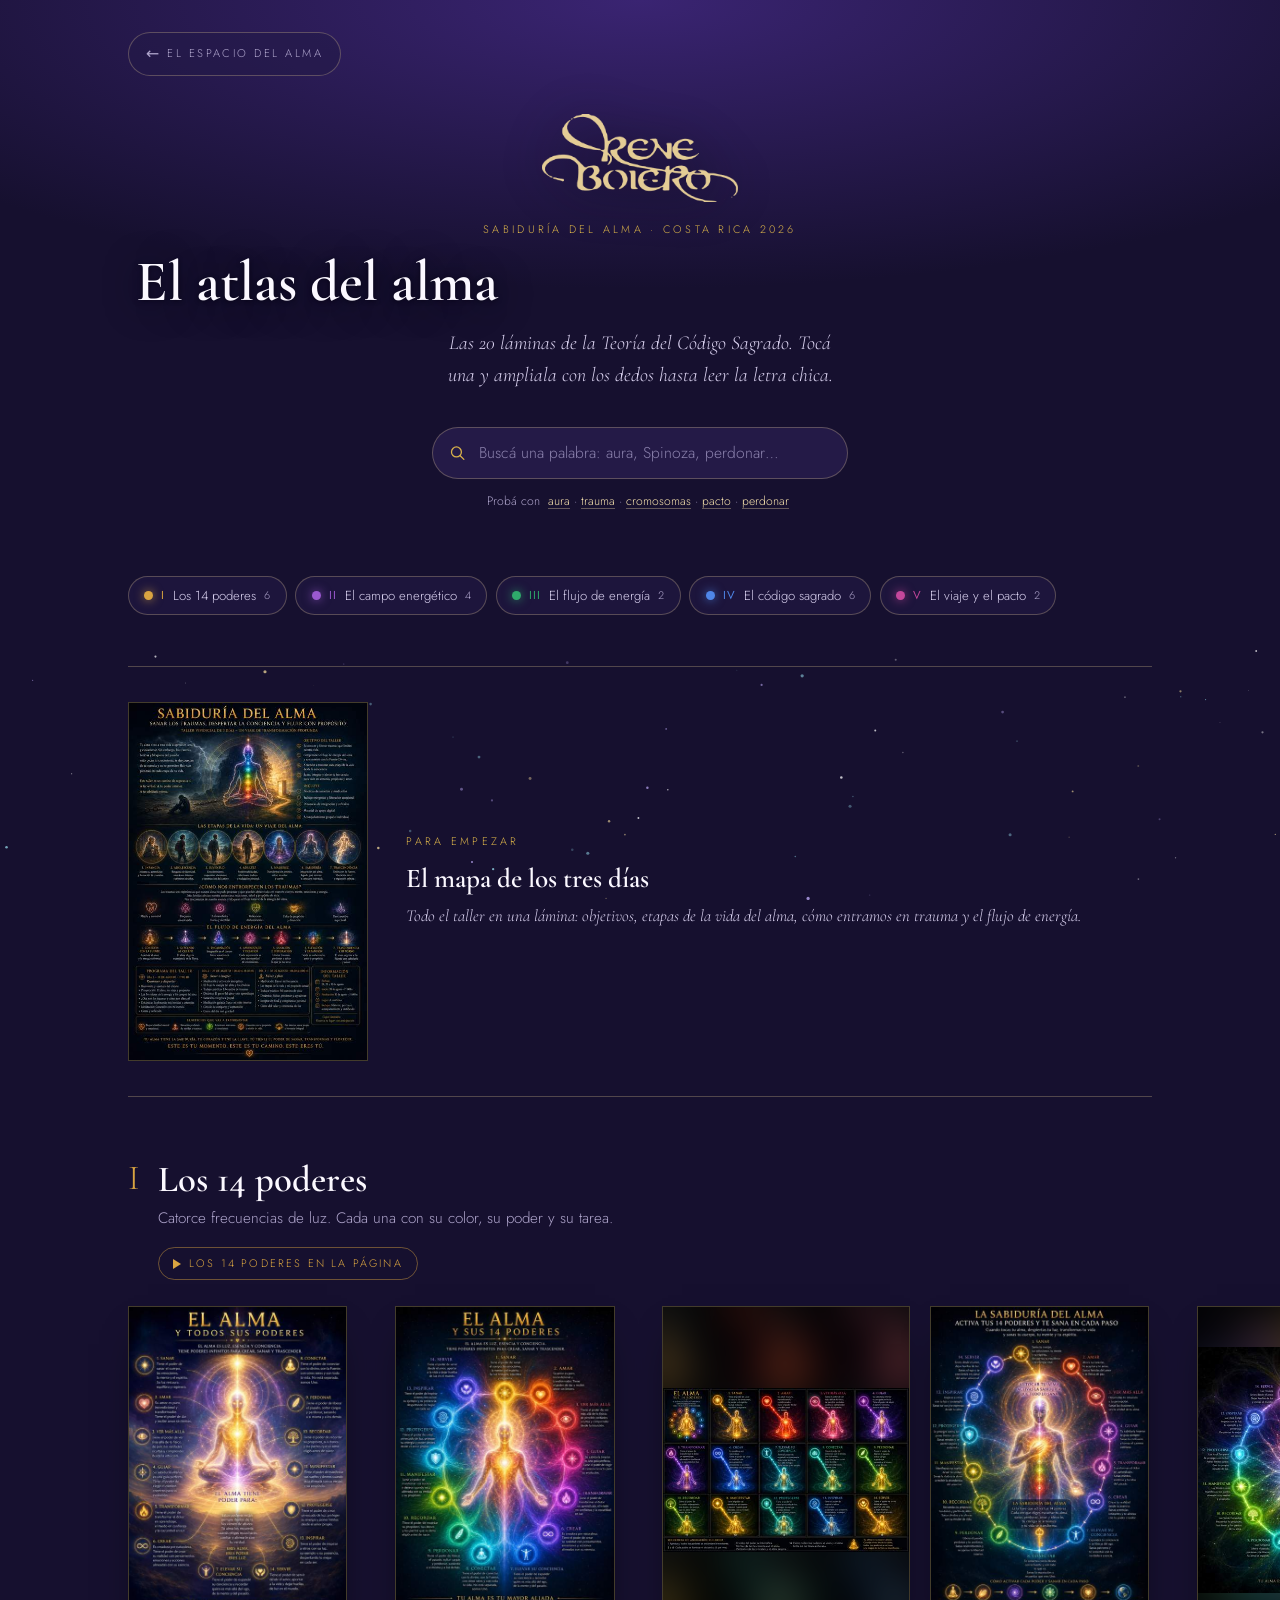
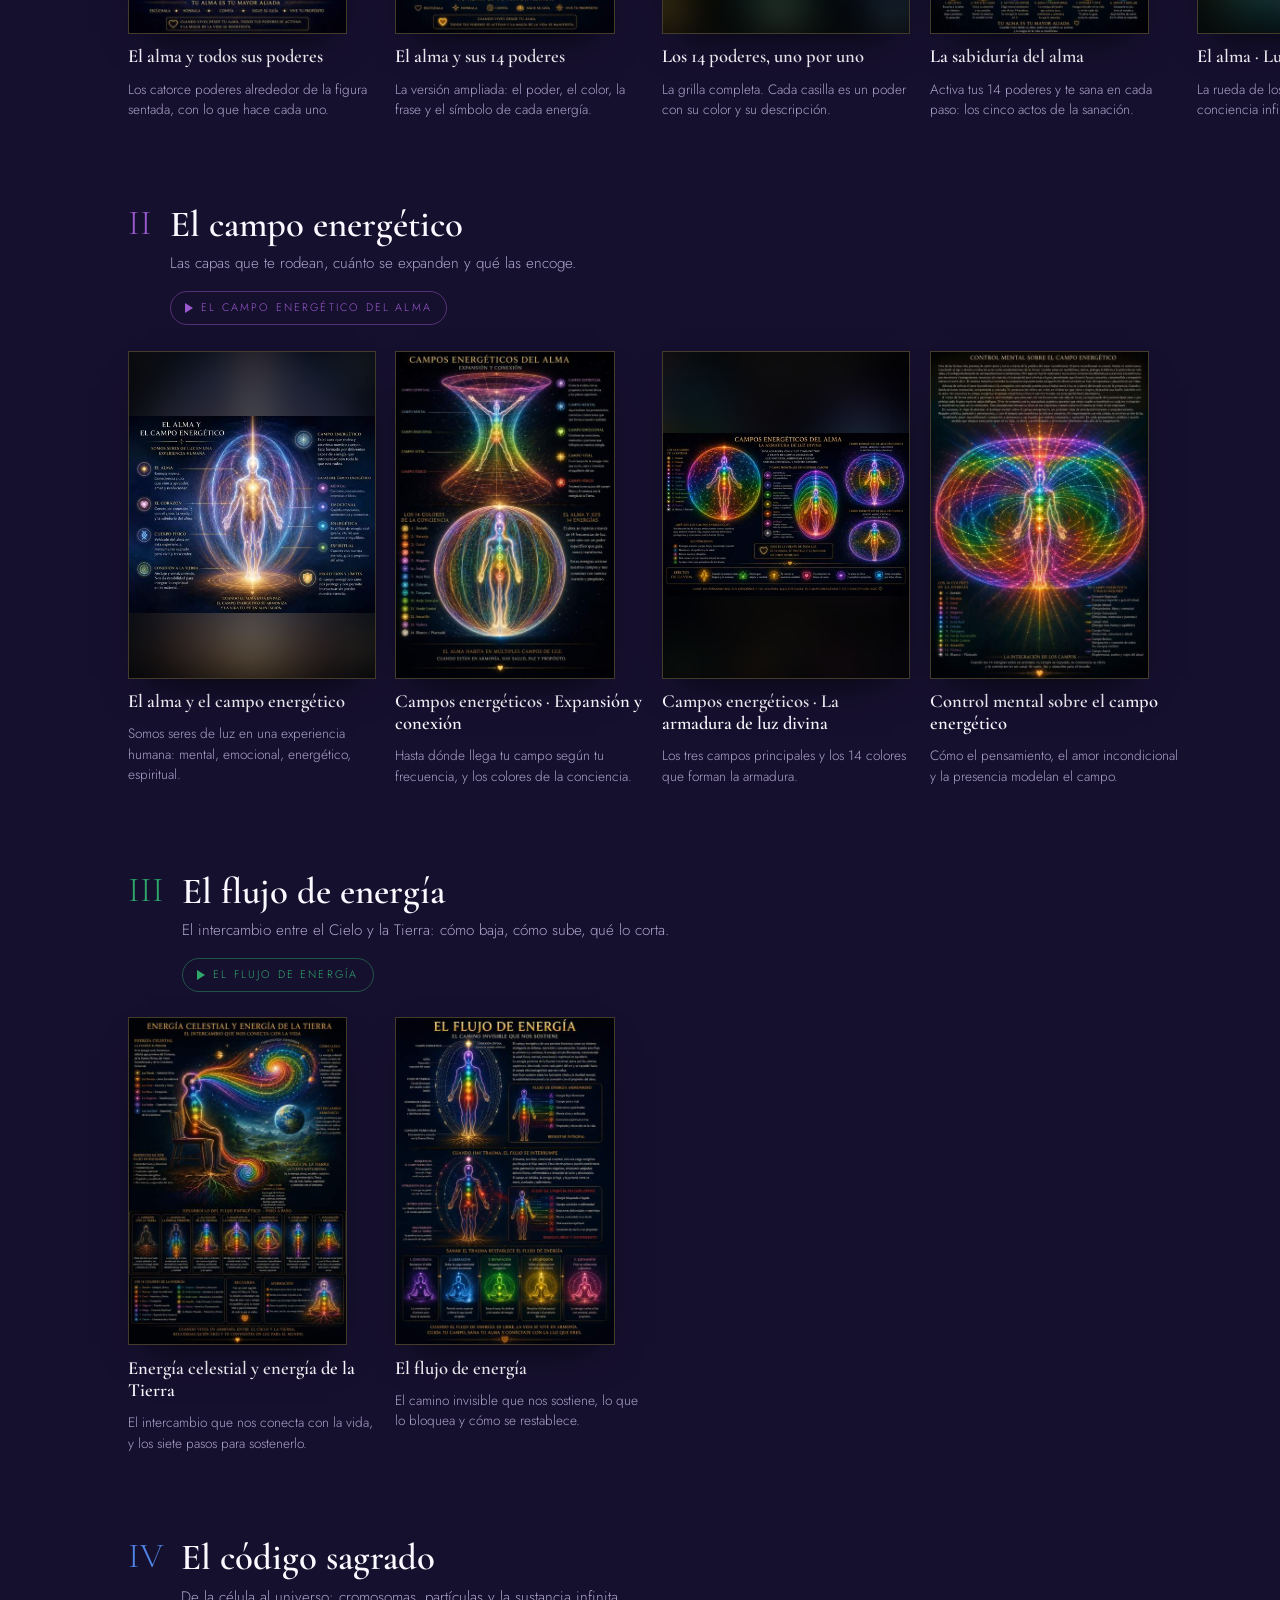
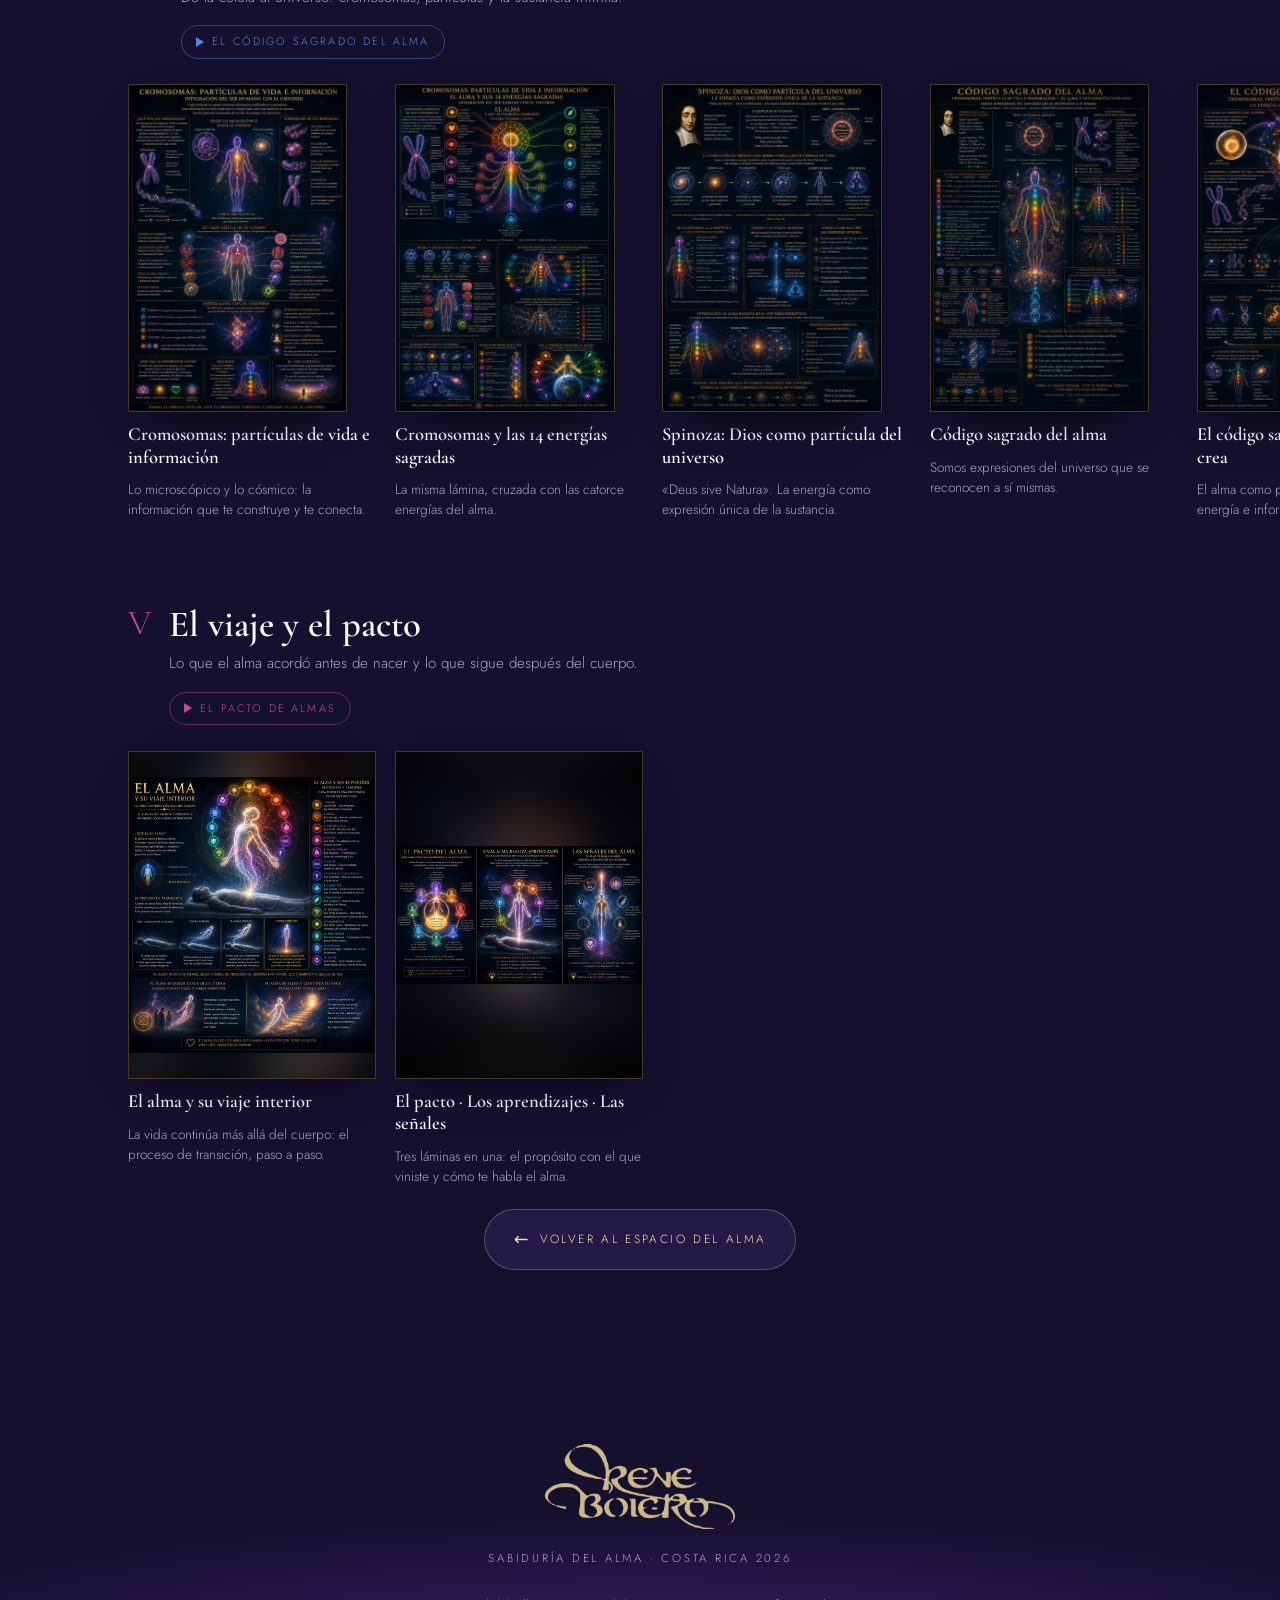
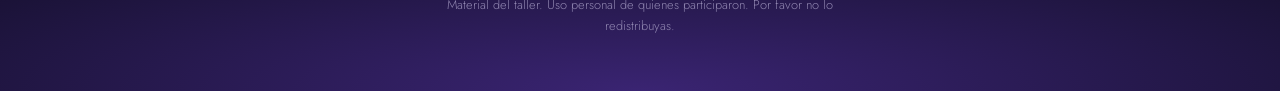
==== commit 5fb8fa46: "laminas" ====
--- a/atlas.html
+++ b/atlas.html
@@ -4,10 +4,10 @@
 <meta charset="utf-8">
 <meta name="viewport" content="width=device-width,initial-scale=1">
 <title>El atlas del alma · Sabiduría del alma</title>
-<meta name="description" content="Las 22 láminas del taller de René Boiero, agrupadas en cinco constelaciones, con visor para ampliarlas con los dedos.">
+<meta name="description" content="Las 20 láminas de la Teoría del Código Sagrado, agrupadas en cinco constelaciones, con visor para ampliarlas con los dedos.">
 <meta name="robots" content="noindex,nofollow">
 <meta property="og:title" content="El atlas del alma · Sabiduría del alma">
-<meta property="og:description" content="Las 22 láminas del taller de René Boiero, agrupadas en cinco constelaciones, con visor para ampliarlas con los dedos.">
+<meta property="og:description" content="Las 20 láminas de la Teoría del Código Sagrado, agrupadas en cinco constelaciones, con visor para ampliarlas con los dedos.">
 <meta property="og:type" content="website">
 <meta property="og:image" content="img/hero.jpg">
 <link rel="icon" href="img/icono.png">
@@ -24,7 +24,7 @@
 
 <div class="barra" id="barra">
   <a class="volver" href="index.html">Volver</a>
-  <p class="donde"><i>El atlas del alma · 22 láminas</i><b>El atlas</b></p>
+  <p class="donde"><i>El atlas del alma · 20 láminas</i><b>El atlas</b></p>
 </div>
 
 <header>
@@ -33,7 +33,7 @@
     <img class="firma" src="img/logo.png" alt="René Boiero" width="196" height="88">
     <span class="ojo">Sabiduría del alma · Costa Rica 2026</span>
     <h1>El atlas del alma</h1>
-    <p class="bajada">Las 22 láminas que René explica en el taller.
+    <p class="bajada">Las 20 láminas de la Teoría del Código Sagrado.
     Tocá una y ampliala con los dedos hasta leer la letra chica.</p>
 
     <div class="buscar">
@@ -50,12 +50,12 @@
     </p>
     <p class="cuenta" id="cuenta"></p>
   </div>
-  <nav class="indice" id="indice" aria-label="Las cinco constelaciones"><a href="#cI" style="--c:#D9A441"><i></i><b>I</b><span>Los 14 poderes</span><em>6</em></a><a href="#cII" style="--c:#9B59D0"><i></i><b>II</b><span>El campo energético</span><em>4</em></a><a href="#cIII" style="--c:#2FA96B"><i></i><b>III</b><span>El flujo de energía</span><em>2</em></a><a href="#cIV" style="--c:#4F86E8"><i></i><b>IV</b><span>El código sagrado</span><em>7</em></a><a href="#cV" style="--c:#C4479B"><i></i><b>V</b><span>El viaje y el pacto</span><em>2</em></a></nav>
+  <nav class="indice" id="indice" aria-label="Las cinco constelaciones"><a href="#cI" style="--c:#D9A441"><i></i><b>I</b><span>Los 14 poderes</span><em>6</em></a><a href="#cII" style="--c:#9B59D0"><i></i><b>II</b><span>El campo energético</span><em>4</em></a><a href="#cIII" style="--c:#2FA96B"><i></i><b>III</b><span>El flujo de energía</span><em>2</em></a><a href="#cIV" style="--c:#4F86E8"><i></i><b>IV</b><span>El código sagrado</span><em>6</em></a><a href="#cV" style="--c:#C4479B"><i></i><b>V</b><span>El viaje y el pacto</span><em>2</em></a></nav>
 </header>
 
 <main>
   <div class="mapa"><div class="env"><div class="mapaCaja">
-    <button data-i="21" aria-label="Ampliar el programa">
+    <button data-i="20" aria-label="Ampliar el programa">
       <img src="img/mini/00_programa.jpg" alt="El mapa de los tres días" loading="lazy">
     </button>
     <div class="mapaTxt">
@@ -230,13 +230,6 @@
             <img src="img/mini/22.jpg" alt="El código sagrado · Crea, experimenta y reencarna" loading="lazy"></span>
           <span class="lamTit">El código sagrado · Crea, experimenta y reencarna</span>
           <span class="lamSub">El recorrido completo, de la partícula consciente a la vuelta al «somos uno».</span>
-        </button>
-        <button class="lam" data-i="18" data-buscar="anatomía del alma templo de salomón, castillo de camelot: el cuerpo como templo de la luz. anatomia templo salomon camelot cuerpo fisico sistema nervioso adn poderes"
-                style="--c:#4F86E8">
-          <span class="lamFoto" style="--fondo:url('/img/mini/18.jpg')">
-            <img src="img/mini/18.jpg" alt="Anatomía del alma" loading="lazy"></span>
-          <span class="lamTit">Anatomía del alma</span>
-          <span class="lamSub">Templo de Salomón, castillo de Camelot: el cuerpo como templo de la luz.</span>
         </button></div></div>
     </section>
     <section class="grupo" id="cV" style="--c:#C4479B">
@@ -248,14 +241,14 @@
         </div>
       </div>
       <div class="rielCaja"><div class="riel">
-        <button class="lam" data-i="19" data-buscar="el alma y su viaje interior la vida continúa más allá del cuerpo: el proceso de transición, paso a paso. viaje interior transicion muerte luz tunel continuidad mas alla del cuerpo"
+        <button class="lam" data-i="18" data-buscar="el alma y su viaje interior la vida continúa más allá del cuerpo: el proceso de transición, paso a paso. viaje interior transicion muerte luz tunel continuidad mas alla del cuerpo"
                 style="--c:#C4479B">
           <span class="lamFoto" style="--fondo:url('/img/mini/08.jpg')">
             <img src="img/mini/08.jpg" alt="El alma y su viaje interior" loading="lazy"></span>
           <span class="lamTit">El alma y su viaje interior</span>
           <span class="lamSub">La vida continúa más allá del cuerpo: el proceso de transición, paso a paso.</span>
         </button>
-        <button class="lam" data-i="20" data-buscar="el pacto · los aprendizajes · las señales tres láminas en una: el propósito con el que viniste y cómo te habla el alma. pacto proposito aprendizajes lecciones señales mensajes intuicion sincronias"
+        <button class="lam" data-i="19" data-buscar="el pacto · los aprendizajes · las señales tres láminas en una: el propósito con el que viniste y cómo te habla el alma. pacto proposito aprendizajes lecciones señales mensajes intuicion sincronias"
                 style="--c:#C4479B">
           <span class="lamFoto" style="--fondo:url('/img/mini/09.jpg')">
             <img src="img/mini/09.jpg" alt="El pacto · Los aprendizajes · Las señales" loading="lazy"></span>
@@ -297,8 +290,8 @@
 </div>
 
 <script>
-window.FICHAS = [{"t": "El alma y todos sus poderes", "s": "Los catorce poderes alrededor de la figura sentada, con lo que hace cada uno.", "g": "I"}, {"t": "El alma y sus 14 poderes", "s": "La versión ampliada: el poder, el color, la frase y el símbolo de cada energía.", "g": "I"}, {"t": "Los 14 poderes, uno por uno", "s": "La grilla completa. Cada casilla es un poder con su color y su descripción.", "g": "I"}, {"t": "La sabiduría del alma", "s": "Activa tus 14 poderes y te sana en cada paso: los cinco actos de la sanación.", "g": "I"}, {"t": "El alma · Luz eterna", "s": "La rueda de los catorce: esencia divina, conciencia infinita, amor puro.", "g": "I"}, {"t": "El alma y el aura", "s": "14 poderes, 14 colores, 1 esencia. Tu aura como expresión de tu sabiduría.", "g": "I"}, {"t": "El alma y el campo energético", "s": "Somos seres de luz en una experiencia humana: mental, emocional, energético, espiritual.", "g": "II"}, {"t": "Campos energéticos · Expansión y conexión", "s": "Hasta dónde llega tu campo según tu frecuencia, y los colores de la conciencia.", "g": "II"}, {"t": "Campos energéticos · La armadura de luz divina", "s": "Los tres campos principales y los 14 colores que forman la armadura.", "g": "II"}, {"t": "Control mental sobre el campo energético", "s": "Cómo el pensamiento, el amor incondicional y la presencia modelan el campo.", "g": "II"}, {"t": "Energía celestial y energía de la Tierra", "s": "El intercambio que nos conecta con la vida, y los siete pasos para sostenerlo.", "g": "III"}, {"t": "El flujo de energía", "s": "El camino invisible que nos sostiene, lo que lo bloquea y cómo se restablece.", "g": "III"}, {"t": "Cromosomas: partículas de vida e información", "s": "Lo microscópico y lo cósmico: la información que te construye y te conecta.", "g": "IV"}, {"t": "Cromosomas y las 14 energías sagradas", "s": "La misma lámina, cruzada con las catorce energías del alma.", "g": "IV"}, {"t": "Spinoza: Dios como partícula del universo", "s": "«Deus sive Natura». La energía como expresión única de la sustancia.", "g": "IV"}, {"t": "Código sagrado del alma", "s": "Somos expresiones del universo que se reconocen a sí mismas.", "g": "IV"}, {"t": "El código sagrado · La esencia que crea", "s": "El alma como partícula, el universo como energía e información.", "g": "IV"}, {"t": "El código sagrado · Crea, experimenta y reencarna", "s": "El recorrido completo, de la partícula consciente a la vuelta al «somos uno».", "g": "IV"}, {"t": "Anatomía del alma", "s": "Templo de Salomón, castillo de Camelot: el cuerpo como templo de la luz.", "g": "IV"}, {"t": "El alma y su viaje interior", "s": "La vida continúa más allá del cuerpo: el proceso de transición, paso a paso.", "g": "V"}, {"t": "El pacto · Los aprendizajes · Las señales", "s": "Tres láminas en una: el propósito con el que viniste y cómo te habla el alma.", "g": "V"}, {"t": "El mapa de los tres días", "s": "Todo el taller en una lámina: objetivos, etapas de la vida del alma, cómo entramos en trauma y el flujo de energía.", "g": "·"}];
-window.PLENA = ["img/lam/02.jpg", "img/lam/03.jpg", "img/lam/04.jpg", "img/lam/05.jpg", "img/lam/06.jpg", "img/lam/07.jpg", "img/lam/01.jpg", "img/lam/10.jpg", "img/lam/12.jpg", "img/lam/11.jpg", "img/lam/13.jpg", "img/lam/14.jpg", "img/lam/16.jpg", "img/lam/17.jpg", "img/lam/19.jpg", "img/lam/20.jpg", "img/lam/21.jpg", "img/lam/22.jpg", "img/lam/18.jpg", "img/lam/08.jpg", "img/lam/09.jpg", "img/lam/00_programa.jpg"];
+window.FICHAS = [{"t": "El alma y todos sus poderes", "s": "Los catorce poderes alrededor de la figura sentada, con lo que hace cada uno.", "g": "I"}, {"t": "El alma y sus 14 poderes", "s": "La versión ampliada: el poder, el color, la frase y el símbolo de cada energía.", "g": "I"}, {"t": "Los 14 poderes, uno por uno", "s": "La grilla completa. Cada casilla es un poder con su color y su descripción.", "g": "I"}, {"t": "La sabiduría del alma", "s": "Activa tus 14 poderes y te sana en cada paso: los cinco actos de la sanación.", "g": "I"}, {"t": "El alma · Luz eterna", "s": "La rueda de los catorce: esencia divina, conciencia infinita, amor puro.", "g": "I"}, {"t": "El alma y el aura", "s": "14 poderes, 14 colores, 1 esencia. Tu aura como expresión de tu sabiduría.", "g": "I"}, {"t": "El alma y el campo energético", "s": "Somos seres de luz en una experiencia humana: mental, emocional, energético, espiritual.", "g": "II"}, {"t": "Campos energéticos · Expansión y conexión", "s": "Hasta dónde llega tu campo según tu frecuencia, y los colores de la conciencia.", "g": "II"}, {"t": "Campos energéticos · La armadura de luz divina", "s": "Los tres campos principales y los 14 colores que forman la armadura.", "g": "II"}, {"t": "Control mental sobre el campo energético", "s": "Cómo el pensamiento, el amor incondicional y la presencia modelan el campo.", "g": "II"}, {"t": "Energía celestial y energía de la Tierra", "s": "El intercambio que nos conecta con la vida, y los siete pasos para sostenerlo.", "g": "III"}, {"t": "El flujo de energía", "s": "El camino invisible que nos sostiene, lo que lo bloquea y cómo se restablece.", "g": "III"}, {"t": "Cromosomas: partículas de vida e información", "s": "Lo microscópico y lo cósmico: la información que te construye y te conecta.", "g": "IV"}, {"t": "Cromosomas y las 14 energías sagradas", "s": "La misma lámina, cruzada con las catorce energías del alma.", "g": "IV"}, {"t": "Spinoza: Dios como partícula del universo", "s": "«Deus sive Natura». La energía como expresión única de la sustancia.", "g": "IV"}, {"t": "Código sagrado del alma", "s": "Somos expresiones del universo que se reconocen a sí mismas.", "g": "IV"}, {"t": "El código sagrado · La esencia que crea", "s": "El alma como partícula, el universo como energía e información.", "g": "IV"}, {"t": "El código sagrado · Crea, experimenta y reencarna", "s": "El recorrido completo, de la partícula consciente a la vuelta al «somos uno».", "g": "IV"}, {"t": "El alma y su viaje interior", "s": "La vida continúa más allá del cuerpo: el proceso de transición, paso a paso.", "g": "V"}, {"t": "El pacto · Los aprendizajes · Las señales", "s": "Tres láminas en una: el propósito con el que viniste y cómo te habla el alma.", "g": "V"}, {"t": "El mapa de los tres días", "s": "Todo el taller en una lámina: objetivos, etapas de la vida del alma, cómo entramos en trauma y el flujo de energía.", "g": "·"}];
+window.PLENA = ["img/lam/02.jpg", "img/lam/03.jpg", "img/lam/04.jpg", "img/lam/05.jpg", "img/lam/06.jpg", "img/lam/07.jpg", "img/lam/01.jpg", "img/lam/10.jpg", "img/lam/12.jpg", "img/lam/11.jpg", "img/lam/13.jpg", "img/lam/14.jpg", "img/lam/16.jpg", "img/lam/17.jpg", "img/lam/19.jpg", "img/lam/20.jpg", "img/lam/21.jpg", "img/lam/22.jpg", "img/lam/08.jpg", "img/lam/09.jpg", "img/lam/00_programa.jpg"];
 </script>
 <script src="js/visor.js?v=02d31339"></script>
 
